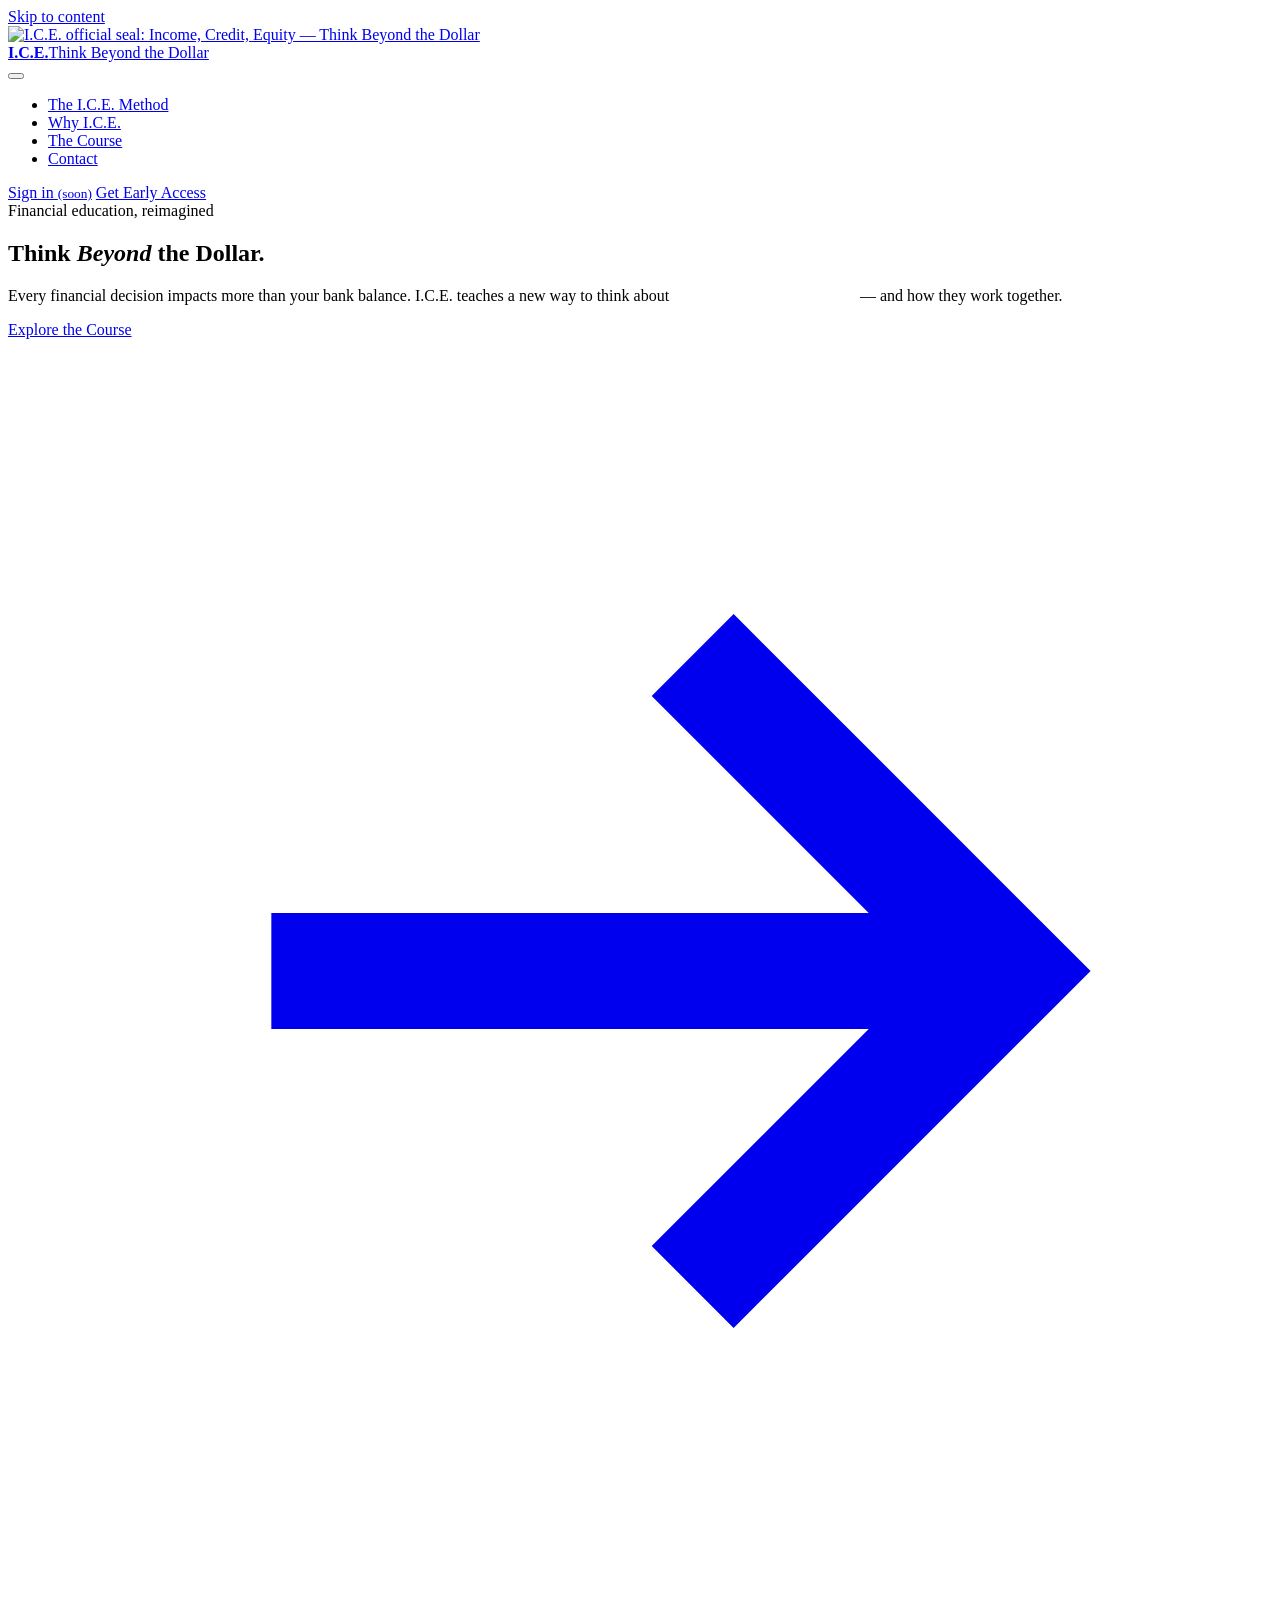
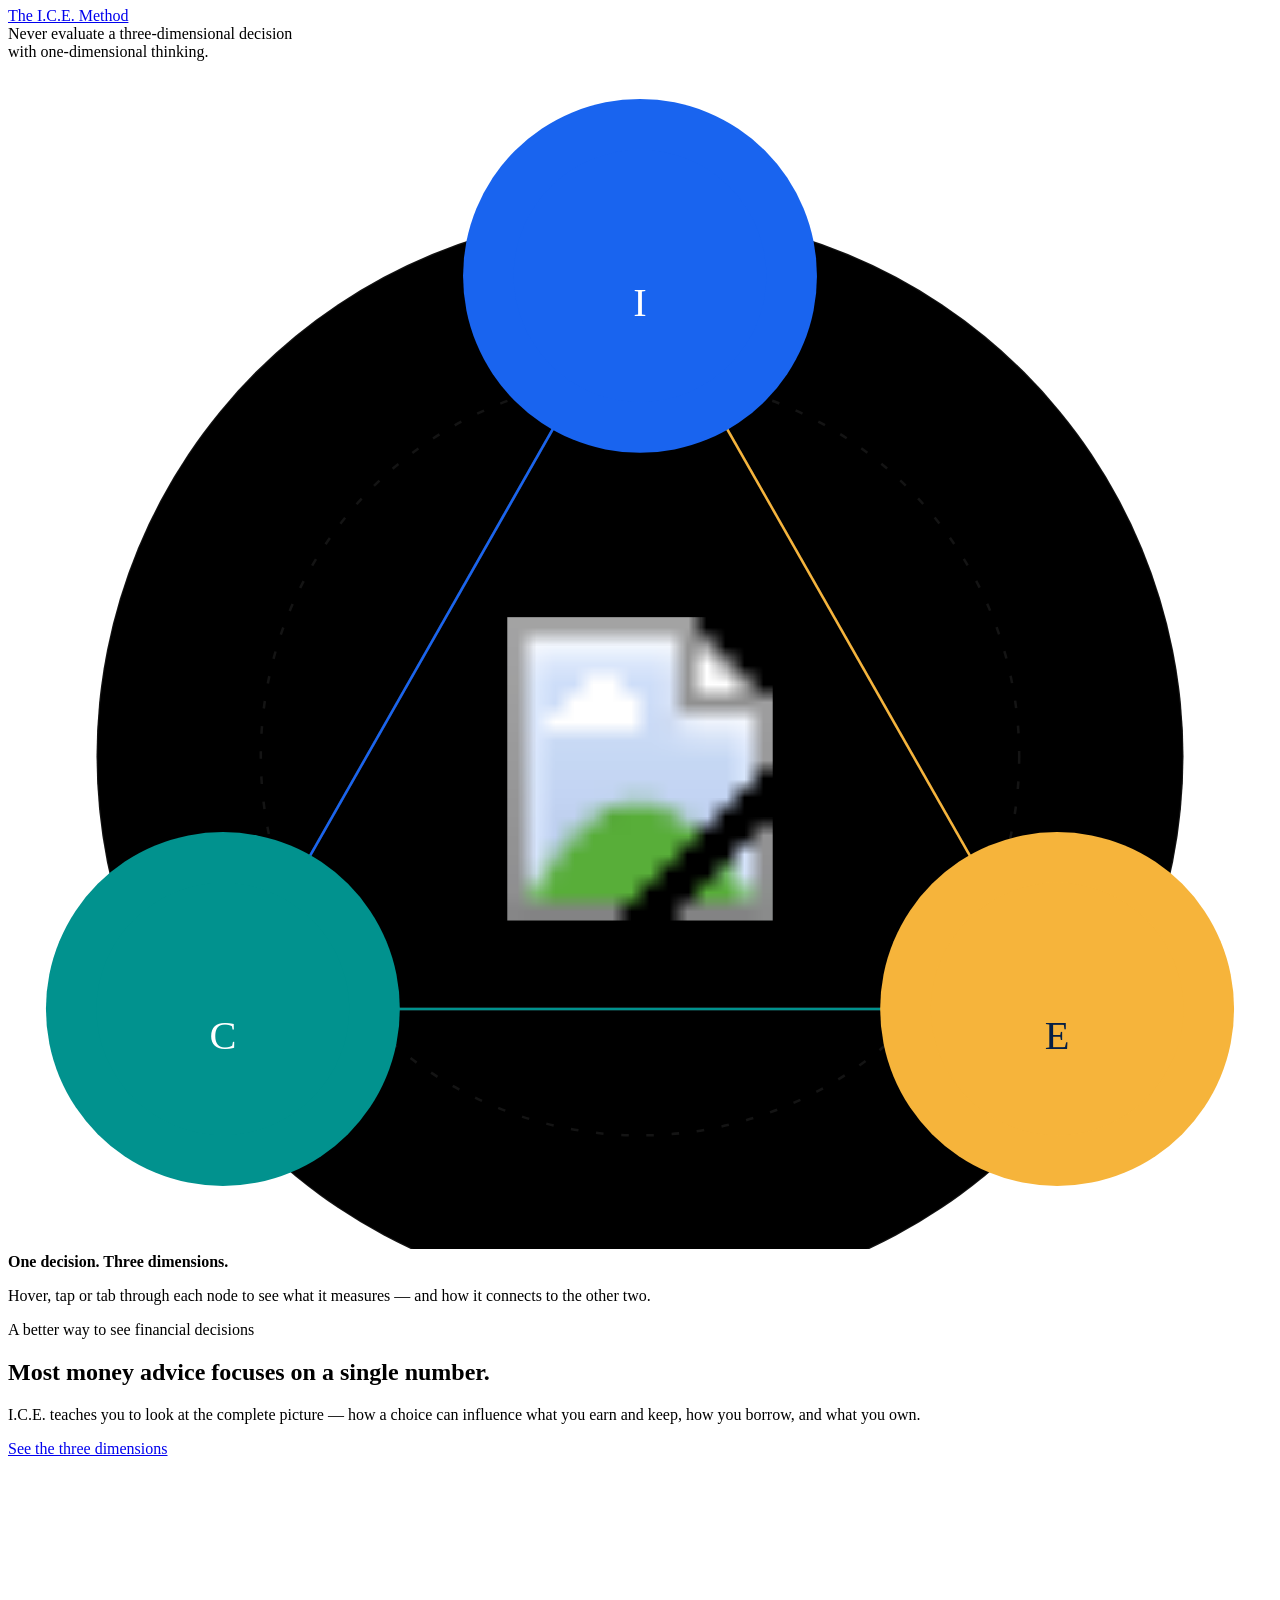
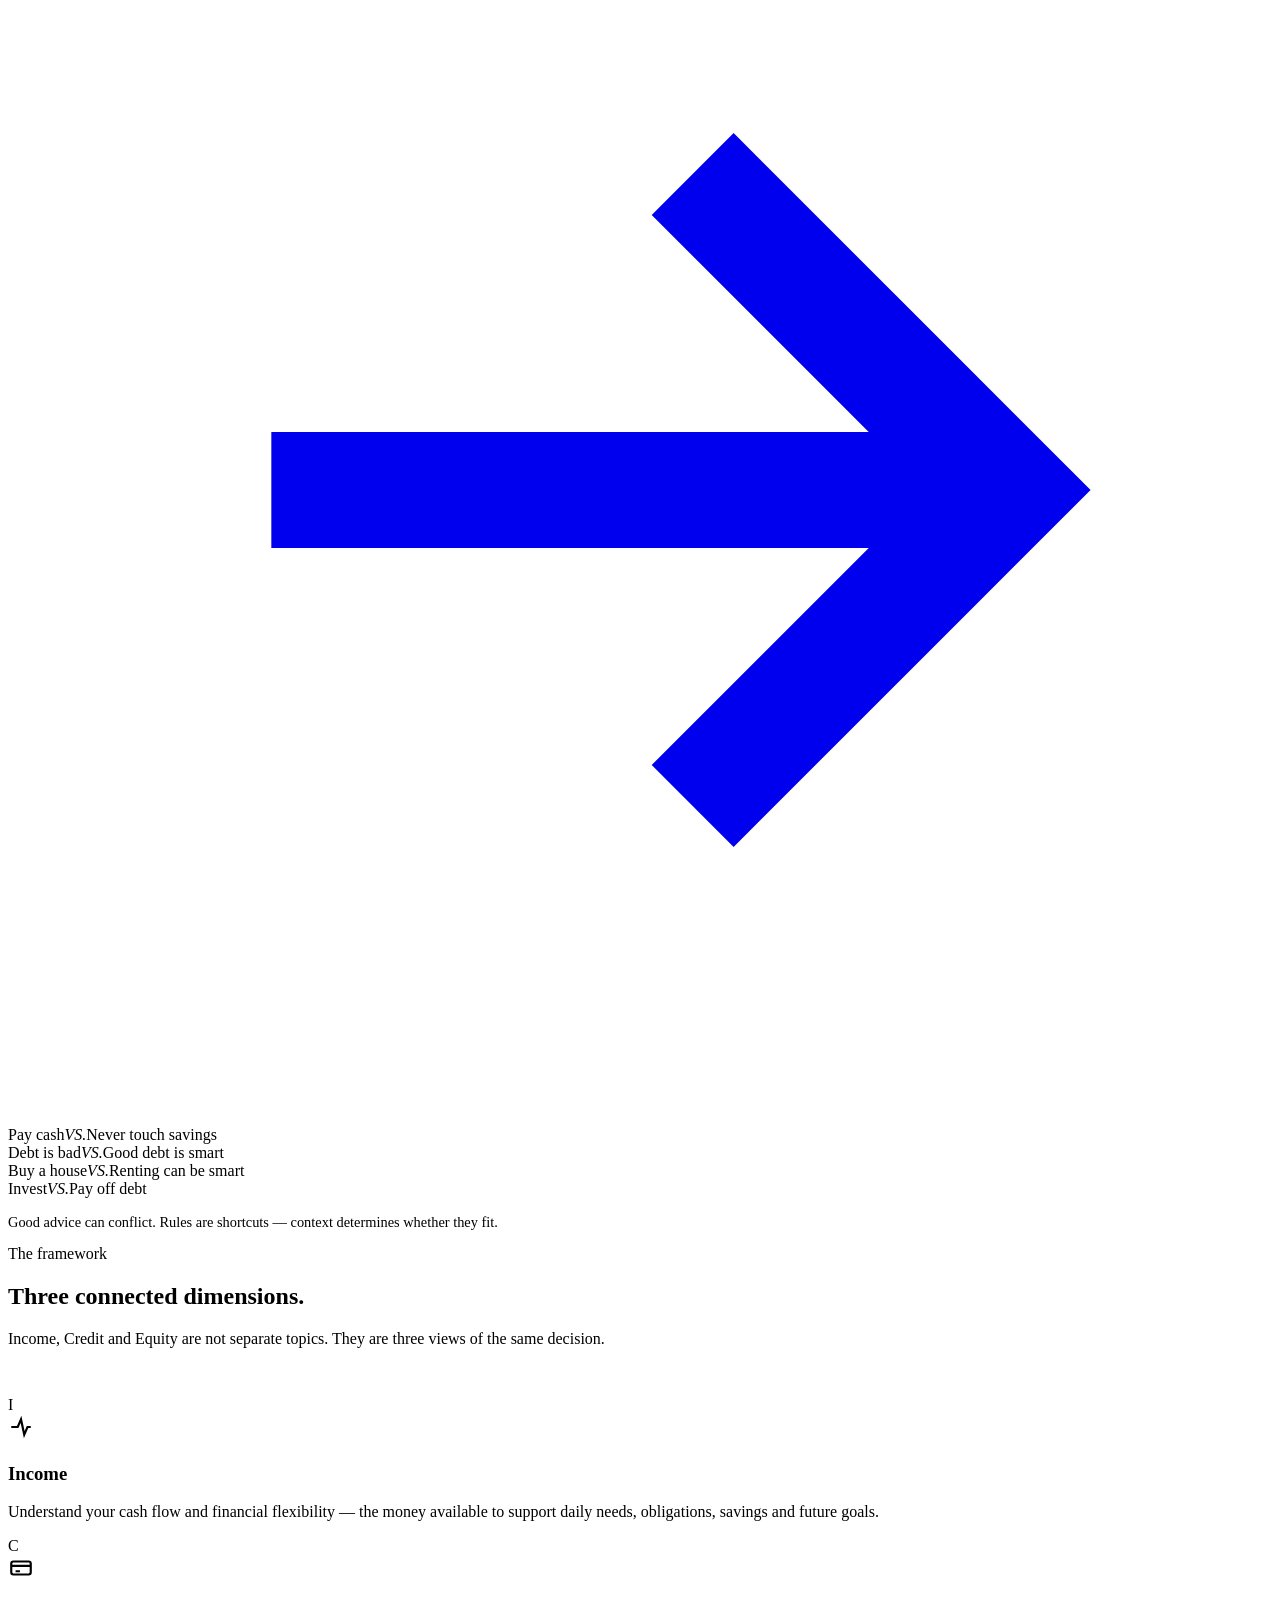
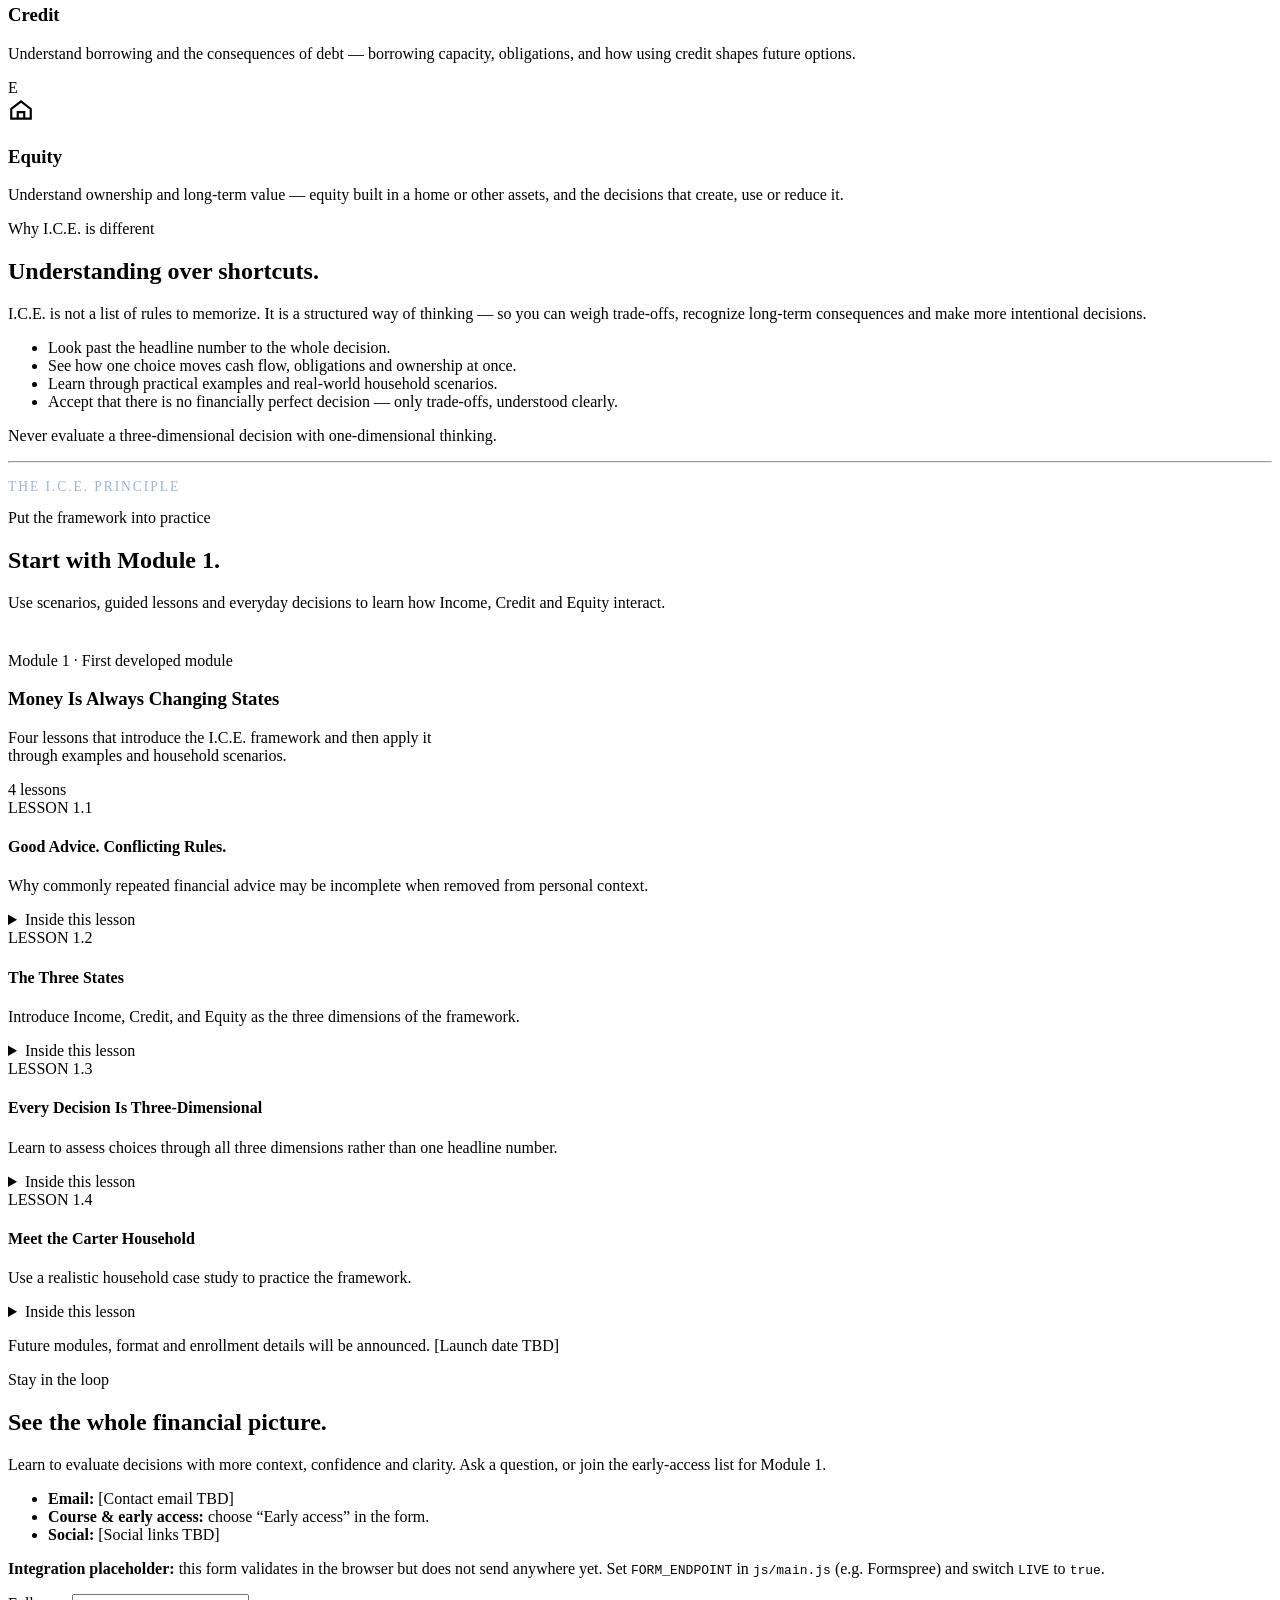
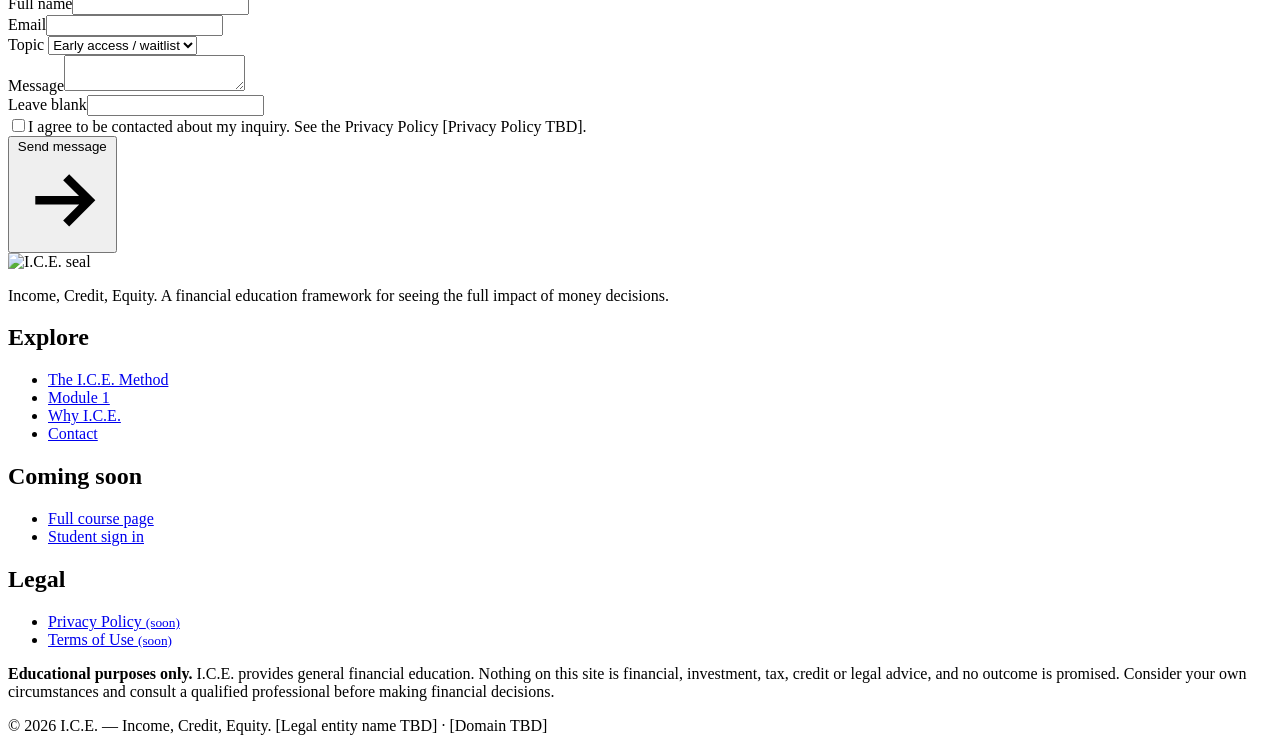
==== index.html @ 45735580 "Add homepage preview" ====
<!doctype html>
<html lang="en" class="no-js">
<head>
<meta charset="utf-8">
<meta name="viewport" content="width=device-width, initial-scale=1">
<title>I.C.E. — Income, Credit, Equity | Think Beyond the Dollar</title>
<meta name="description" content="I.C.E. is a financial education framework that teaches you to evaluate money decisions through Income, Credit and Equity together. Think Beyond the Dollar.">
<meta name="theme-color" content="#061F45">
<meta property="og:title" content="I.C.E. — Income, Credit, Equity | Think Beyond the Dollar"><meta property="og:description" content="I.C.E. is a financial education framework that teaches you to evaluate money decisions through Income, Credit and Equity together. Think Beyond the Dollar.">
<meta property="og:image" content="assets/ice-logo.jpg">
<link rel="icon" href="assets/favicon.png">
<link rel="preconnect" href="https://fonts.googleapis.com"><link rel="preconnect" href="https://fonts.gstatic.com" crossorigin>
<link href="https://fonts.googleapis.com/css2?family=DM+Serif+Display&family=Montserrat:wght@400;500;600;700&display=swap" rel="stylesheet">
<link rel="stylesheet" href="css/styles.css">
</head>
<body>
<a class="skip" href="#main">Skip to content</a>
<header class="site-header">
  <div class="wrap nav">
    <a class="brand" href="index.html" aria-label="I.C.E. home">
      <img src="assets/ice-logo-white.png" alt="I.C.E. official seal: Income, Credit, Equity — Think Beyond the Dollar" width="60" height="60">
      <div><strong>I.C.E.</strong><span>Think Beyond the Dollar</span></div>
    </a>
    <button class="menu-btn" aria-expanded="false" aria-controls="nav-menu" aria-label="Menu"><span></span></button>
    <nav id="nav-menu" class="nav-menu" aria-label="Primary">
      <ul class="nav-links"><li><a href="#framework">The I.C.E. Method</a></li><li><a href="#different">Why I.C.E.</a></li><li><a href="#course">The Course</a></li><li><a href="#contact">Contact</a></li></ul>
      <div class="nav-actions">
        <!-- FUTURE: student accounts. Point to the LMS / auth provider once chosen. -->
        <a class="signin" href="#" aria-disabled="true" title="Student accounts coming soon">Sign in <small>(soon)</small></a>
        <!-- FUTURE: swap to enrollment/checkout URL when live. -->
        <a class="btn btn-primary" href="#contact">Get Early Access</a>
      </div>
    </nav>
  </div>
</header>
<main id="main" class="page-fade">

<section class="hero" aria-labelledby="hero-title">
  <div class="wrap hero-grid">
    <div class="reveal">
      <span class="eyebrow">Financial education, reimagined</span>
      <h1 id="hero-title">Think <em>Beyond</em> the Dollar.</h1>
      <p class="lead">Every financial decision impacts more than your bank balance. I.C.E. teaches a new way to think about <strong style="color:#fff">Income, Credit and Equity</strong> — and how they work together.</p>
      <div class="btn-row">
        <a class="btn btn-primary" href="#course">Explore the Course <svg viewBox="0 0 24 24" fill="none" stroke="currentColor" stroke-width="2.2" aria-hidden="true"><path d="M5 12h14M13 6l6 6-6 6"/></svg></a>
        <a class="btn btn-ghost" href="#framework">The I.C.E. Method</a>
      </div>
      <div class="hero-note"><span>Never evaluate a three-dimensional decision<br>with one-dimensional thinking.</span></div>
    </div>
    <div class="hero-visual reveal"><div class="system" data-system>
  <svg viewBox="0 0 500 470" role="group" aria-label="Diagram: Income, Credit and Equity connected as one system. Select a node to learn more.">
    <circle class="ring" cx="250" cy="275" r="215" style="stroke:rgba(255,255,255,.08)"/>
    <circle class="ring" cx="250" cy="275" r="150" style="stroke:rgba(255,255,255,.08);stroke-dasharray:3 7"/>
    <path class="link" data-pair="income-credit" d="M250 85 L85 375" style="stroke:rgba(255,255,255,.22)"/>
    <path class="link" data-pair="credit-equity" d="M85 375 L415 375" style="stroke:rgba(255,255,255,.22)"/>
    <path class="link" data-pair="income-equity" d="M415 375 L250 85" style="stroke:rgba(255,255,255,.22)"/>
    <path class="flow" d="M250 85 L85 375" stroke="#1964EF"/>
    <path class="flow" d="M85 375 L415 375" stroke="#01928E"/>
    <path class="flow" d="M415 375 L250 85" stroke="#F6B43B"/>
    <image class="center-seal" href="assets/ice-logo-white.png" x="190" y="220" width="120" height="120" aria-hidden="true"/>
    <g class="node" tabindex="0" role="button" data-key="income" data-color="#1964EF" data-title="INCOME" data-desc="How money flows into and out of your financial life — cash flow, flexibility, and what a decision does to the month." aria-label="INCOME: How money flows into and out of your financial life — cash flow, flexibility, and what a decision does to the month.">
      <circle class="halo" cx="250" cy="85" r="70" fill="#1964EF"/>
      <circle class="core" cx="250" cy="85" r="50" fill="#1964EF"/>
      <text class="letter" x="250" y="101" text-anchor="middle" style="fill:#fff">I</text>
      <text x="250" y="5" text-anchor="middle" style="fill:#fff">INCOME</text></g>
    <g class="node" tabindex="0" role="button" data-key="credit" data-color="#01928E" data-title="CREDIT" data-desc="Borrowing, obligations and access to capital — how a choice affects debt burden and future options." aria-label="CREDIT: Borrowing, obligations and access to capital — how a choice affects debt burden and future options.">
      <circle class="halo" cx="85" cy="375" r="70" fill="#01928E"/>
      <circle class="core" cx="85" cy="375" r="50" fill="#01928E"/>
      <text class="letter" x="85" y="391" text-anchor="middle" style="fill:#fff">C</text>
      <text x="85" y="457" text-anchor="middle" style="fill:#fff">CREDIT</text></g>
    <g class="node" tabindex="0" role="button" data-key="equity" data-color="#F6B43B" data-title="EQUITY" data-desc="Ownership, assets and long-term value — whether a decision creates, uses or reduces what you own." aria-label="EQUITY: Ownership, assets and long-term value — whether a decision creates, uses or reduces what you own.">
      <circle class="halo" cx="415" cy="375" r="70" fill="#F6B43B"/>
      <circle class="core" cx="415" cy="375" r="50" fill="#F6B43B"/>
      <text class="letter" x="415" y="391" text-anchor="middle" style="fill:#061F45">E</text>
      <text x="415" y="457" text-anchor="middle" style="fill:#fff">EQUITY</text></g>
  </svg>
</div>
<div class="system-caption" aria-live="polite"><strong>One decision. Three dimensions.</strong><p>Hover, tap or tab through each node to see what it measures — and how it connects to the other two.</p></div></div>
  </div>
</section>

<section class="section" aria-labelledby="better">
  <div class="wrap grid-2">
    <div class="reveal">
      <span class="eyebrow">A better way to see financial decisions</span>
      <h2 id="better">Most money advice focuses on a single number.</h2>
      <p class="lead">I.C.E. teaches you to look at the complete picture — how a choice can influence what you earn and keep, how you borrow, and what you own.</p>
      <a class="btn btn-outline mt-2" href="#framework">See the three dimensions <svg viewBox="0 0 24 24" fill="none" stroke="currentColor" stroke-width="2.2" aria-hidden="true"><path d="M5 12h14M13 6l6 6-6 6"/></svg></a>
    </div>
    <div class="reveal">
      <div class="versus" aria-label="Examples of familiar financial rules that conflict">
        <div class="vs-row"><span class="a">Pay cash</span><i>VS.</i><span class="b">Never touch savings</span></div>
        <div class="vs-row"><span class="a">Debt is bad</span><i>VS.</i><span class="b">Good debt is smart</span></div>
        <div class="vs-row"><span class="a">Buy a house</span><i>VS.</i><span class="b">Renting can be smart</span></div>
        <div class="vs-row"><span class="a">Invest</span><i>VS.</i><span class="b">Pay off debt</span></div>
      </div>
      <p style="margin-top:1rem;font-size:.9rem;color:var(--muted)">Good advice can conflict. Rules are shortcuts — context determines whether they fit.</p>
    </div>
  </div>
</section>

<section class="section tint" id="framework" aria-labelledby="pillars">
  <div class="wrap">
    <div class="center reveal" style="margin-bottom:3rem"><span class="eyebrow">The framework</span><h2 id="pillars">Three connected dimensions.</h2>
    <p class="lead">Income, Credit and Equity are not separate topics. They are three views of the same decision.</p></div>
    <div class="grid-3">
  <article class="card pillar c-income reveal"><div class="bar"></div><span class="letter" aria-hidden="true">I</span>
    <div class="icon" aria-hidden="true"><svg width="26" height="26" viewBox="0 0 24 24" fill="none" stroke="currentColor" stroke-width="2"><path d="M3 12h6l3-7 3 14 3-7h3"/></svg></div>
    <h3>Income</h3><p>Understand your cash flow and financial flexibility — the money available to support daily needs, obligations, savings and future goals.</p></article>
  <article class="card pillar c-credit reveal"><div class="bar"></div><span class="letter" aria-hidden="true">C</span>
    <div class="icon" aria-hidden="true"><svg width="26" height="26" viewBox="0 0 24 24" fill="none" stroke="currentColor" stroke-width="2"><rect x="3" y="6" width="18" height="12" rx="2"/><path d="M3 10h18M7 15h4"/></svg></div>
    <h3>Credit</h3><p>Understand borrowing and the consequences of debt — borrowing capacity, obligations, and how using credit shapes future options.</p></article>
  <article class="card pillar c-equity reveal"><div class="bar"></div><span class="letter" aria-hidden="true">E</span>
    <div class="icon" aria-hidden="true"><svg width="26" height="26" viewBox="0 0 24 24" fill="none" stroke="currentColor" stroke-width="2"><path d="M3 11l9-7 9 7v9H3z"/><path d="M9 20v-6h6v6"/></svg></div>
    <h3>Equity</h3><p>Understand ownership and long-term value — equity built in a home or other assets, and the decisions that create, use or reduce it.</p></article>
</div>
  </div>
</section>

<section class="section dark" id="different" aria-labelledby="different-h">
  <div class="wrap grid-2">
    <div class="reveal">
      <span class="eyebrow">Why I.C.E. is different</span>
      <h2 id="different-h">Understanding over shortcuts.</h2>
      <p class="lead">I.C.E. is not a list of rules to memorize. It is a structured way of thinking — so you can weigh trade-offs, recognize long-term consequences and make more intentional decisions.</p>
      <ul class="kicker-list">
        <li>Look past the headline number to the whole decision.</li>
        <li>See how one choice moves cash flow, obligations and ownership at once.</li>
        <li>Learn through practical examples and real-world household scenarios.</li>
        <li>Accept that there is no financially perfect decision — only trade-offs, understood clearly.</li>
      </ul>
    </div>
    <div class="reveal"><div class="principle"><p>Never evaluate a three-dimensional decision with one-dimensional thinking.</p></div><hr class="gold-rule"><p style="margin-top:1rem;font-size:.85rem;letter-spacing:.14em;text-transform:uppercase;color:#9FB3D3">The I.C.E. Principle</p></div>
  </div>
</section>

<section class="section" id="course" aria-labelledby="practice">
  <div class="wrap">
    <div class="grid-2" style="align-items:end;margin-bottom:2.5rem">
      <div class="reveal"><span class="eyebrow">Put the framework into practice</span><h2 id="practice" class="mb-0">Start with Module 1.</h2></div>
      <p class="lead reveal mb-0">Use scenarios, guided lessons and everyday decisions to learn how Income, Credit and Equity interact.</p>
    </div>
    <div class="module reveal">
  <div class="module-head"><div><span class="tag">Module 1 · First developed module</span><h3 class="mt-2 mb-0">Money Is Always Changing States</h3>
  <p class="mb-0" style="max-width:56ch;margin-top:.75rem">Four lessons that introduce the I.C.E. framework and then apply it through examples and household scenarios.</p></div>
  <span class="tag soon">4 lessons</span></div>
  <div class="lessons"><article class="lesson"><span class="num">LESSON 1.1</span><h4>Good Advice. Conflicting Rules.</h4><p>Why commonly repeated financial advice may be incomplete when removed from personal context.</p><details><summary>Inside this lesson</summary><ul><li>Good advice can conflict: pay cash vs. never touch savings; buy vs. rent; invest vs. pay off debt.</li><li>Rules see one variable — each captures something real, but not the whole decision.</li><li>Same purchase, different context: the $50,000 car, seen through two very different households.</li><li>Takeaway: rules inform the analysis. They do not replace it.</li></ul></details></article><article class="lesson"><span class="num">LESSON 1.2</span><h4>The Three States</h4><p>Introduce Income, Credit, and Equity as the three dimensions of the framework.</p><details><summary>Inside this lesson</summary><ul><li><span class="placeholder">[Lesson outline TBD — add from final slides]</span></li></ul></details></article><article class="lesson"><span class="num">LESSON 1.3</span><h4>Every Decision Is Three-Dimensional</h4><p>Learn to assess choices through all three dimensions rather than one headline number.</p><details><summary>Inside this lesson</summary><ul><li><span class="placeholder">[Lesson outline TBD — add from final slides]</span></li></ul></details></article><article class="lesson"><span class="num">LESSON 1.4</span><h4>Meet the Carter Household</h4><p>Use a realistic household case study to practice the framework.</p><details><summary>Inside this lesson</summary><ul><li><span class="placeholder">[Lesson outline TBD — add from final slides]</span></li></ul></details></article></div>
</div>
    <p class="center mt-2" style="color:var(--muted)">Future modules, format and enrollment details will be announced. <span class="placeholder">[Launch date TBD]</span></p>
  </div>
</section>
<section class="section tint" id="contact" aria-labelledby="contact-h"><div class="wrap grid-2" style="align-items:start">
  <div class="reveal">
    <span class="eyebrow">Stay in the loop</span><h2 id="contact-h">See the whole financial picture.</h2><p class="lead">Learn to evaluate decisions with more context, confidence and clarity. Ask a question, or join the early-access list for Module 1.</p>
    <ul class="kicker-list">
      <li><span><strong>Email:</strong> <span class="placeholder">[Contact email TBD]</span></span></li>
      <li><span><strong>Course & early access:</strong> choose “Early access” in the form.</span></li>
      <li><span><strong>Social:</strong> <span class="placeholder">[Social links TBD]</span></span></li>
    </ul>
    <p class="notice mt-2"><strong>Integration placeholder:</strong> this form validates in the browser but does not send anywhere yet. Set <code>FORM_ENDPOINT</code> in <code>js/main.js</code> (e.g. Formspree) and switch <code>LIVE</code> to <code>true</code>.</p>
  </div>
  <div class="card reveal">
    <form id="contact-form" class="form" novalidate action="#" method="post">
      <div class="row-2">
        <div class="field"><label for="name">Full name</label><input id="name" name="name" autocomplete="name" required aria-describedby="name-err"><span class="err" id="name-err"></span></div>
        <div class="field"><label for="email">Email</label><input id="email" name="email" type="email" autocomplete="email" required aria-describedby="email-err"><span class="err" id="email-err"></span></div>
      </div>
      <div class="field"><label for="topic">Topic</label>
        <select id="topic" name="topic" required aria-describedby="topic-err"><option value="">Select a topic</option><option value="early-access" selected>Early access / waitlist</option><option value="course">Course question</option><option value="general">General inquiry</option><option value="partnership">Partnership or media</option></select><span class="err" id="topic-err"></span></div>
      <div class="field"><label for="message">Message</label><textarea id="message" name="message" required aria-describedby="message-err"></textarea><span class="err" id="message-err"></span></div>
      <div class="hp" aria-hidden="true"><label for="company_website">Leave blank</label><input id="company_website" name="company_website" tabindex="-1" autocomplete="off"></div>
      <div><label class="check"><input type="checkbox" id="consent" name="consent" required aria-describedby="consent-err"><span>I agree to be contacted about my inquiry. See the Privacy Policy <span class="placeholder">[Privacy Policy TBD]</span>.</span></label><span class="err" id="consent-err"></span></div>
      <button class="btn btn-navy" type="submit">Send message <svg viewBox="0 0 24 24" fill="none" stroke="currentColor" stroke-width="2.2" aria-hidden="true"><path d="M5 12h14M13 6l6 6-6 6"/></svg></button>
    </form>
    <div id="form-success" class="form-success" tabindex="-1" hidden role="status"><h3>Thank you.</h3><p class="mb-0">Your message passed validation. <strong>Preview mode:</strong> it was not sent anywhere — the form integration is not connected yet.</p></div>
  </div></div></section>
<script>/* Preselect topic from ?topic= */(function(){var t=new URLSearchParams(location.search).get('topic');var s=document.getElementById('topic');if(t&&s)s.value=t;})();</script>

</main>
<footer class="site-footer">
  <div class="wrap">
    <div class="foot-grid">
      <div class="foot-brand">
        <img src="assets/ice-logo-white.png" alt="I.C.E. seal" width="96" height="96" loading="lazy">
        <p>Income, Credit, Equity. A financial education framework for seeing the full impact of money decisions.</p>
      </div>
      <div><h2>Explore</h2><ul>
        <li><a href="#framework">The I.C.E. Method</a></li><li><a href="#course">Module 1</a></li>
        <li><a href="#different">Why I.C.E.</a></li><li><a href="#contact">Contact</a></li></ul></div>
      <div><h2>Coming soon</h2><ul>
        <li><a href="#" aria-disabled="true">Full course page</a></li>
        <li><a href="#" aria-disabled="true">Student sign in</a></li></ul></div>
      <div><h2>Legal</h2><ul>
        <li><a href="#" aria-disabled="true">Privacy Policy <small>(soon)</small></a></li>
        <li><a href="#" aria-disabled="true">Terms of Use <small>(soon)</small></a></li></ul></div>
    </div>
    <div class="disclaimer">
      <p><strong>Educational purposes only.</strong> I.C.E. provides general financial education. Nothing on this site is financial, investment, tax, credit or legal advice, and no outcome is promised. Consider your own circumstances and consult a qualified professional before making financial decisions.</p>
      <p>&copy; <span id="year">2026</span> I.C.E. — Income, Credit, Equity. <span class="placeholder">[Legal entity name TBD]</span> · <span class="placeholder">[Domain TBD]</span></p>
    </div>
  </div>
</footer>
<script src="js/main.js" defer></script>
</body></html>
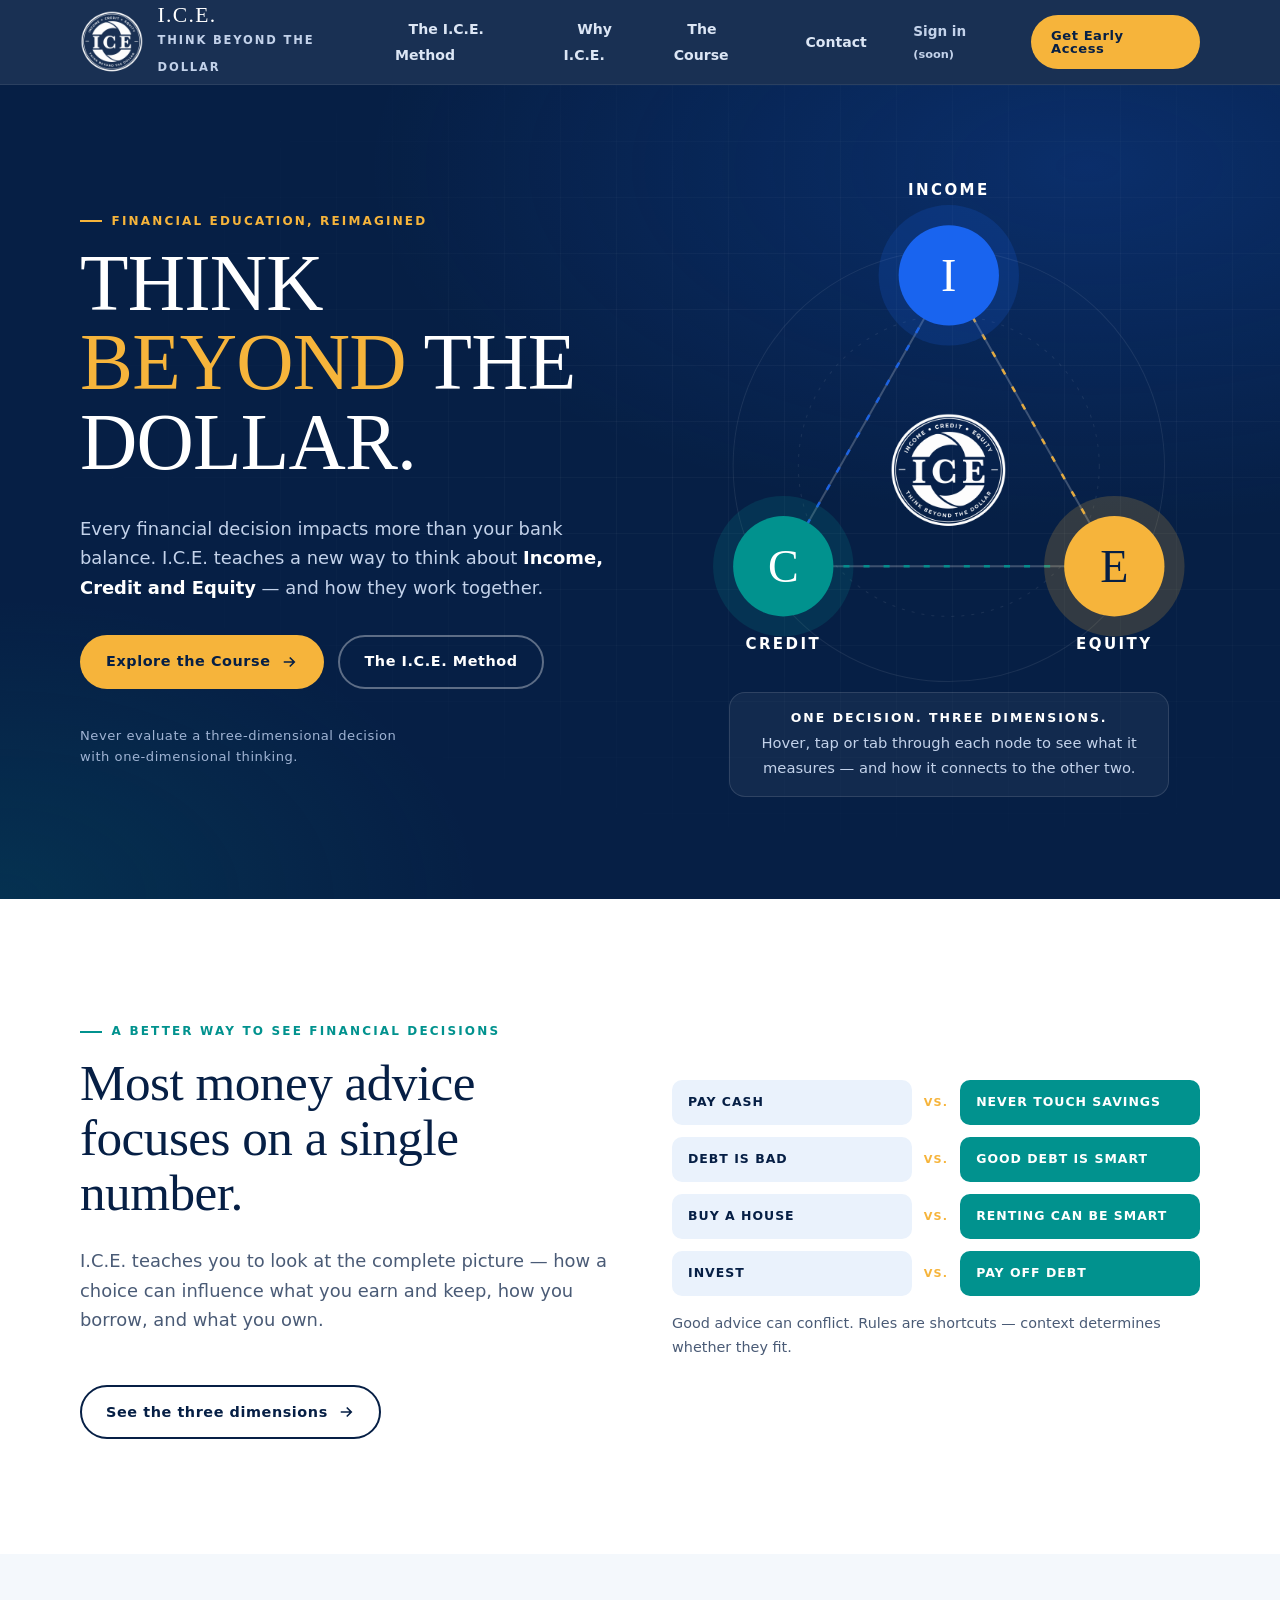
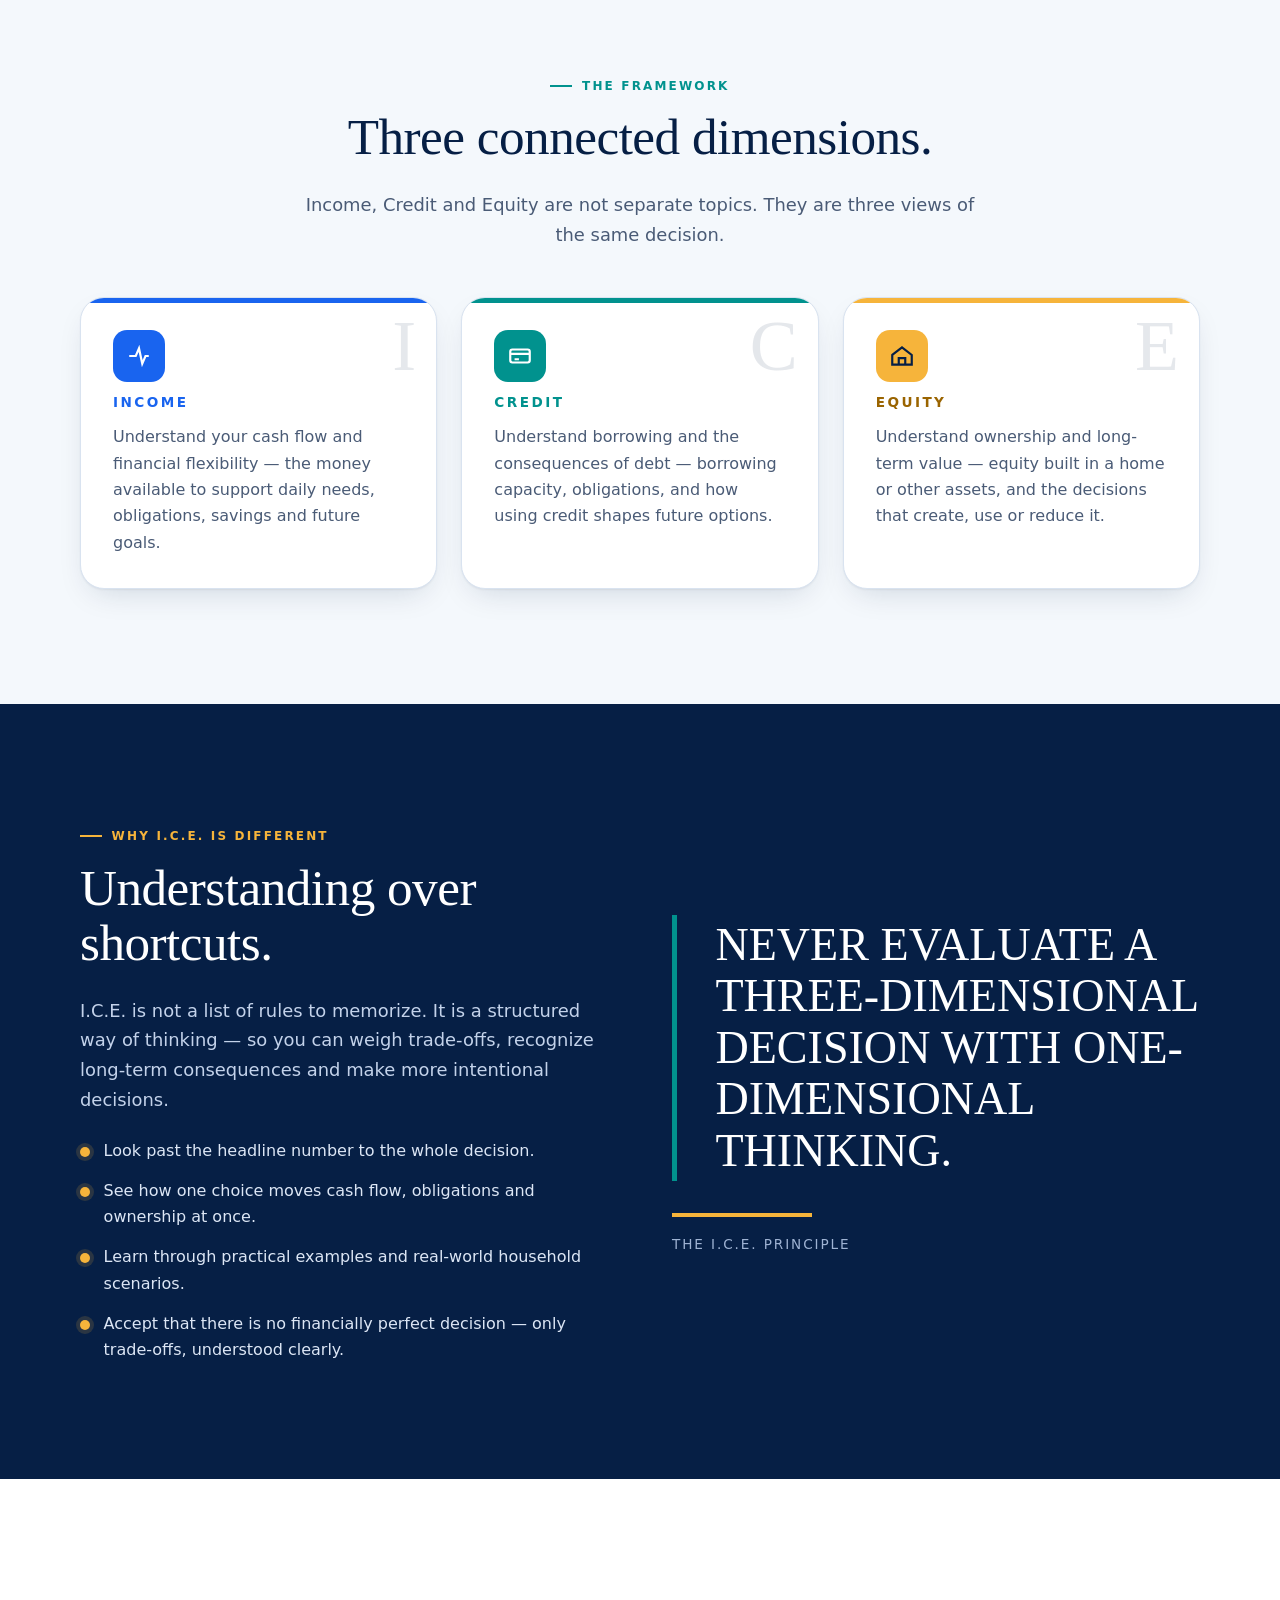
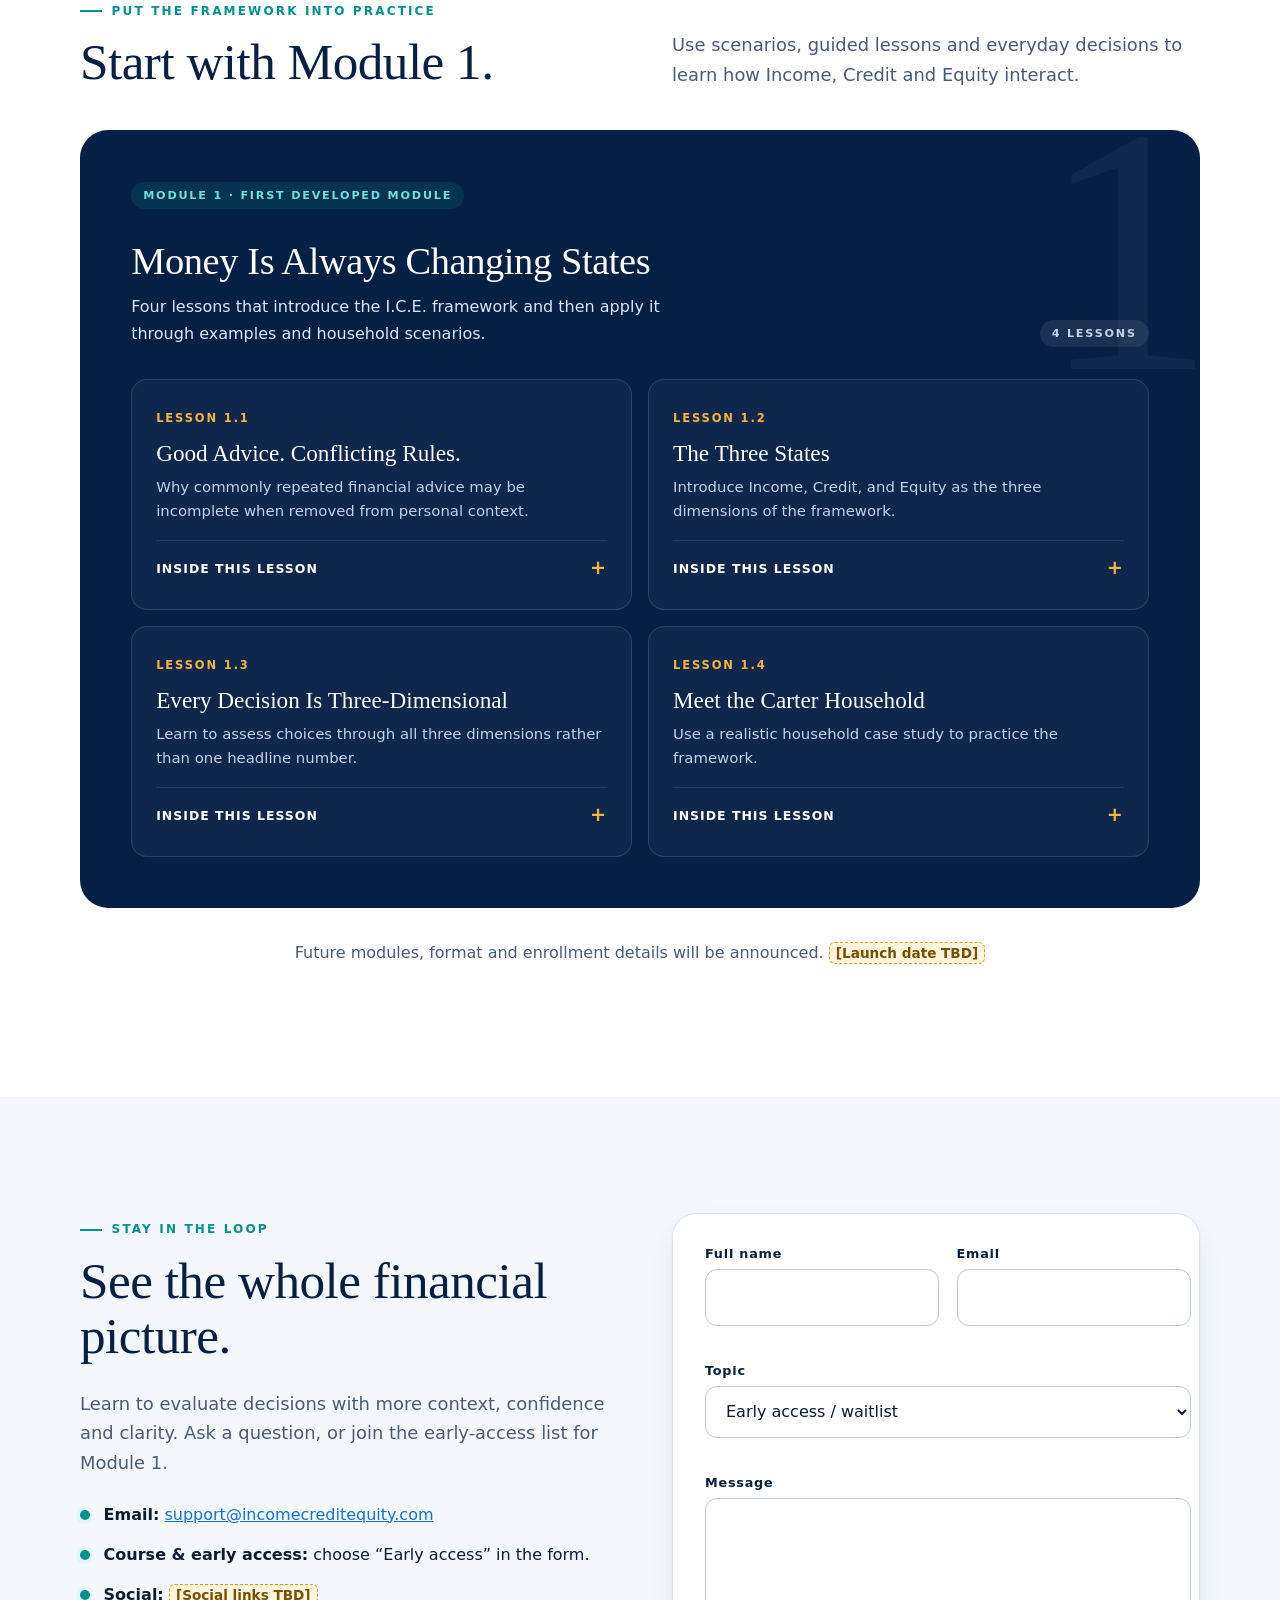
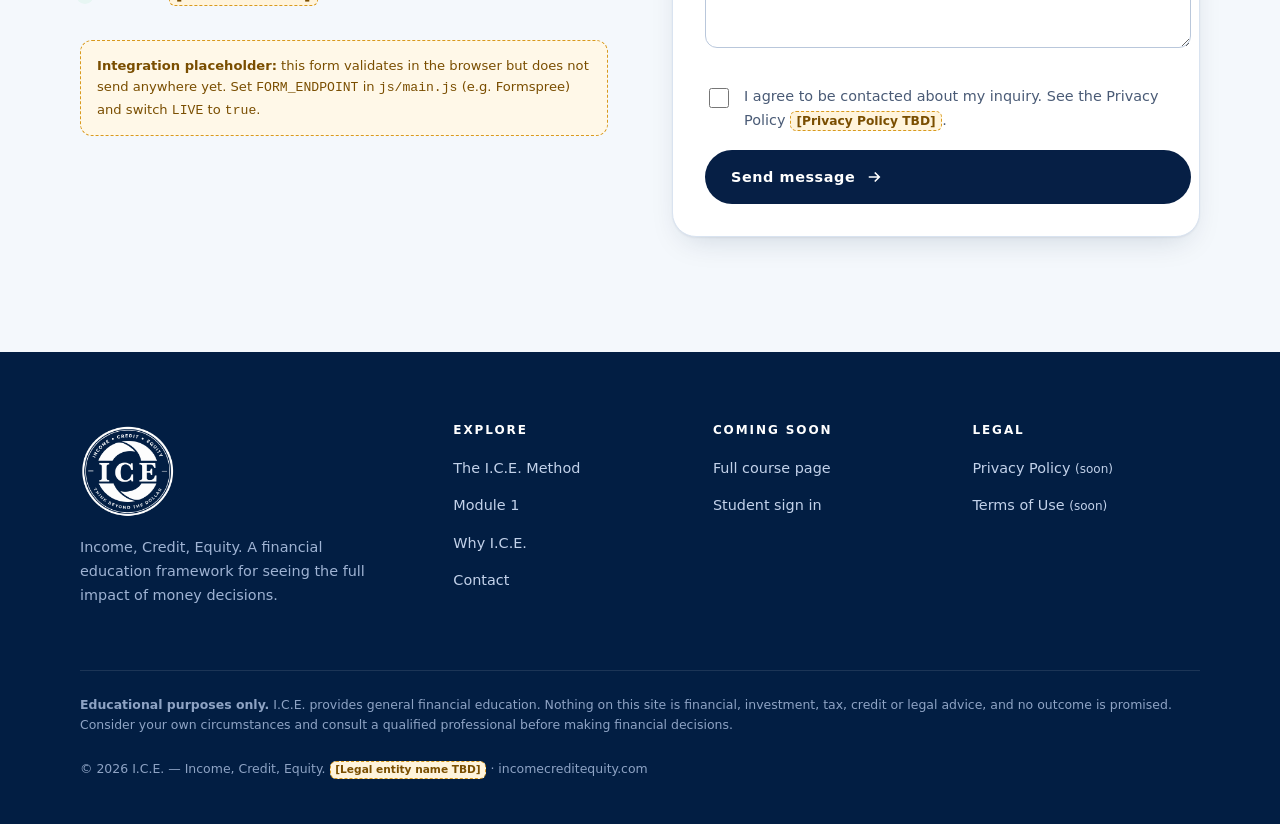
==== commit c1786ca8: "Contact email support@ + live Formspree form" ====
--- a/index.html
+++ b/index.html
@@ -153,14 +153,14 @@
   <div class="reveal">
     <span class="eyebrow">Stay in the loop</span><h2 id="contact-h">See the whole financial picture.</h2><p class="lead">Learn to evaluate decisions with more context, confidence and clarity. Ask a question, or join the early-access list for Module 1.</p>
     <ul class="kicker-list">
-      <li><span><strong>Email:</strong> <span class="placeholder">[Contact email TBD]</span></span></li>
+      <li><span><strong>Email:</strong> <a href="mailto:support@incomecreditequity.com">support@incomecreditequity.com</a></span></li>
       <li><span><strong>Course & early access:</strong> choose “Early access” in the form.</span></li>
       <li><span><strong>Social:</strong> <span class="placeholder">[Social links TBD]</span></span></li>
     </ul>
     <p class="notice mt-2"><strong>Integration placeholder:</strong> this form validates in the browser but does not send anywhere yet. Set <code>FORM_ENDPOINT</code> in <code>js/main.js</code> (e.g. Formspree) and switch <code>LIVE</code> to <code>true</code>.</p>
   </div>
   <div class="card reveal">
-    <form id="contact-form" class="form" novalidate action="#" method="post">
+    <form id="contact-form" class="form" novalidate action="https://formspree.io/f/xyeeezdg" method="post">
       <div class="row-2">
         <div class="field"><label for="name">Full name</label><input id="name" name="name" autocomplete="name" required aria-describedby="name-err"><span class="err" id="name-err"></span></div>
         <div class="field"><label for="email">Email</label><input id="email" name="email" type="email" autocomplete="email" required aria-describedby="email-err"><span class="err" id="email-err"></span></div>
@@ -196,7 +196,7 @@
     </div>
     <div class="disclaimer">
       <p><strong>Educational purposes only.</strong> I.C.E. provides general financial education. Nothing on this site is financial, investment, tax, credit or legal advice, and no outcome is promised. Consider your own circumstances and consult a qualified professional before making financial decisions.</p>
-      <p>&copy; <span id="year">2026</span> I.C.E. — Income, Credit, Equity. <span class="placeholder">[Legal entity name TBD]</span> · <span class="placeholder">[Domain TBD]</span></p>
+      <p>&copy; <span id="year">2026</span> I.C.E. — Income, Credit, Equity. <span class="placeholder">[Legal entity name TBD]</span> · incomecreditequity.com</p>
     </div>
   </div>
 </footer>
--- a/css/styles.css
+++ b/css/styles.css
@@ -0,0 +1,281 @@
+/* I.C.E. — Think Beyond the Dollar
+   Palette sampled from Module 1 slides + official seal. Fonts: DM Serif Display (headlines), Montserrat (body/UI). */
+:root{
+  --navy:#061F45; --navy-deep:#021E43; --seal:#0F224A; --navy-2:#24406B;
+  --blue:#1964EF; --blue-2:#1572CF; --teal:#01928E; --teal-l:#E7F6F3; --gold:#F6B43B;
+  --ice:#EAF2FC; --ice-2:#F4F8FC; --gray:#F7F7F9; --ink:#0B1B33; --muted:#4A5B76; --line:#D9E3F0; --white:#fff;
+  --serif:"DM Serif Display",Georgia,serif; --sans:"Montserrat",system-ui,-apple-system,"Segoe UI",sans-serif;
+  --r:16px; --r-lg:24px; --shadow:0 1px 2px rgba(6,31,69,.06),0 12px 32px -12px rgba(6,31,69,.18);
+  --max:1200px; --ease:cubic-bezier(.2,.7,.2,1);
+}
+*,*::before,*::after{box-sizing:border-box}
+html{scroll-behavior:smooth;-webkit-text-size-adjust:100%}
+body{margin:0;font-family:var(--sans);color:var(--ink);background:#fff;line-height:1.65;font-size:1rem;-webkit-font-smoothing:antialiased}
+img,svg{max-width:100%;display:block}
+a{color:var(--blue-2)}
+h1,h2,h3{font-family:var(--serif);font-weight:400;line-height:1.08;letter-spacing:-.01em;margin:0 0 .5em;color:var(--navy)}
+h1{font-size:clamp(2.6rem,6vw,5rem)} h2{font-size:clamp(2rem,4vw,3.2rem)} h3{font-size:1.5rem}
+p{margin:0 0 1em}
+.skip{position:absolute;left:-999px;top:8px;background:var(--gold);color:var(--navy);padding:.6rem 1rem;border-radius:8px;z-index:100;font-weight:700}
+.skip:focus{left:8px}
+:focus-visible{outline:3px solid var(--gold);outline-offset:3px;border-radius:6px}
+.wrap{max-width:var(--max);margin:0 auto;padding:0 clamp(1.25rem,4vw,2.5rem)}
+.eyebrow{font:700 .75rem/1.2 var(--sans);letter-spacing:.18em;text-transform:uppercase;color:var(--teal);margin-bottom:1rem;display:inline-flex;gap:.6rem;align-items:center}
+.eyebrow::before{content:"";width:22px;height:2px;background:currentColor}
+.dark .eyebrow,.on-dark .eyebrow{color:var(--gold)}
+.lead{font-size:clamp(1.05rem,1.4vw,1.2rem);color:var(--muted);max-width:60ch}
+.dark{background:var(--navy);color:#DCE6F5}
+.dark h1,.dark h2,.dark h3{color:#fff}
+.dark .lead{color:#C3D2EA}
+.section{padding:clamp(4rem,9vw,7.5rem) 0;position:relative}
+.section.tint{background:var(--ice-2)}
+.center{text-align:center}.center .lead{margin-inline:auto}
+.caps{text-transform:uppercase;font-family:var(--serif);letter-spacing:.01em}
+.placeholder{display:inline-block;background:#FFF4DC;color:#7A4E00;border:1px dashed #D99A1E;border-radius:6px;padding:.05em .45em;font:600 .85em/1.4 var(--sans)}
+.dark .placeholder{background:rgba(246,180,59,.14);color:var(--gold);border-color:rgba(246,180,59,.6)}
+
+/* Buttons */
+.btn{display:inline-flex;align-items:center;gap:.6rem;font:700 .9rem/1 var(--sans);letter-spacing:.04em;text-decoration:none;padding:1rem 1.5rem;border-radius:999px;border:2px solid transparent;transition:transform .25s var(--ease),background .25s,color .25s,box-shadow .25s;cursor:pointer;min-height:48px}
+.btn svg{width:18px;height:18px;transition:transform .25s var(--ease)}
+.btn:hover svg{transform:translateX(3px)}
+.btn-primary{background:var(--gold);color:var(--navy)}
+.btn-primary:hover{transform:translateY(-2px);box-shadow:0 10px 24px -8px rgba(246,180,59,.6)}
+.btn-navy{background:var(--navy);color:#fff}.btn-navy:hover{background:var(--seal);transform:translateY(-2px)}
+.btn-ghost{border-color:rgba(255,255,255,.35);color:#fff}.btn-ghost:hover{border-color:#fff;background:rgba(255,255,255,.06)}
+.btn-outline{border-color:var(--navy);color:var(--navy)}.btn-outline:hover{background:var(--navy);color:#fff}
+.btn-row{display:flex;flex-wrap:wrap;gap:.9rem}
+
+/* Header */
+.site-header{position:sticky;top:0;z-index:50;background:rgba(6,31,69,.92);backdrop-filter:saturate(140%) blur(12px);-webkit-backdrop-filter:saturate(140%) blur(12px);border-bottom:1px solid rgba(255,255,255,.08)}
+.nav{display:flex;align-items:center;justify-content:space-between;height:84px;gap:1rem}
+.brand{display:flex;align-items:center;gap:.85rem;text-decoration:none;color:#fff}
+.brand img{width:60px;height:60px}
+.brand span{font:700 .72rem/1.3 var(--sans);letter-spacing:.16em;text-transform:uppercase;color:#C3D2EA}
+.brand strong{display:block;font:400 1.35rem/1 var(--serif);letter-spacing:.06em;color:#fff}
+.nav-links{display:flex;align-items:center;gap:.25rem;list-style:none;margin:0;padding:0}
+.nav-links a{color:#DCE6F5;text-decoration:none;font-weight:600;font-size:.88rem;padding:.6rem .85rem;border-radius:999px;transition:color .2s,background .2s}
+.nav-links a:hover{color:#fff;background:rgba(255,255,255,.07)}
+.nav-links a[aria-current="page"]{color:#fff;box-shadow:inset 0 -2px 0 var(--gold);border-radius:0}
+.nav-actions{display:flex;align-items:center;gap:.5rem}
+.nav-actions .signin{color:#C3D2EA;font-weight:600;font-size:.85rem;text-decoration:none;padding:.6rem .8rem}
+.nav-actions .signin:hover{color:#fff}
+.nav-actions .btn{padding:.75rem 1.15rem;font-size:.82rem;min-height:44px}
+.menu-btn{display:none;background:none;border:1px solid rgba(255,255,255,.25);border-radius:12px;width:48px;height:48px;color:#fff;cursor:pointer;align-items:center;justify-content:center}
+.menu-btn span,.menu-btn span::before,.menu-btn span::after{display:block;width:20px;height:2px;background:#fff;position:relative;transition:transform .3s var(--ease),background .3s}
+.menu-btn span::before,.menu-btn span::after{content:"";position:absolute;left:0}
+.menu-btn span::before{top:-6px}.menu-btn span::after{top:6px}
+.menu-btn[aria-expanded="true"] span{background:transparent}
+.menu-btn[aria-expanded="true"] span::before{transform:translateY(6px) rotate(45deg)}
+.menu-btn[aria-expanded="true"] span::after{transform:translateY(-6px) rotate(-45deg)}
+@media (max-width:1020px){
+  .menu-btn{display:inline-flex}
+  .nav-menu{position:fixed;inset:84px 0 auto 0;background:var(--navy);padding:1.25rem clamp(1.25rem,4vw,2.5rem) 2rem;border-bottom:1px solid rgba(255,255,255,.1);transform:translateY(-8px);opacity:0;visibility:hidden;transition:opacity .25s,transform .25s var(--ease),visibility .25s;max-height:calc(100vh - 84px);overflow:auto}
+  .nav-menu.open{opacity:1;visibility:visible;transform:none}
+  .nav-links{flex-direction:column;align-items:stretch}
+  .nav-links a{display:block;font-size:1.1rem;padding:1rem .25rem;border-radius:0;border-bottom:1px solid rgba(255,255,255,.08)}
+  .nav-links a[aria-current="page"]{box-shadow:inset 3px 0 0 var(--gold);padding-left:1rem}
+  .nav-actions{flex-direction:column;align-items:stretch;margin-top:1.25rem}
+  .nav-actions .btn{justify-content:center;padding:1rem}
+  .nav-actions .signin{text-align:center}
+}
+@media (min-width:1021px){.nav-menu{display:flex;align-items:center;gap:1.25rem}}
+
+/* Hero */
+.hero{position:relative;overflow:hidden;background:radial-gradient(1200px 600px at 85% 10%,rgba(25,100,239,.22),transparent 60%),radial-gradient(800px 500px at 0% 100%,rgba(1,146,142,.16),transparent 60%),var(--navy);color:#DCE6F5;padding:clamp(3rem,7vw,6rem) 0 clamp(4rem,8vw,7rem)}
+.hero::after{content:"";position:absolute;inset:0;background-image:linear-gradient(rgba(255,255,255,.035) 1px,transparent 1px),linear-gradient(90deg,rgba(255,255,255,.035) 1px,transparent 1px);background-size:56px 56px;mask-image:radial-gradient(ellipse at 70% 40%,#000 20%,transparent 70%);-webkit-mask-image:radial-gradient(ellipse at 70% 40%,#000 20%,transparent 70%);pointer-events:none}
+.hero-grid{position:relative;z-index:1;display:grid;grid-template-columns:1.05fr .95fr;gap:clamp(2rem,5vw,4rem);align-items:center}
+.hero h1{color:#fff;text-transform:uppercase;font-size:clamp(2.7rem,6.2vw,5.4rem);line-height:1}
+.hero h1 em{font-style:normal;color:var(--gold)}
+.hero .lead{color:#C3D2EA;margin-bottom:2rem}
+.hero-note{margin-top:2.25rem;display:flex;align-items:center;gap:1rem;font-size:.82rem;color:#9FB3D3;letter-spacing:.04em}
+.hero-note img{width:54px;height:54px}
+@media (max-width:900px){.hero-grid{grid-template-columns:1fr}.hero-visual{max-width:520px;margin:0 auto;width:100%}}
+
+/* System diagram */
+.system{position:relative;width:100%;aspect-ratio:1/1}
+.system svg{width:100%;height:100%;overflow:visible}
+.system .ring{fill:none;stroke:rgba(255,255,255,.08)}
+.system .link{stroke:rgba(255,255,255,.22);stroke-width:2;fill:none;transition:stroke .3s,stroke-width .3s}
+.system .flow{stroke-width:2.5;fill:none;stroke-dasharray:6 14;animation:flow 2.4s linear infinite;opacity:.9}
+@keyframes flow{to{stroke-dashoffset:-40}}
+.system .node{cursor:pointer;outline:none}
+.system .node circle.halo{transition:r .35s var(--ease),opacity .35s;opacity:.18}
+.system .node circle.core{transition:transform .35s var(--ease);transform-box:fill-box;transform-origin:center}
+.system .node text{font-family:var(--sans);font-weight:700;letter-spacing:.16em;fill:#fff;font-size:15px;pointer-events:none}
+.system .node text.letter{font-family:var(--serif);font-weight:400;font-size:46px;letter-spacing:0}
+.system .node:hover circle.core,.system .node:focus-visible circle.core,.system .node.active circle.core{transform:scale(1.08)}
+.system .node:hover circle.halo,.system .node.active circle.halo{opacity:.35}
+.system .node:focus-visible circle.core{stroke:var(--gold);stroke-width:4}
+.system .center-seal{transition:transform .5s var(--ease)}
+.system-caption{position:relative;z-index:1;margin:1rem auto 0;max-width:440px;min-height:6.5rem;text-align:center;background:rgba(255,255,255,.05);border:1px solid rgba(255,255,255,.12);border-radius:var(--r);padding:1rem 1.25rem}
+.system-caption strong{display:block;color:#fff;font:700 .78rem/1.4 var(--sans);letter-spacing:.16em;text-transform:uppercase;margin-bottom:.3rem}
+.system-caption p{margin:0;font-size:.92rem;color:#C3D2EA}
+.system-caption.light{background:#fff;border-color:var(--line);box-shadow:var(--shadow)}
+.system-caption.light strong{color:var(--navy)} .system-caption.light p{color:var(--muted)}
+
+/* Cards */
+.grid-3{display:grid;grid-template-columns:repeat(3,1fr);gap:1.5rem}
+.grid-2{display:grid;grid-template-columns:repeat(2,1fr);gap:clamp(2rem,5vw,4rem);align-items:center}
+.grid-4{display:grid;grid-template-columns:repeat(4,1fr);gap:1.25rem}
+@media (max-width:900px){.grid-3,.grid-2{grid-template-columns:1fr}.grid-4{grid-template-columns:repeat(2,1fr)}}
+@media (max-width:520px){.grid-4{grid-template-columns:1fr}}
+.card{background:#fff;border:1px solid var(--line);border-radius:var(--r-lg);padding:2rem;box-shadow:var(--shadow);position:relative;overflow:hidden;transition:transform .35s var(--ease),box-shadow .35s}
+.card:hover{transform:translateY(-4px);box-shadow:0 2px 4px rgba(6,31,69,.06),0 24px 48px -20px rgba(6,31,69,.3)}
+.card .bar{position:absolute;left:0;right:0;top:0;height:5px}
+.pillar .letter{font:400 4.5rem/1 var(--serif);color:var(--navy);opacity:.1;position:absolute;right:1.25rem;top:.75rem}
+.pillar h3{font:700 .85rem/1.3 var(--sans);letter-spacing:.18em;text-transform:uppercase;margin:.75rem 0 .75rem}
+.pillar p{color:var(--muted);margin:0}
+.pillar .icon{width:52px;height:52px;border-radius:14px;display:grid;place-items:center;color:#fff}
+.c-income{--c:var(--blue)} .c-credit{--c:var(--teal)} .c-equity{--c:var(--gold)}
+.c-income .bar,.c-income .icon{background:var(--blue)}
+.c-credit .bar,.c-credit .icon{background:var(--teal)}
+.c-equity .bar,.c-equity .icon{background:var(--gold)} .c-equity .icon{color:var(--navy)}
+.pillar h3{color:var(--c)} .c-equity h3{color:#9A6400}
+
+/* Rule vs rule (from slides) */
+.versus{display:grid;gap:.75rem}
+.vs-row{display:grid;grid-template-columns:1fr auto 1fr;gap:.75rem;align-items:center}
+.vs-row span{font:700 .78rem/1.3 var(--sans);letter-spacing:.08em;text-transform:uppercase;padding:.9rem 1rem;border-radius:10px}
+.vs-row .a{background:var(--ice);color:var(--navy)}
+.vs-row .b{background:var(--teal);color:#fff}
+.vs-row i{font:700 .7rem var(--sans);color:var(--gold);font-style:normal;letter-spacing:.1em}
+.dark .vs-row .a{background:rgba(255,255,255,.08);color:#fff;border:1px solid rgba(255,255,255,.18)}
+.dark .vs-row .b{background:var(--blue)}
+
+/* Quote / principle */
+.principle{position:relative;border-left:5px solid var(--teal);padding:.25rem 0 .25rem clamp(1.25rem,3vw,2.5rem)}
+.principle p{font:400 clamp(1.8rem,3.6vw,3rem)/1.12 var(--serif);text-transform:uppercase;color:#fff;margin:0}
+.gold-rule{width:140px;height:4px;background:var(--gold);border:0;margin:2rem 0 0}
+
+/* Steps */
+.steps{counter-reset:s;display:grid;gap:1rem}
+.step{display:grid;grid-template-columns:auto 1fr;gap:1.25rem;align-items:start;padding:1.5rem;border-radius:var(--r);background:#fff;border:1px solid var(--line)}
+.step::before{counter-increment:s;content:"0" counter(s);font:400 2rem/1 var(--serif);color:var(--blue)}
+.step h3{font:700 1rem/1.4 var(--sans);margin:0 0 .3rem;color:var(--navy)}
+.step p{margin:0;color:var(--muted);font-size:.95rem}
+
+/* Module / lessons */
+.module{background:var(--navy);color:#DCE6F5;border-radius:28px;padding:clamp(1.75rem,4vw,3.25rem);position:relative;overflow:hidden}
+.module::before{content:"1";position:absolute;right:-1rem;top:-3.5rem;font:400 22rem/1 var(--serif);color:rgba(255,255,255,.04);pointer-events:none}
+.module h3{color:#fff;font-size:clamp(1.8rem,3vw,2.5rem)}
+.module-head{display:flex;justify-content:space-between;align-items:flex-end;gap:1.5rem;flex-wrap:wrap;margin-bottom:2rem;position:relative}
+.tag{display:inline-block;font:700 .7rem/1 var(--sans);letter-spacing:.16em;text-transform:uppercase;padding:.5rem .75rem;border-radius:999px;background:rgba(1,146,142,.18);color:#6FE0D9}
+.tag.soon{background:rgba(255,255,255,.08);color:#C3D2EA}
+.tag.light{background:var(--teal-l);color:#00706C}
+.lessons{display:grid;grid-template-columns:repeat(2,1fr);gap:1rem;position:relative}
+@media (max-width:760px){.lessons{grid-template-columns:1fr}}
+.lesson{background:rgba(255,255,255,.04);border:1px solid rgba(255,255,255,.12);border-radius:var(--r);padding:1.5rem;transition:background .3s,border-color .3s,transform .3s var(--ease)}
+.lesson:hover{background:rgba(255,255,255,.07);border-color:rgba(246,180,59,.5);transform:translateY(-3px)}
+.lesson .num{font:700 .72rem/1 var(--sans);letter-spacing:.16em;color:var(--gold)}
+.lesson h4{font:400 1.45rem/1.15 var(--serif);color:#fff;margin:.6rem 0 .5rem}
+.lesson p{font-size:.93rem;color:#C3D2EA;margin:0}
+.lesson details{margin-top:1rem;border-top:1px solid rgba(255,255,255,.1);padding-top:.75rem}
+.lesson summary{cursor:pointer;font:700 .78rem/1.4 var(--sans);letter-spacing:.08em;text-transform:uppercase;color:#fff;list-style:none;display:flex;justify-content:space-between;align-items:center;min-height:32px}
+.lesson summary::-webkit-details-marker{display:none}
+.lesson summary::after{content:"+";font-size:1.2rem;color:var(--gold);transition:transform .3s}
+.lesson details[open] summary::after{transform:rotate(45deg)}
+.lesson ul{margin:.75rem 0 0;padding-left:1.1rem;font-size:.9rem;color:#C3D2EA}
+.lesson li{margin:.3rem 0}
+.future{display:grid;grid-template-columns:repeat(3,1fr);gap:1rem;margin-top:1.5rem}
+@media (max-width:760px){.future{grid-template-columns:1fr}}
+.future div{border:1.5px dashed var(--line);border-radius:var(--r);padding:1.4rem;color:var(--muted);background:var(--ice-2)}
+.future strong{display:block;font:400 1.25rem var(--serif);color:var(--navy);margin:.5rem 0 .2rem}
+
+/* Context comparison (Person A/B) */
+.compare{display:grid;grid-template-columns:1fr 1fr;gap:1.25rem}
+@media (max-width:700px){.compare{grid-template-columns:1fr}}
+.person{border-radius:var(--r-lg);padding:1.75rem;border:1px solid var(--line)}
+.person.a{background:var(--ice)} .person.b{background:var(--teal-l)}
+.person .amt{font:700 2.2rem/1 var(--sans);color:var(--blue-2)}
+.person.b .amt{color:var(--teal)}
+.person small{display:block;font:700 .72rem/1.4 var(--sans);letter-spacing:.14em;text-transform:uppercase;color:var(--navy);margin:.4rem 0 1rem}
+.person h3{font-size:1.35rem}
+.person p{margin:0;color:var(--muted)}
+
+/* Interconnection matrix on method page */
+.tabs{display:flex;flex-wrap:wrap;gap:.5rem;margin-bottom:1.5rem}
+.tab{font:700 .8rem/1 var(--sans);letter-spacing:.1em;text-transform:uppercase;padding:.85rem 1.1rem;border-radius:999px;border:1.5px solid var(--line);background:#fff;color:var(--navy);cursor:pointer;min-height:44px}
+.tab[aria-selected="true"]{background:var(--navy);color:#fff;border-color:var(--navy)}
+.panel{background:#fff;border:1px solid var(--line);border-radius:var(--r-lg);padding:2rem;box-shadow:var(--shadow)}
+.panel[hidden]{display:none}
+.panel .dims{display:grid;grid-template-columns:repeat(3,1fr);gap:1rem;margin-top:1.25rem}
+@media (max-width:700px){.panel .dims{grid-template-columns:1fr}}
+.dims div{border-radius:12px;padding:1rem 1.1rem;background:var(--ice-2);border-top:4px solid var(--c)}
+.dims b{display:block;font:700 .72rem/1.3 var(--sans);letter-spacing:.16em;text-transform:uppercase;color:var(--navy);margin-bottom:.3rem}
+.dims span{font-size:.92rem;color:var(--muted)}
+
+/* Page hero */
+.page-hero{background:radial-gradient(900px 420px at 90% 0%,rgba(25,100,239,.25),transparent 60%),var(--navy);color:#DCE6F5;padding:clamp(3.5rem,8vw,6.5rem) 0 clamp(3rem,6vw,5rem);position:relative;overflow:hidden}
+.page-hero h1{color:#fff;text-transform:uppercase;font-size:clamp(2.4rem,5.4vw,4.4rem);max-width:16ch}
+.page-hero .lead{color:#C3D2EA}
+.page-hero .seal-bg{position:absolute;right:-6%;top:50%;transform:translateY(-50%);width:min(46vw,560px);opacity:.06;pointer-events:none}
+.crumb{font:700 .72rem/1 var(--sans);letter-spacing:.16em;text-transform:uppercase;color:#9FB3D3;margin-bottom:1.25rem}
+
+/* CTA band */
+.cta-band{background:linear-gradient(135deg,var(--navy) 0%,var(--seal) 55%,#0B3A7A 100%);color:#DCE6F5;border-radius:28px;padding:clamp(2.5rem,6vw,4.5rem);display:grid;grid-template-columns:1.4fr auto;gap:2rem;align-items:center;position:relative;overflow:hidden}
+.cta-band h2{color:#fff;text-transform:uppercase}
+.cta-band img{position:absolute;right:-60px;bottom:-80px;width:300px;opacity:.07}
+@media (max-width:800px){.cta-band{grid-template-columns:1fr}}
+
+/* FAQ */
+.faq details{border-bottom:1px solid var(--line);padding:1.1rem 0}
+.faq summary{cursor:pointer;font:600 1.05rem/1.4 var(--sans);color:var(--navy);list-style:none;display:flex;justify-content:space-between;gap:1rem;min-height:32px;align-items:center}
+.faq summary::-webkit-details-marker{display:none}
+.faq summary::after{content:"+";font-size:1.4rem;color:var(--teal);transition:transform .3s}
+.faq details[open] summary::after{transform:rotate(45deg)}
+.faq p{margin:.75rem 0 0;color:var(--muted)}
+
+/* Form */
+.form{display:grid;gap:1.1rem}
+.field{display:grid;gap:.4rem}
+.field label{font:700 .8rem/1.3 var(--sans);letter-spacing:.06em;color:var(--navy)}
+.field input,.field select,.field textarea{font:inherit;color:var(--ink);padding:.9rem 1rem;border:1.5px solid #B9C7DB;border-radius:12px;background:#fff;min-height:50px;transition:border-color .2s,box-shadow .2s}
+.field textarea{min-height:150px;resize:vertical}
+.field input:focus,.field select:focus,.field textarea:focus{outline:none;border-color:var(--blue);box-shadow:0 0 0 4px rgba(25,100,239,.15)}
+.field[data-invalid] input,.field[data-invalid] select,.field[data-invalid] textarea{border-color:#C62828}
+.err{color:#B71C1C;font-size:.82rem;font-weight:600;min-height:1em}
+.check{display:flex;gap:.75rem;align-items:flex-start;font-size:.9rem;color:var(--muted)}
+.check input{width:20px;height:20px;margin-top:.2rem;accent-color:var(--navy);flex:none}
+.hp{position:absolute;left:-9999px;width:1px;height:1px;overflow:hidden}
+.form-success{background:var(--teal-l);border:1px solid #9ED9D3;color:#00514E;border-radius:var(--r);padding:1.5rem}
+.form-success h3{color:#00514E;font-size:1.5rem}
+.notice{font-size:.82rem;color:#7A4E00;background:#FFF8E8;border:1px dashed #D99A1E;border-radius:12px;padding:.85rem 1rem}
+.row-2{display:grid;grid-template-columns:1fr 1fr;gap:1.1rem}
+@media (max-width:600px){.row-2{grid-template-columns:1fr}}
+
+/* Footer */
+.site-footer{background:var(--navy-deep);color:#9FB3D3;padding:4.5rem 0 2rem;font-size:.9rem}
+.foot-grid{display:grid;grid-template-columns:1.5fr 1fr 1fr 1fr;gap:2rem}
+@media (max-width:860px){.foot-grid{grid-template-columns:1fr 1fr}}
+@media (max-width:480px){.foot-grid{grid-template-columns:1fr}}
+.site-footer h2{font:700 .75rem/1 var(--sans);letter-spacing:.16em;text-transform:uppercase;color:#fff;margin-bottom:1rem}
+.site-footer ul{list-style:none;margin:0;padding:0;display:grid;gap:.25rem}
+.site-footer a{color:#C3D2EA;text-decoration:none;display:inline-block;padding:.3rem 0}
+.site-footer a:hover{color:var(--gold)}
+.foot-brand img{width:96px;height:96px;margin-bottom:1rem}
+.foot-brand p{max-width:34ch}
+.disclaimer{margin-top:3rem;padding-top:1.5rem;border-top:1px solid rgba(255,255,255,.1);font-size:.78rem;line-height:1.6;color:#8EA3C4;display:grid;gap:.75rem}
+
+/* Reveal motion */
+.reveal{opacity:0;transform:translateY(24px);transition:opacity .8s var(--ease),transform .8s var(--ease)}
+.reveal.in{opacity:1;transform:none}
+.no-js .reveal{opacity:1;transform:none}
+.page-fade{animation:pagein .5s var(--ease) both}
+@keyframes pagein{from{opacity:0}to{opacity:1}}
+@media (prefers-reduced-motion:reduce){
+  *,*::before,*::after{animation:none!important;transition:none!important;scroll-behavior:auto!important}
+  .reveal{opacity:1;transform:none}
+}
+.mt-2{margin-top:2rem}.mt-3{margin-top:3rem}.mb-0{margin-bottom:0}
+.kicker-list{list-style:none;padding:0;margin:1.5rem 0 0;display:grid;gap:.85rem}
+.kicker-list li{display:flex;gap:.85rem;align-items:flex-start}
+.kicker-list li::before{content:"";flex:none;width:10px;height:10px;margin-top:.55rem;border-radius:50%;background:var(--teal);box-shadow:0 0 0 4px var(--teal-l)}
+.dark .kicker-list li::before{background:var(--gold);box-shadow:0 0 0 4px rgba(246,180,59,.15)}
+.stat-card{background:#fff;border:1px solid var(--line);border-radius:var(--r);padding:1.4rem;text-align:center}
+.stat-card .t{font:700 .78rem/1.3 var(--sans);letter-spacing:.1em;text-transform:uppercase;color:var(--navy)}
+.stat-card .n{font:700 1.8rem/1 var(--sans);margin:.9rem 0;color:var(--blue-2)}
+.stat-card small{font:700 .66rem/1.3 var(--sans);letter-spacing:.14em;text-transform:uppercase;color:var(--muted)}
+.stat-card{border-top:5px solid var(--c)}
+.hero .eyebrow,.page-hero .eyebrow,.cta-band .eyebrow{color:var(--gold)}
+.hero h1{margin-bottom:.4em}.brand img{width:64px;height:64px}
+@media (max-width:480px){.brand span{font-size:.6rem;letter-spacing:.12em;white-space:nowrap}}
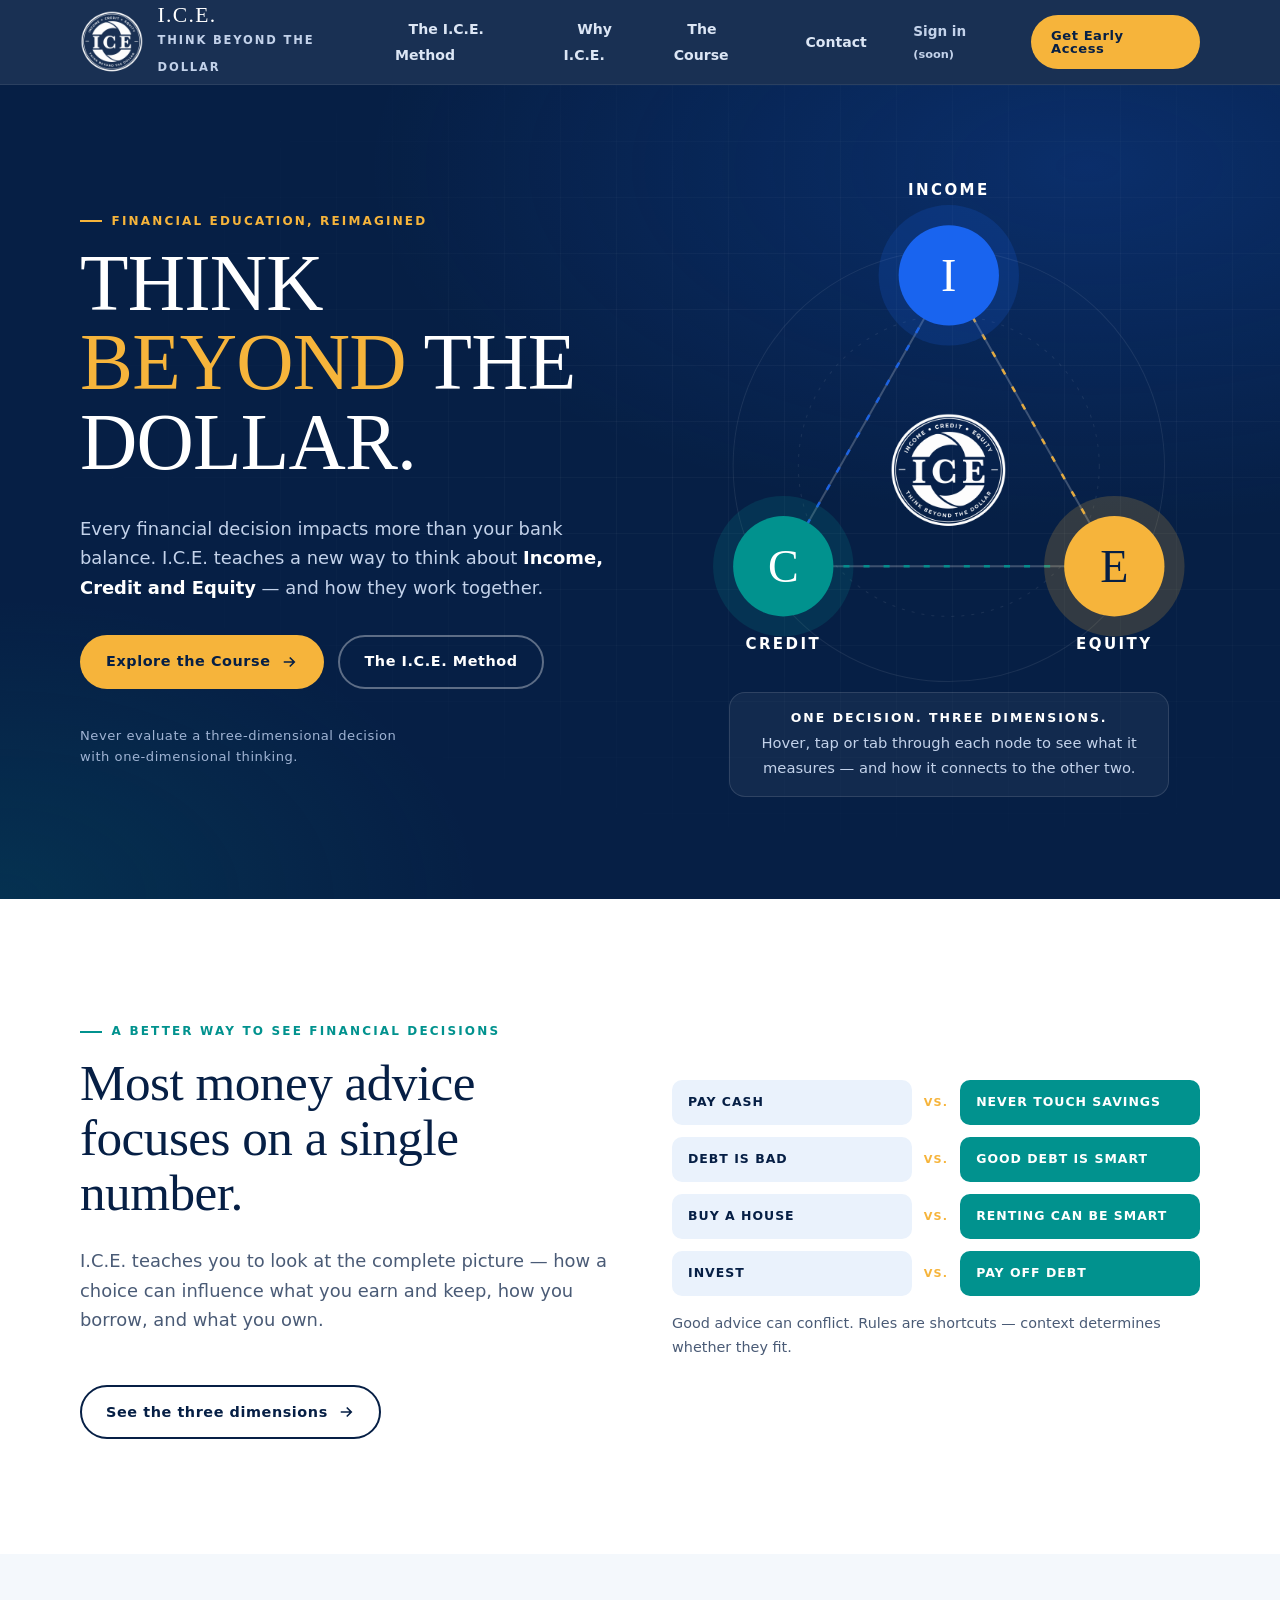
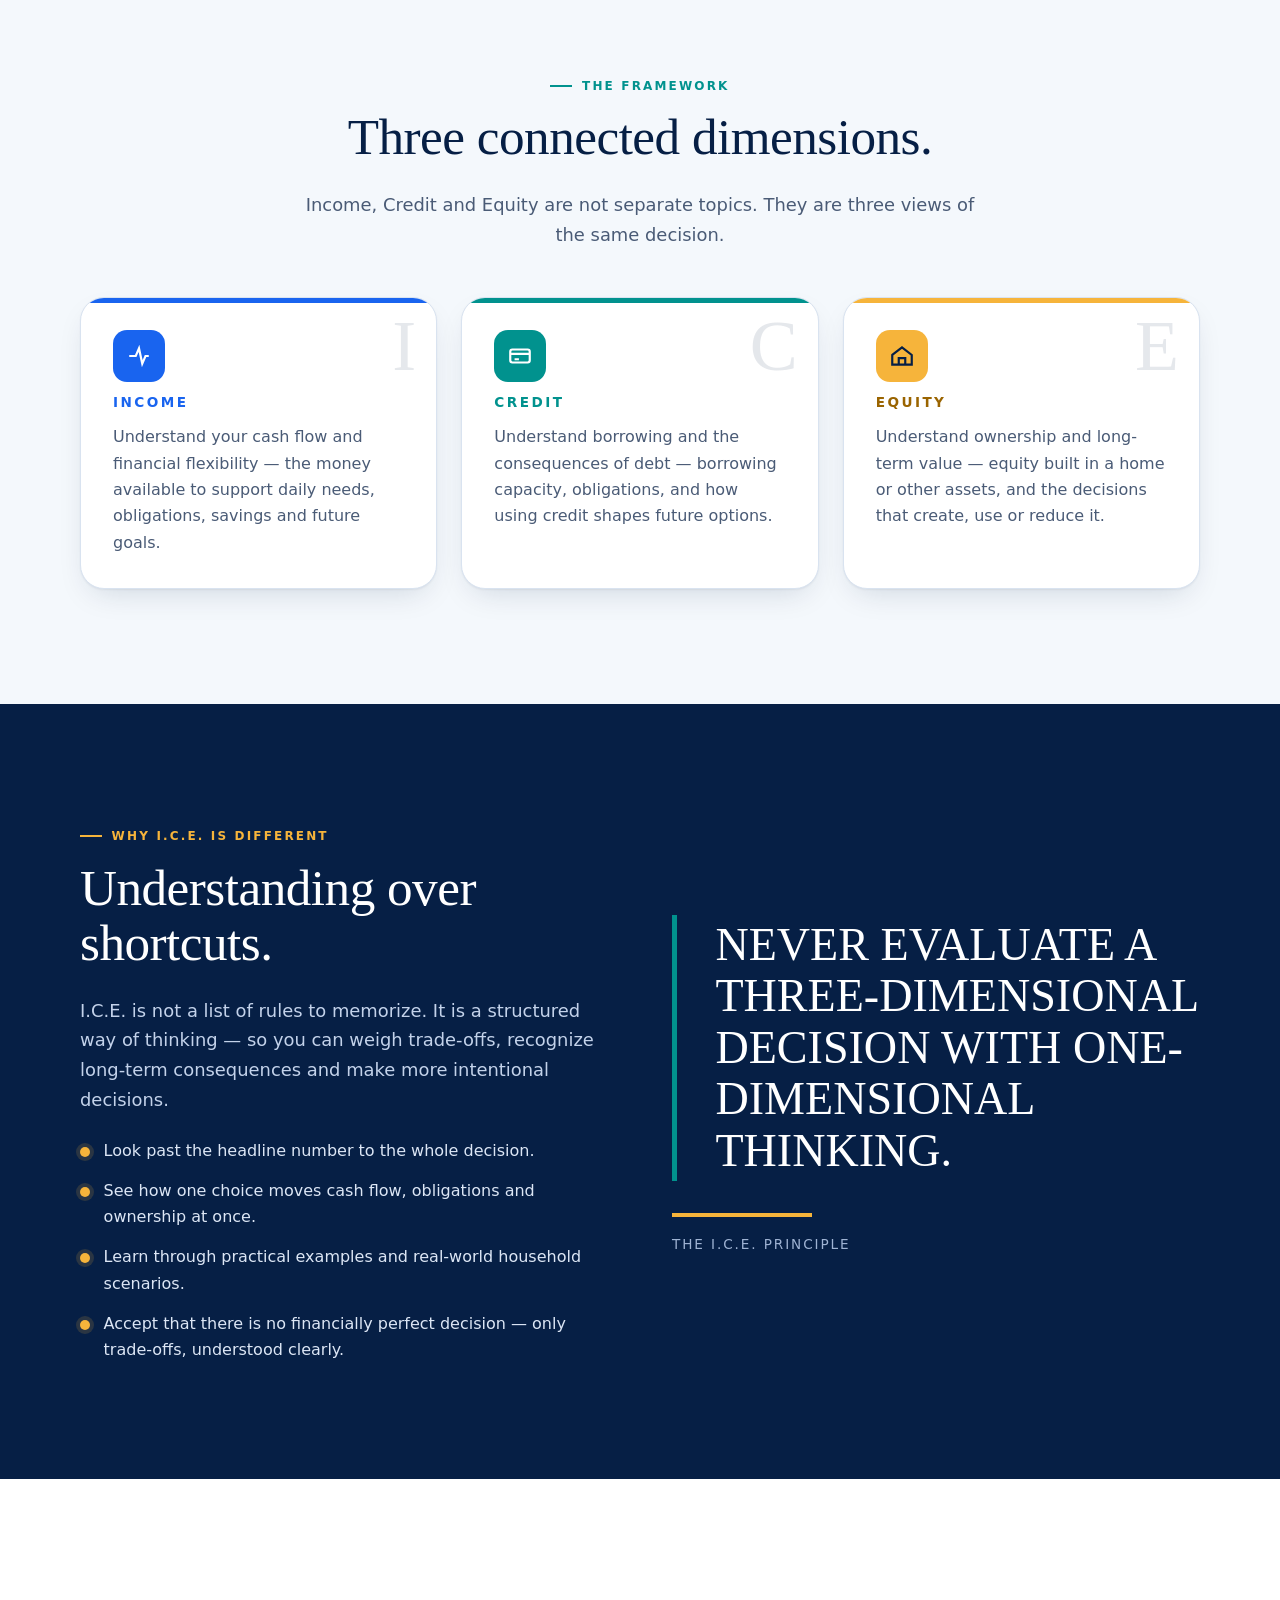
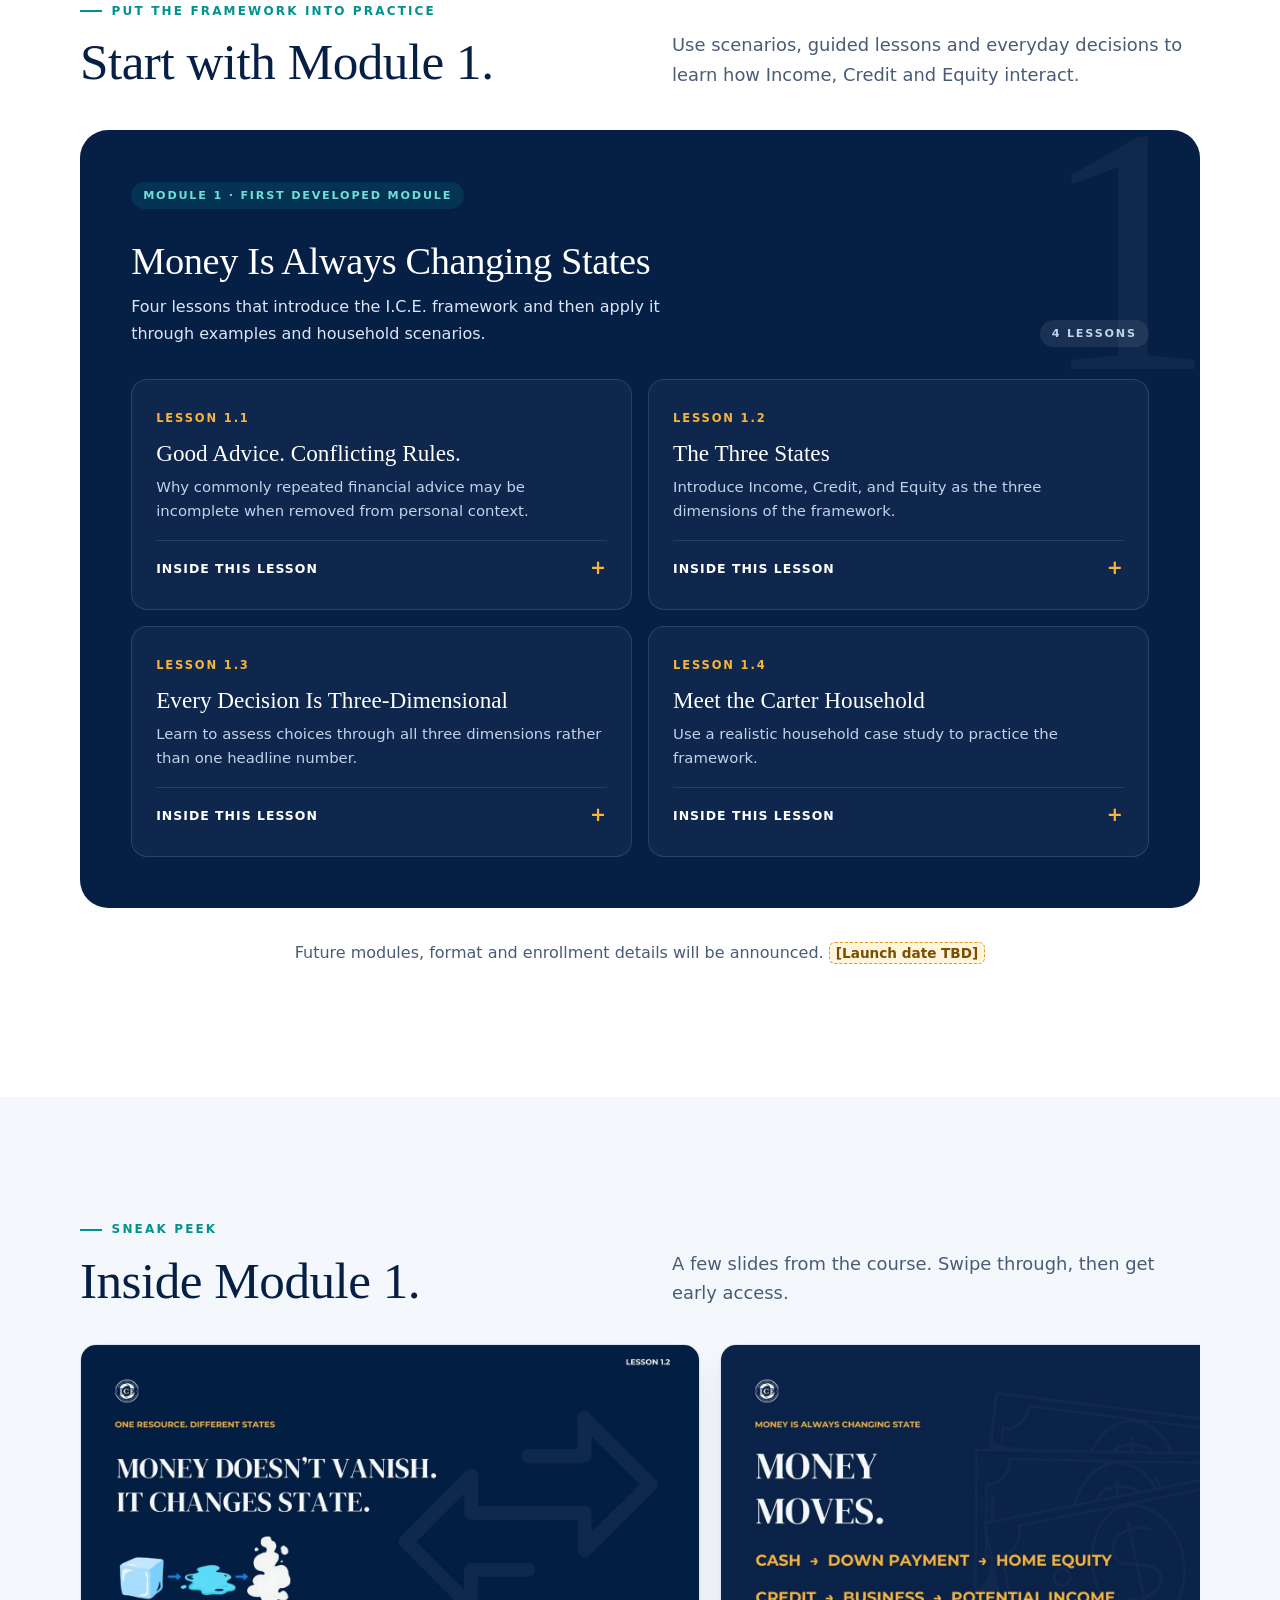
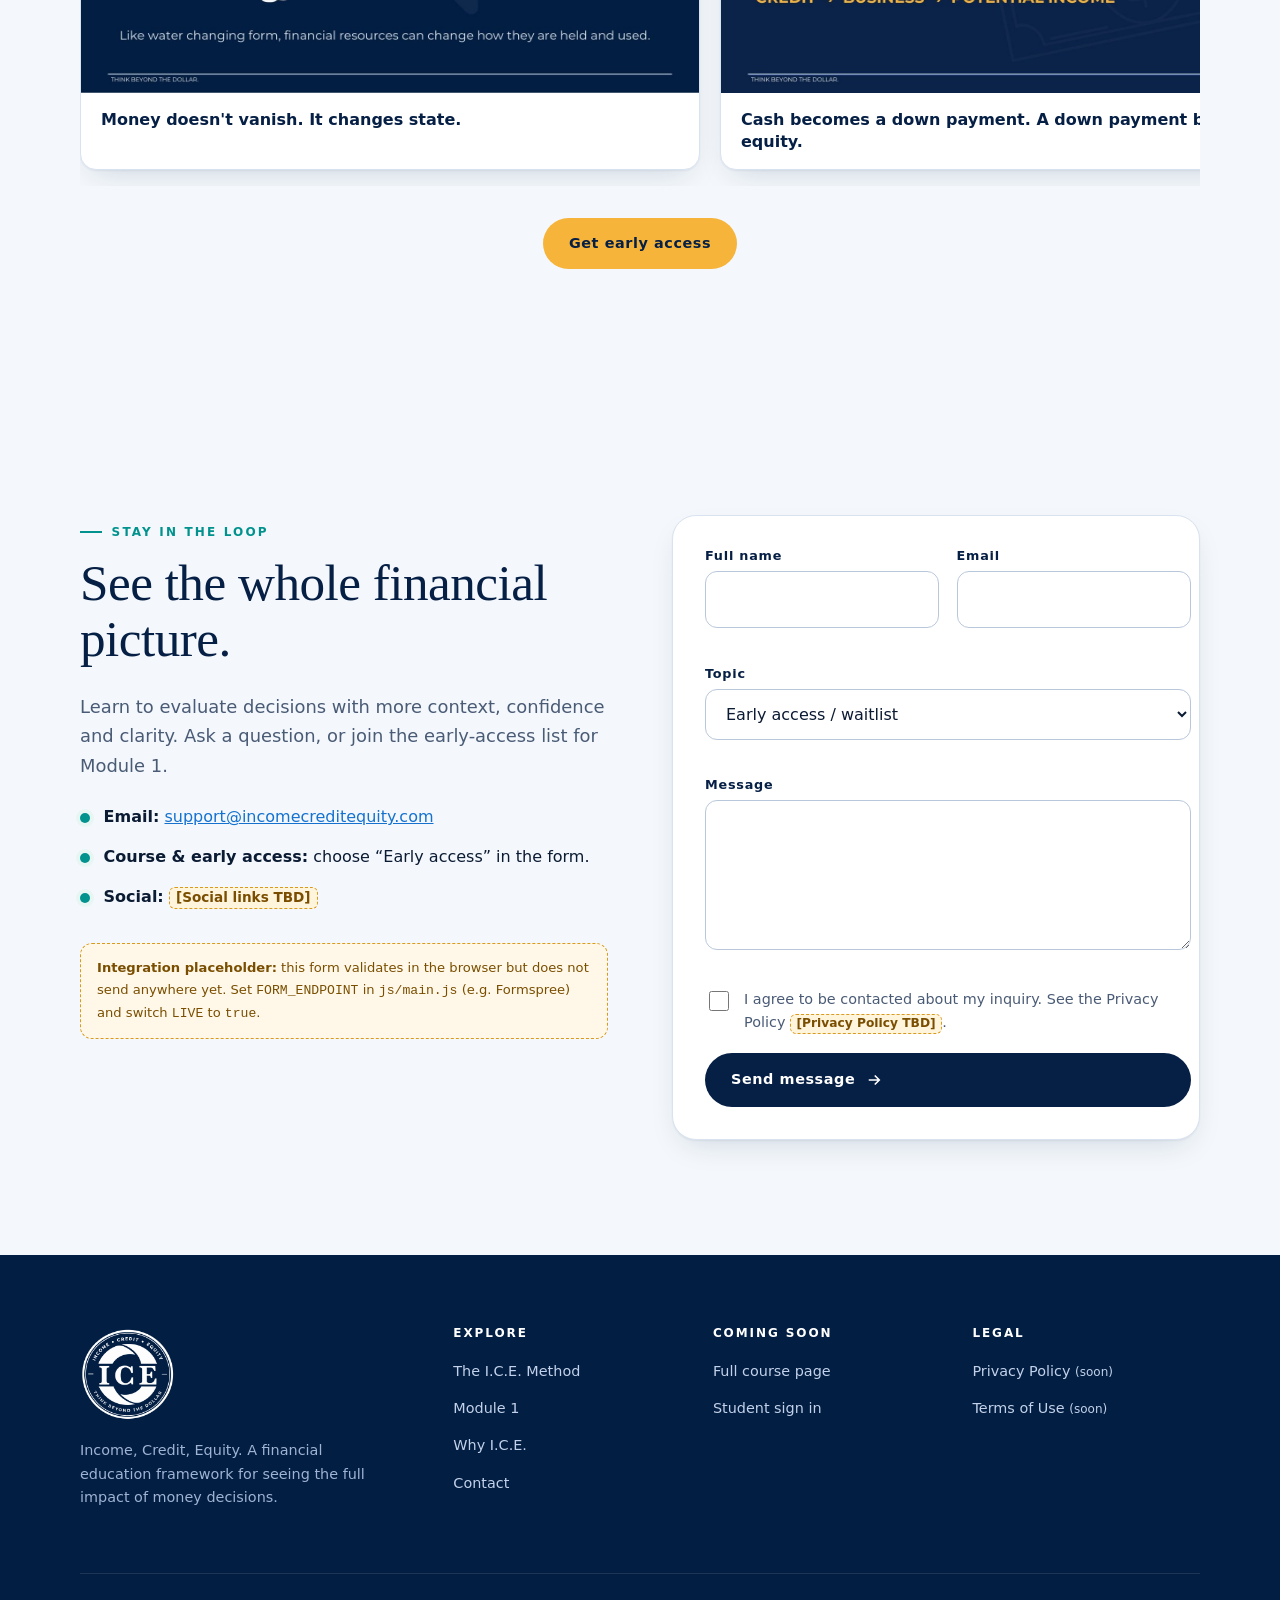
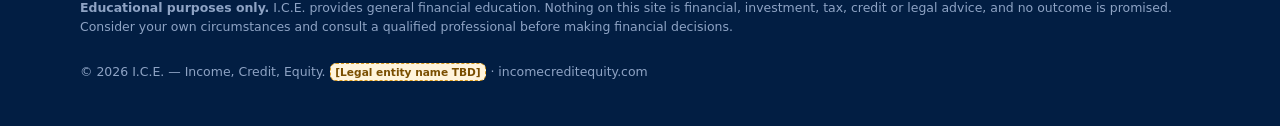
==== commit 13d3ce24: "Add Inside Module 1 sneak-peek strip" ====
--- a/index.html
+++ b/index.html
@@ -149,6 +149,18 @@
     <p class="center mt-2" style="color:var(--muted)">Future modules, format and enrollment details will be announced. <span class="placeholder">[Launch date TBD]</span></p>
   </div>
 </section>
+
+<section class="section tint" id="peek" aria-labelledby="peek-h">
+  <div class="wrap">
+    <div class="grid-2" style="align-items:end;margin-bottom:2rem">
+      <div class="reveal"><span class="eyebrow">Sneak peek</span><h2 id="peek-h" class="mb-0">Inside Module 1.</h2></div>
+      <p class="lead reveal mb-0">A few slides from the course. Swipe through, then get early access.</p>
+    </div>
+    <div class="peek-strip reveal" tabindex="0" aria-label="Module 1 slide previews"><figure class="peek-card"><img src="assets/peek/s15.jpg" alt="Module 1 slide: Money doesn't vanish. It changes state." loading="lazy" width="1400" height="788"><figcaption>Money doesn't vanish. It changes state.</figcaption></figure><figure class="peek-card"><img src="assets/peek/s10.jpg" alt="Module 1 slide: Cash becomes a down payment. A down payment becomes equity." loading="lazy" width="1400" height="788"><figcaption>Cash becomes a down payment. A down payment becomes equity.</figcaption></figure><figure class="peek-card"><img src="assets/peek/s8.jpg" alt="Module 1 slide: Never evaluate a 3D decision with 1D thinking." loading="lazy" width="1400" height="788"><figcaption>Never evaluate a 3D decision with 1D thinking.</figcaption></figure><figure class="peek-card"><img src="assets/peek/s20.jpg" alt="Module 1 slide: One decision. Three lenses." loading="lazy" width="1400" height="788"><figcaption>One decision. Three lenses.</figcaption></figure></div>
+    <p class="center mt-2"><a class="btn btn-primary" href="#contact">Get early access</a></p>
+  </div>
+</section>
+
 <section class="section tint" id="contact" aria-labelledby="contact-h"><div class="wrap grid-2" style="align-items:start">
   <div class="reveal">
     <span class="eyebrow">Stay in the loop</span><h2 id="contact-h">See the whole financial picture.</h2><p class="lead">Learn to evaluate decisions with more context, confidence and clarity. Ask a question, or join the early-access list for Module 1.</p>
--- a/css/styles.css
+++ b/css/styles.css
@@ -279,3 +279,10 @@
 .hero .eyebrow,.page-hero .eyebrow,.cta-band .eyebrow{color:var(--gold)}
 .hero h1{margin-bottom:.4em}.brand img{width:64px;height:64px}
 @media (max-width:480px){.brand span{font-size:.6rem;letter-spacing:.12em;white-space:nowrap}}
+
+/* sneak peek */
+.peek-strip{display:flex;gap:1.25rem;overflow-x:auto;scroll-snap-type:x mandatory;padding:.25rem .25rem 1rem;-webkit-overflow-scrolling:touch}
+.peek-card{flex:0 0 min(78%,620px);scroll-snap-align:start;margin:0;background:#fff;border:1px solid var(--line);border-radius:var(--r);box-shadow:var(--shadow);overflow:hidden}
+.peek-card img{width:100%;height:auto;aspect-ratio:16/9;object-fit:cover}
+.peek-card figcaption{padding:1rem 1.25rem;font-weight:600;color:var(--navy);line-height:1.4}
+@media (max-width:640px){.peek-card{flex-basis:88%}}
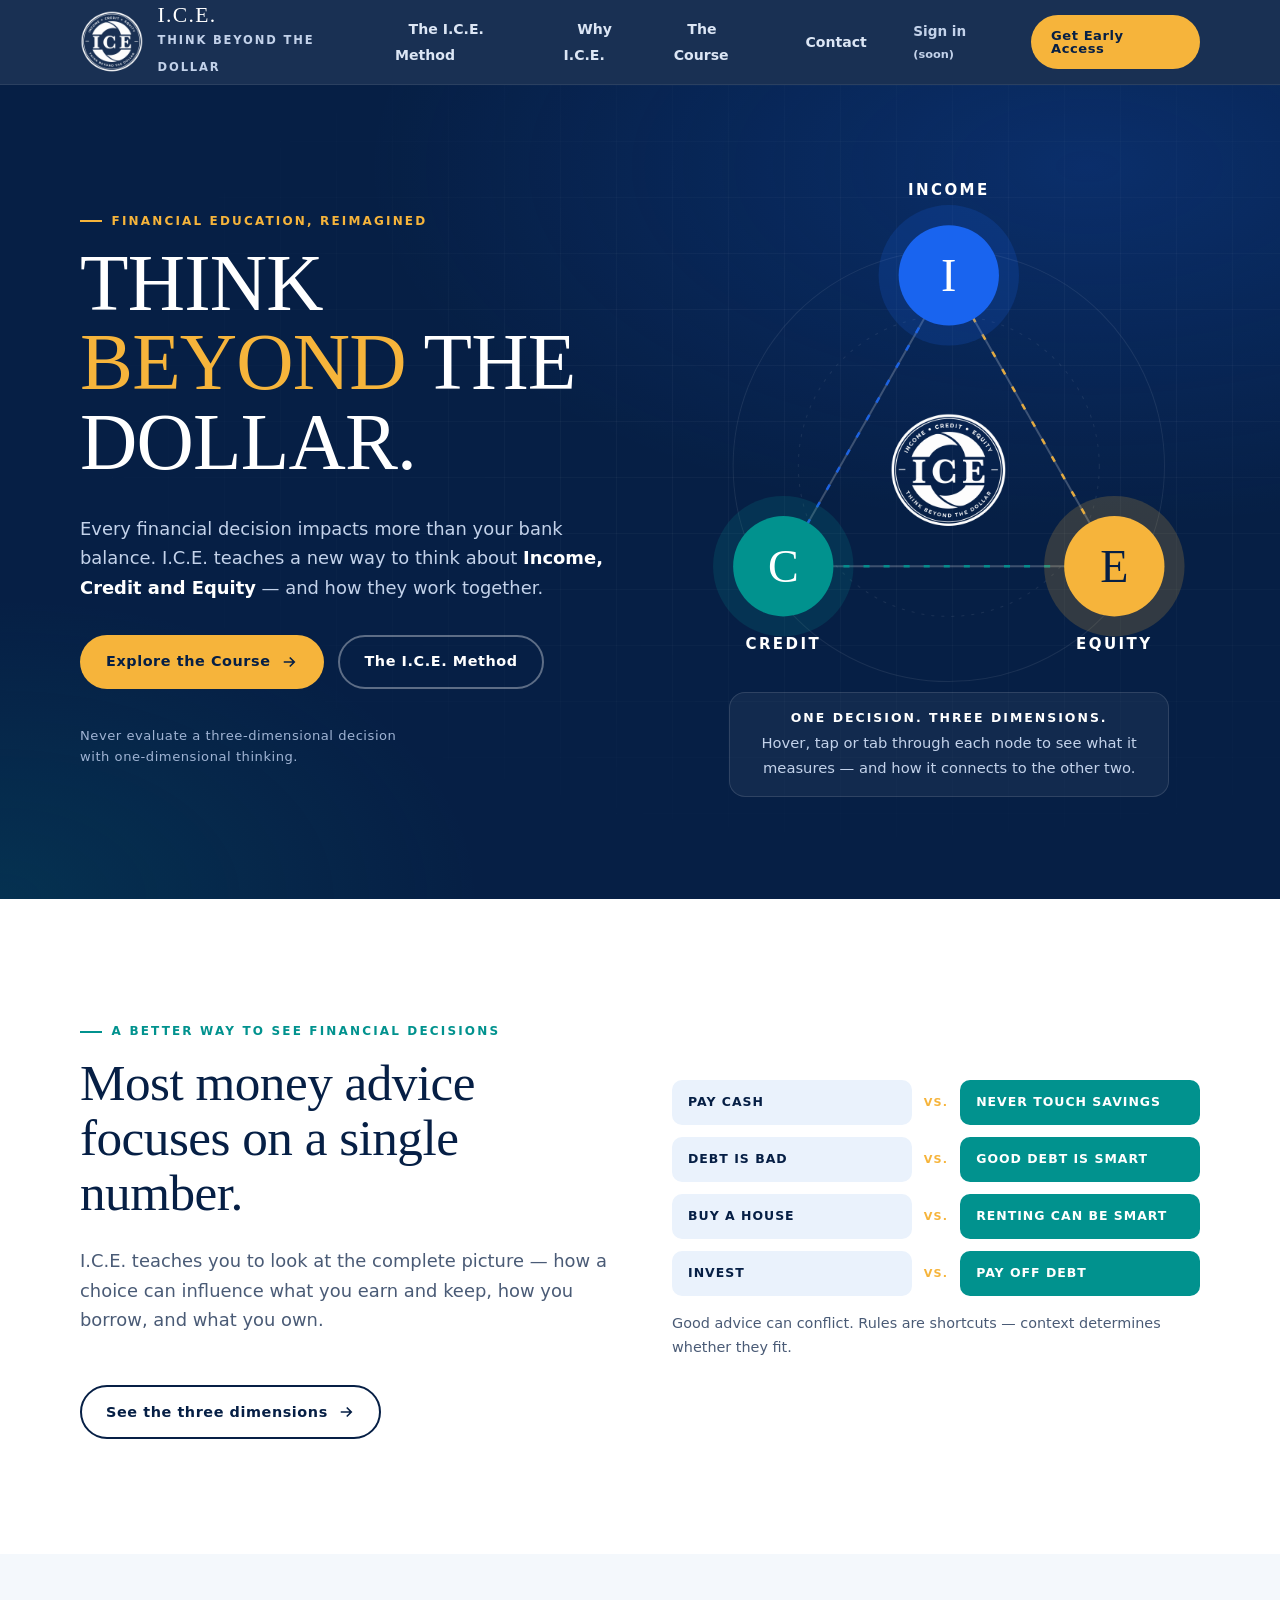
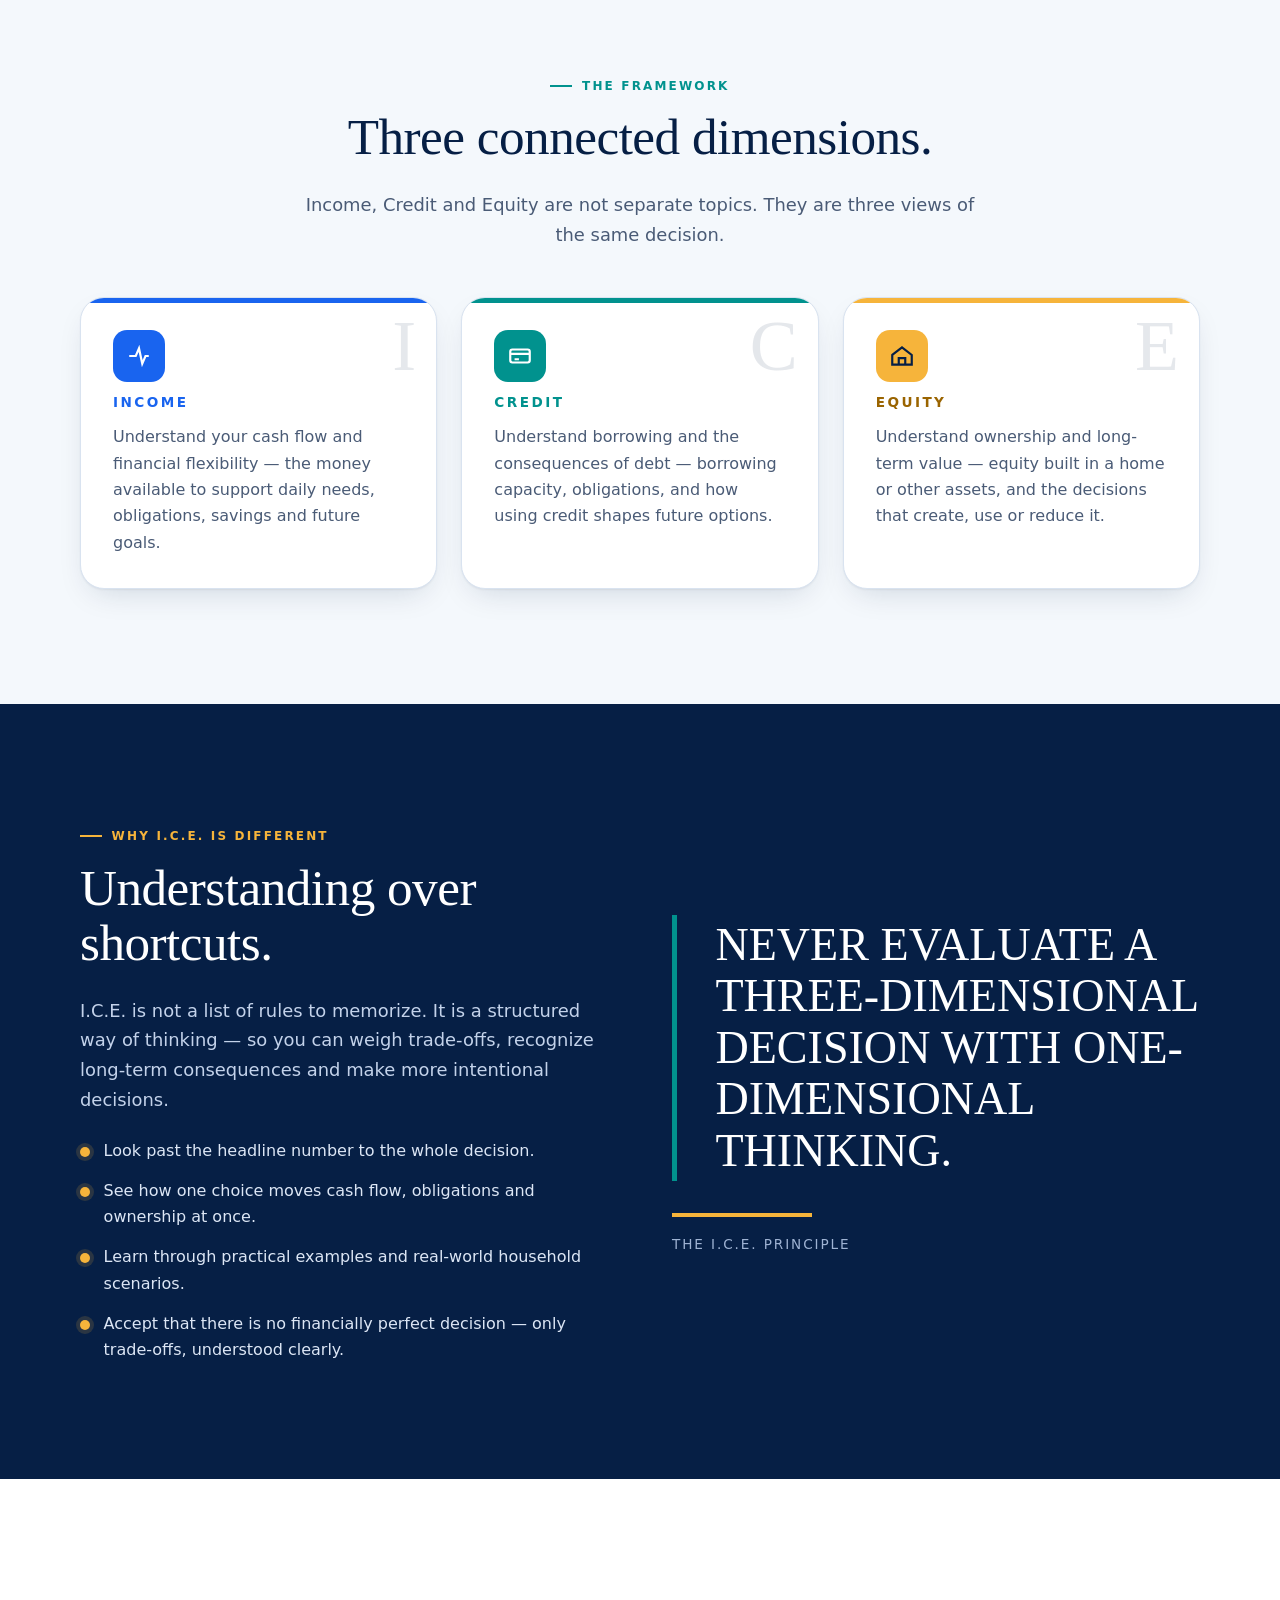
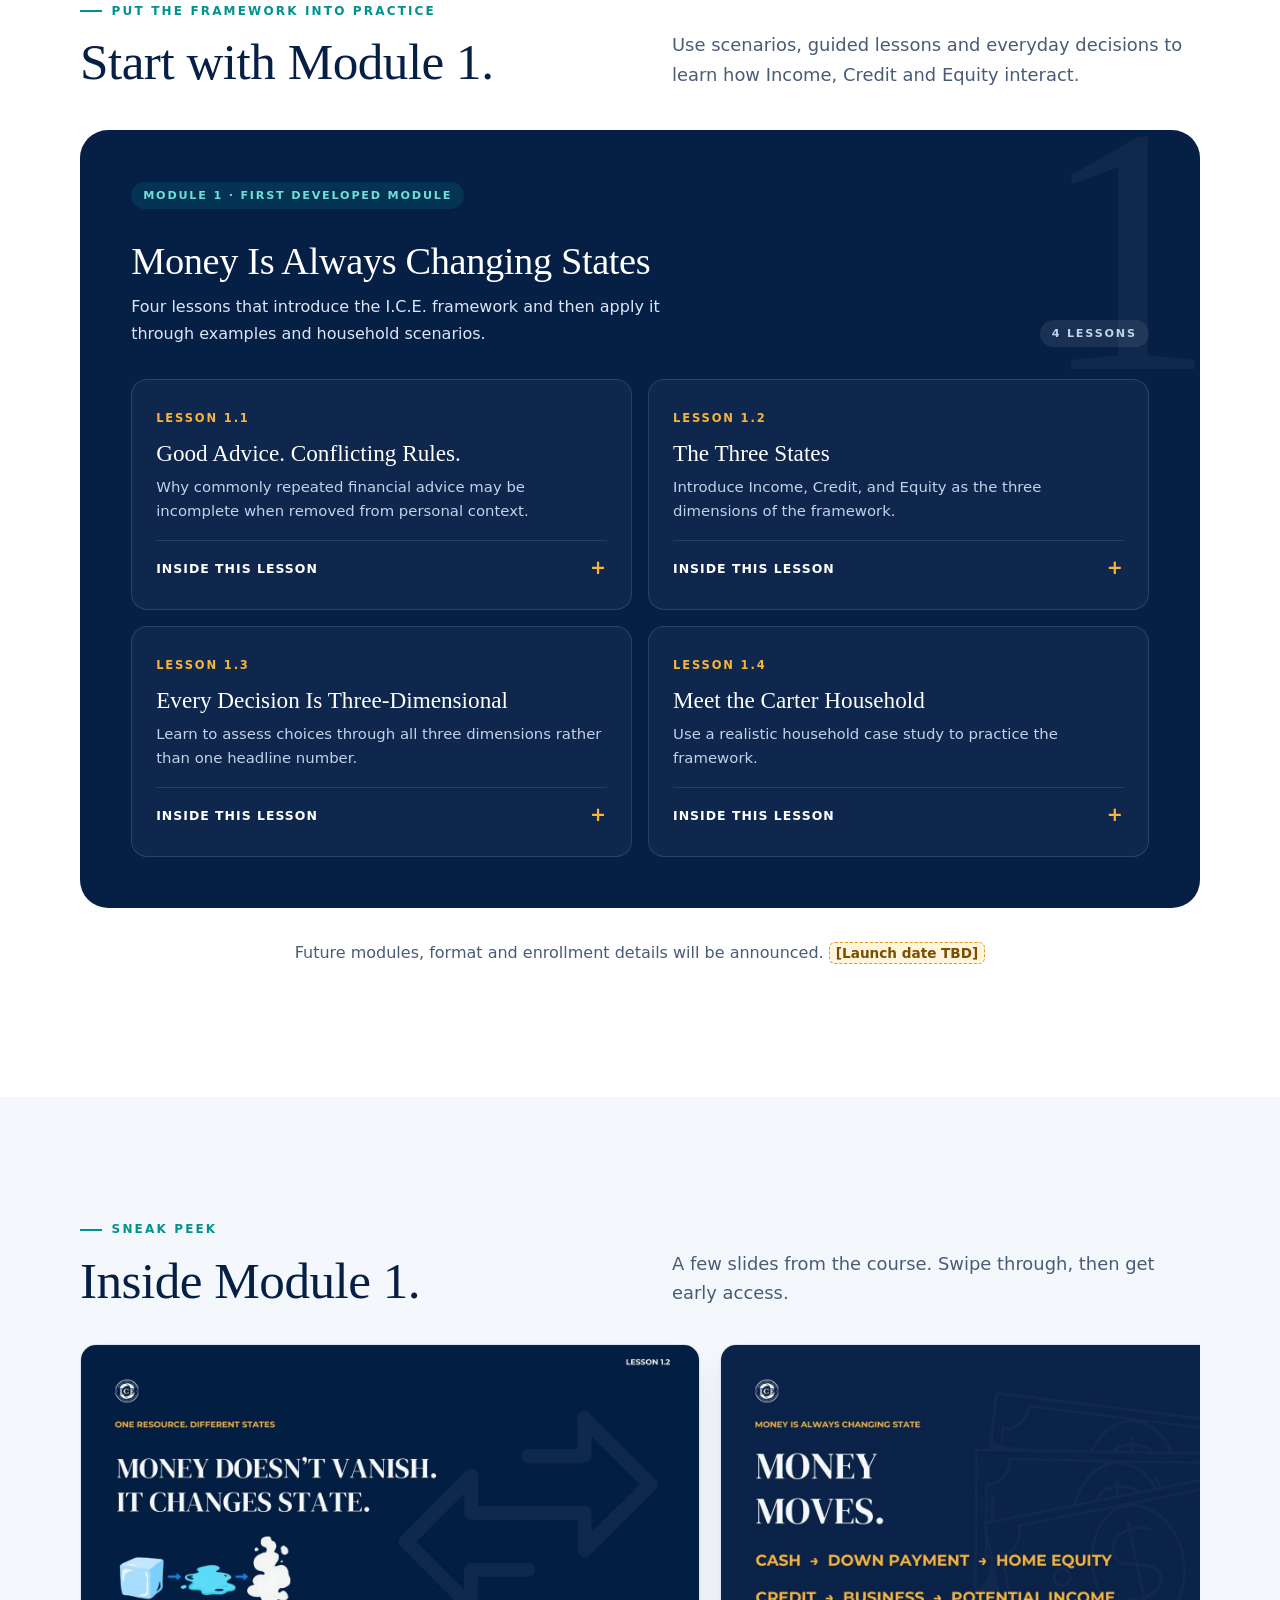
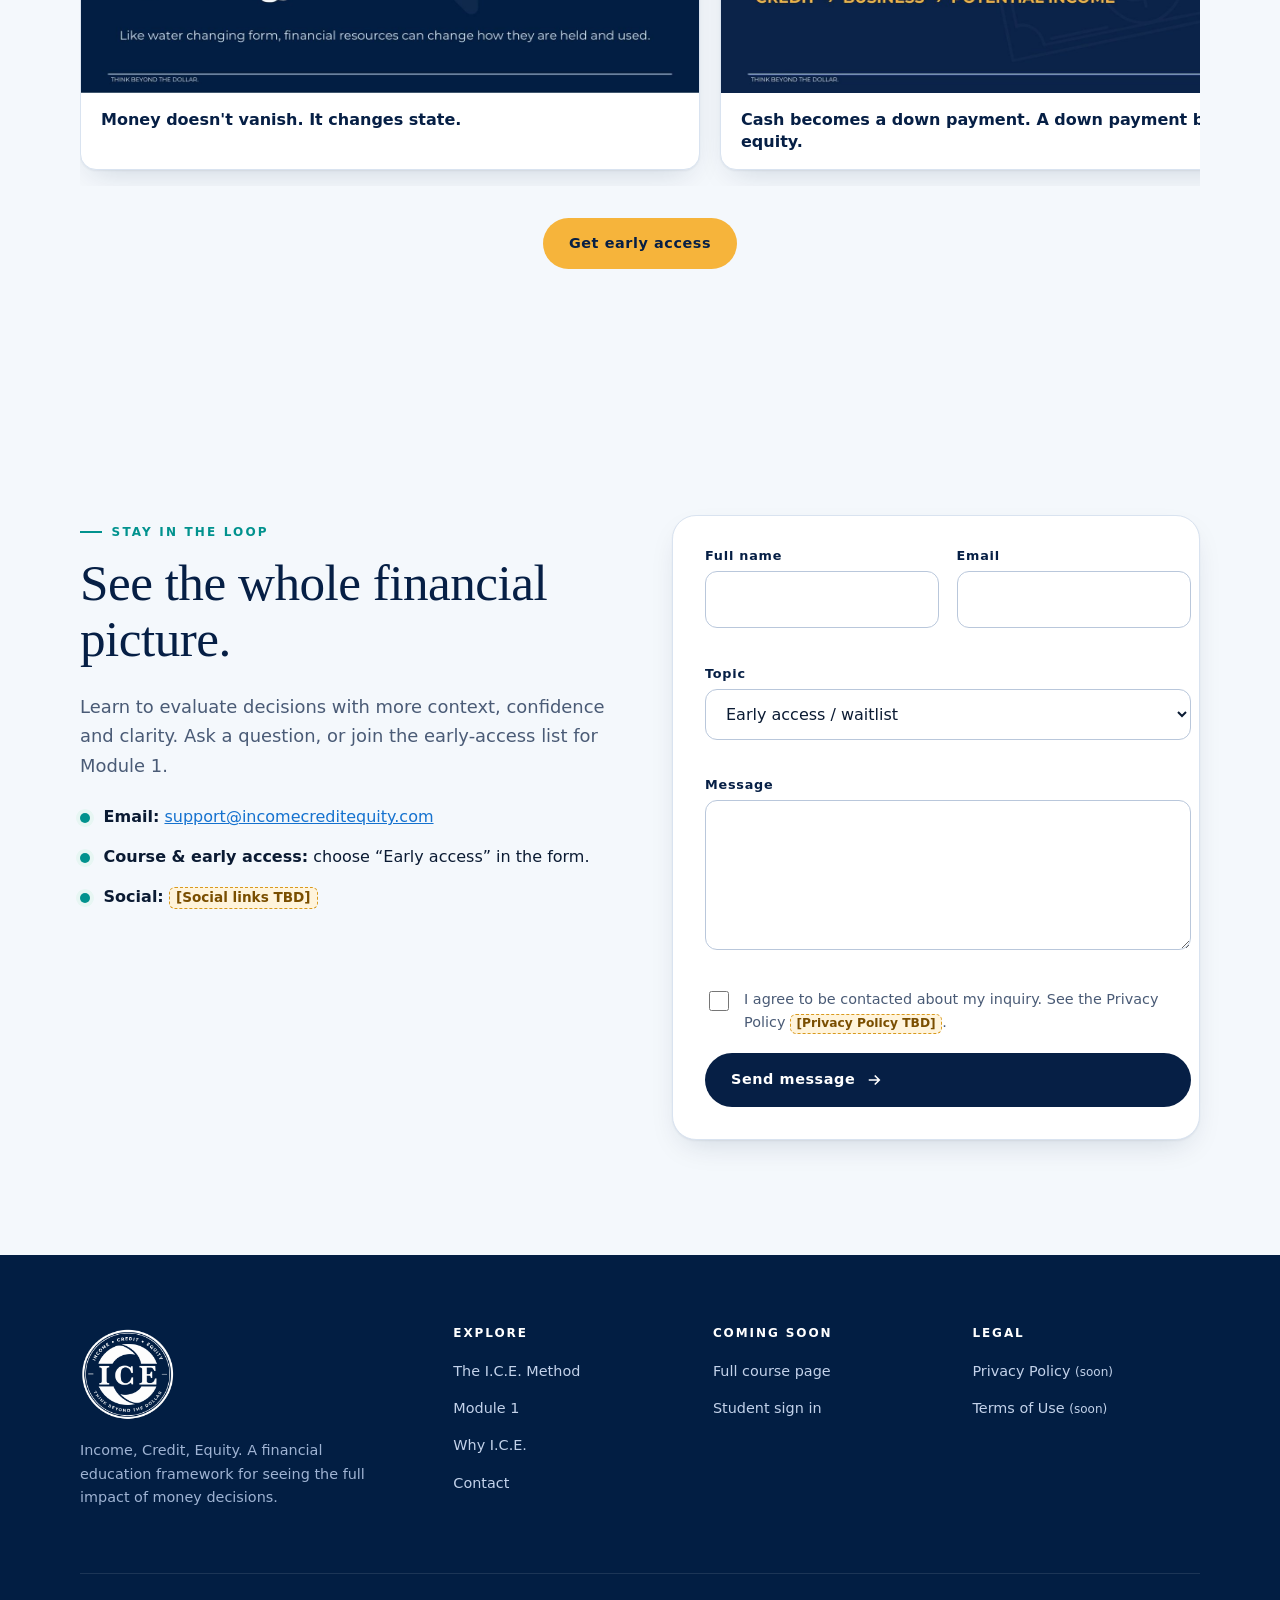
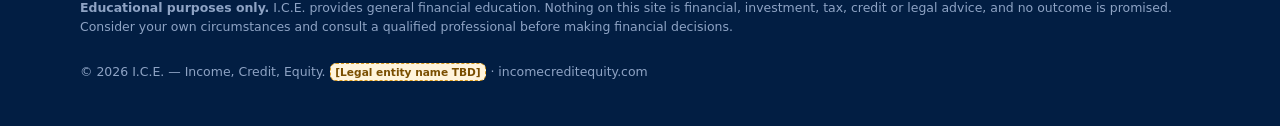
==== commit c0ec35e6: "Add early-access thank-you page with Lesson 1.2; route form to support@" ====
--- a/index.html
+++ b/index.html
@@ -169,10 +169,9 @@
       <li><span><strong>Course & early access:</strong> choose “Early access” in the form.</span></li>
       <li><span><strong>Social:</strong> <span class="placeholder">[Social links TBD]</span></span></li>
     </ul>
-    <p class="notice mt-2"><strong>Integration placeholder:</strong> this form validates in the browser but does not send anywhere yet. Set <code>FORM_ENDPOINT</code> in <code>js/main.js</code> (e.g. Formspree) and switch <code>LIVE</code> to <code>true</code>.</p>
   </div>
   <div class="card reveal">
-    <form id="contact-form" class="form" novalidate action="https://formspree.io/f/xyeeezdg" method="post">
+    <form id="contact-form" class="form" novalidate action="https://formsubmit.co/ajax/support@incomecreditequity.com" method="post">
       <div class="row-2">
         <div class="field"><label for="name">Full name</label><input id="name" name="name" autocomplete="name" required aria-describedby="name-err"><span class="err" id="name-err"></span></div>
         <div class="field"><label for="email">Email</label><input id="email" name="email" type="email" autocomplete="email" required aria-describedby="email-err"><span class="err" id="email-err"></span></div>
@@ -184,7 +183,7 @@
       <div><label class="check"><input type="checkbox" id="consent" name="consent" required aria-describedby="consent-err"><span>I agree to be contacted about my inquiry. See the Privacy Policy <span class="placeholder">[Privacy Policy TBD]</span>.</span></label><span class="err" id="consent-err"></span></div>
       <button class="btn btn-navy" type="submit">Send message <svg viewBox="0 0 24 24" fill="none" stroke="currentColor" stroke-width="2.2" aria-hidden="true"><path d="M5 12h14M13 6l6 6-6 6"/></svg></button>
     </form>
-    <div id="form-success" class="form-success" tabindex="-1" hidden role="status"><h3>Thank you.</h3><p class="mb-0">Your message passed validation. <strong>Preview mode:</strong> it was not sent anywhere — the form integration is not connected yet.</p></div>
+    <div id="form-success" class="form-success" tabindex="-1" hidden role="status"><h3>Thank you.</h3><p class="mb-0">Thanks, your message was sent. We'll be in touch soon.</p></div>
   </div></div></section>
 <script>/* Preselect topic from ?topic= */(function(){var t=new URLSearchParams(location.search).get('topic');var s=document.getElementById('topic');if(t&&s)s.value=t;})();</script>
 
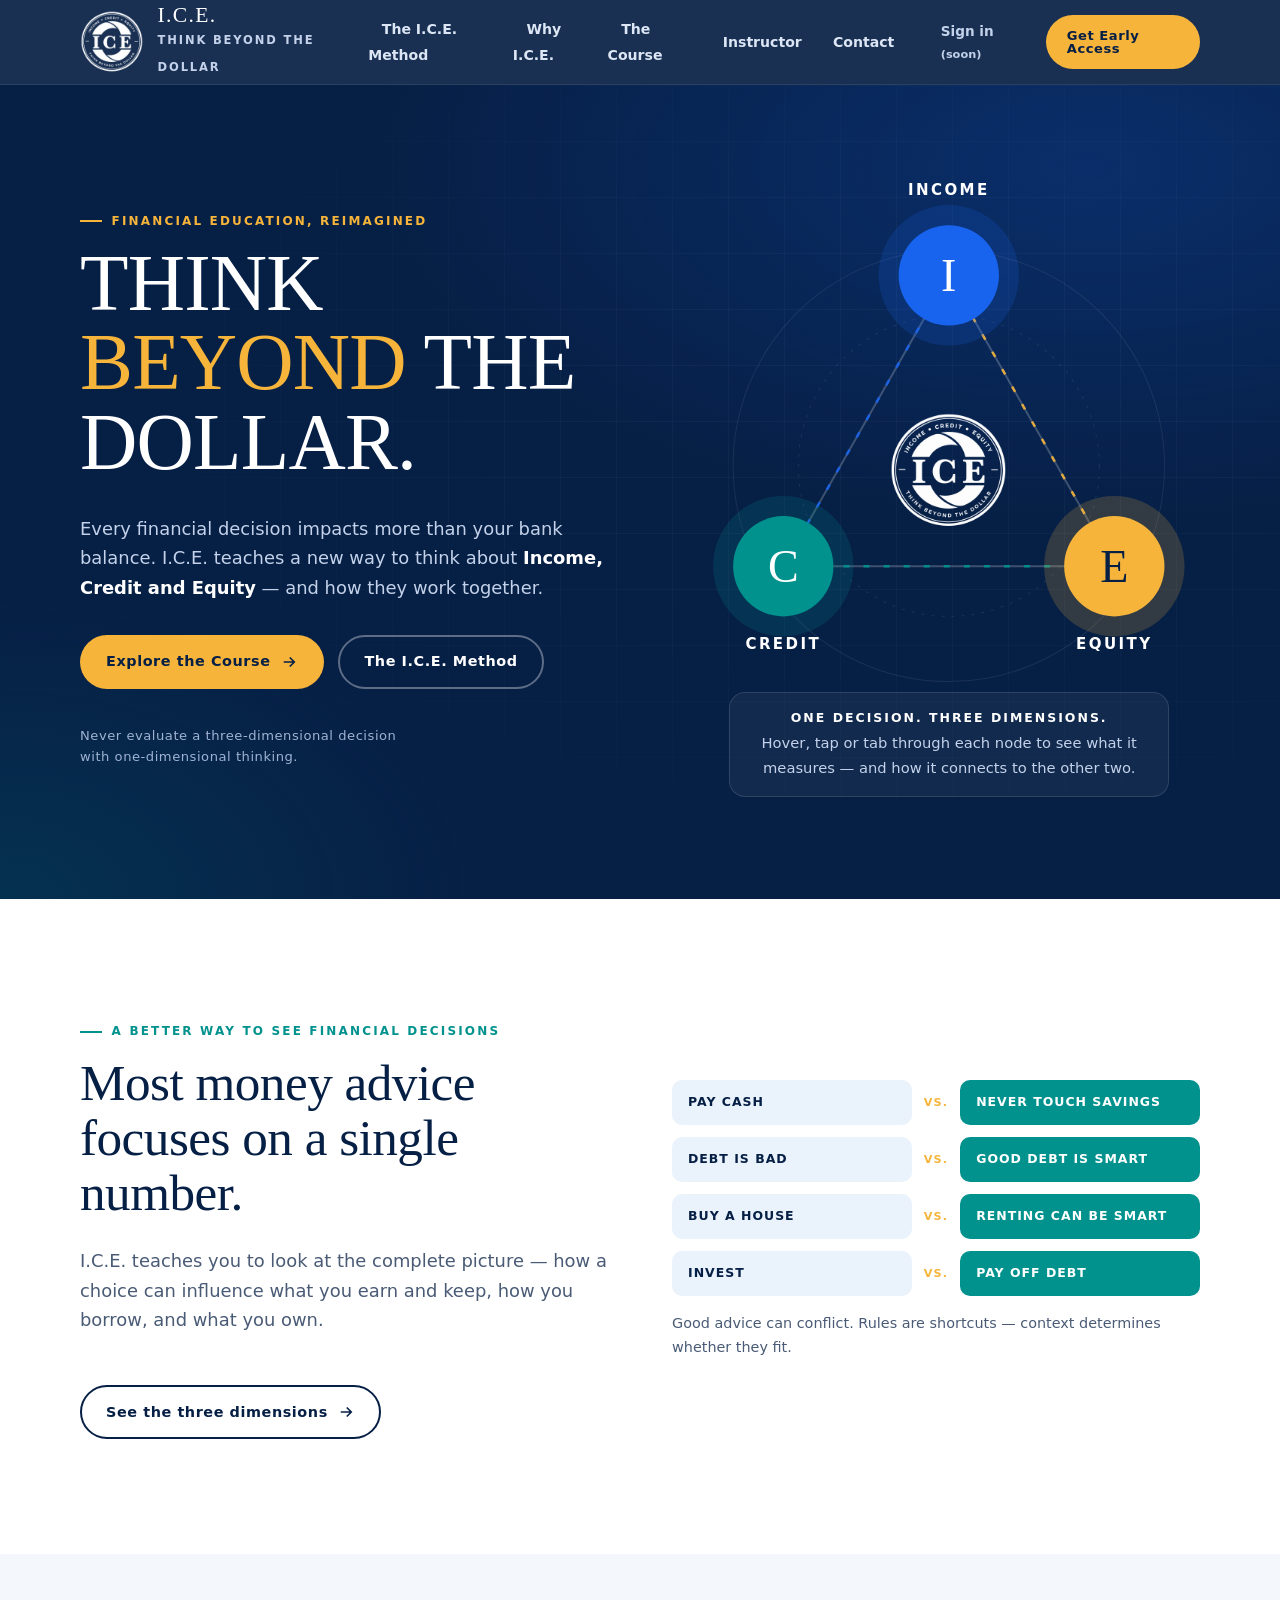
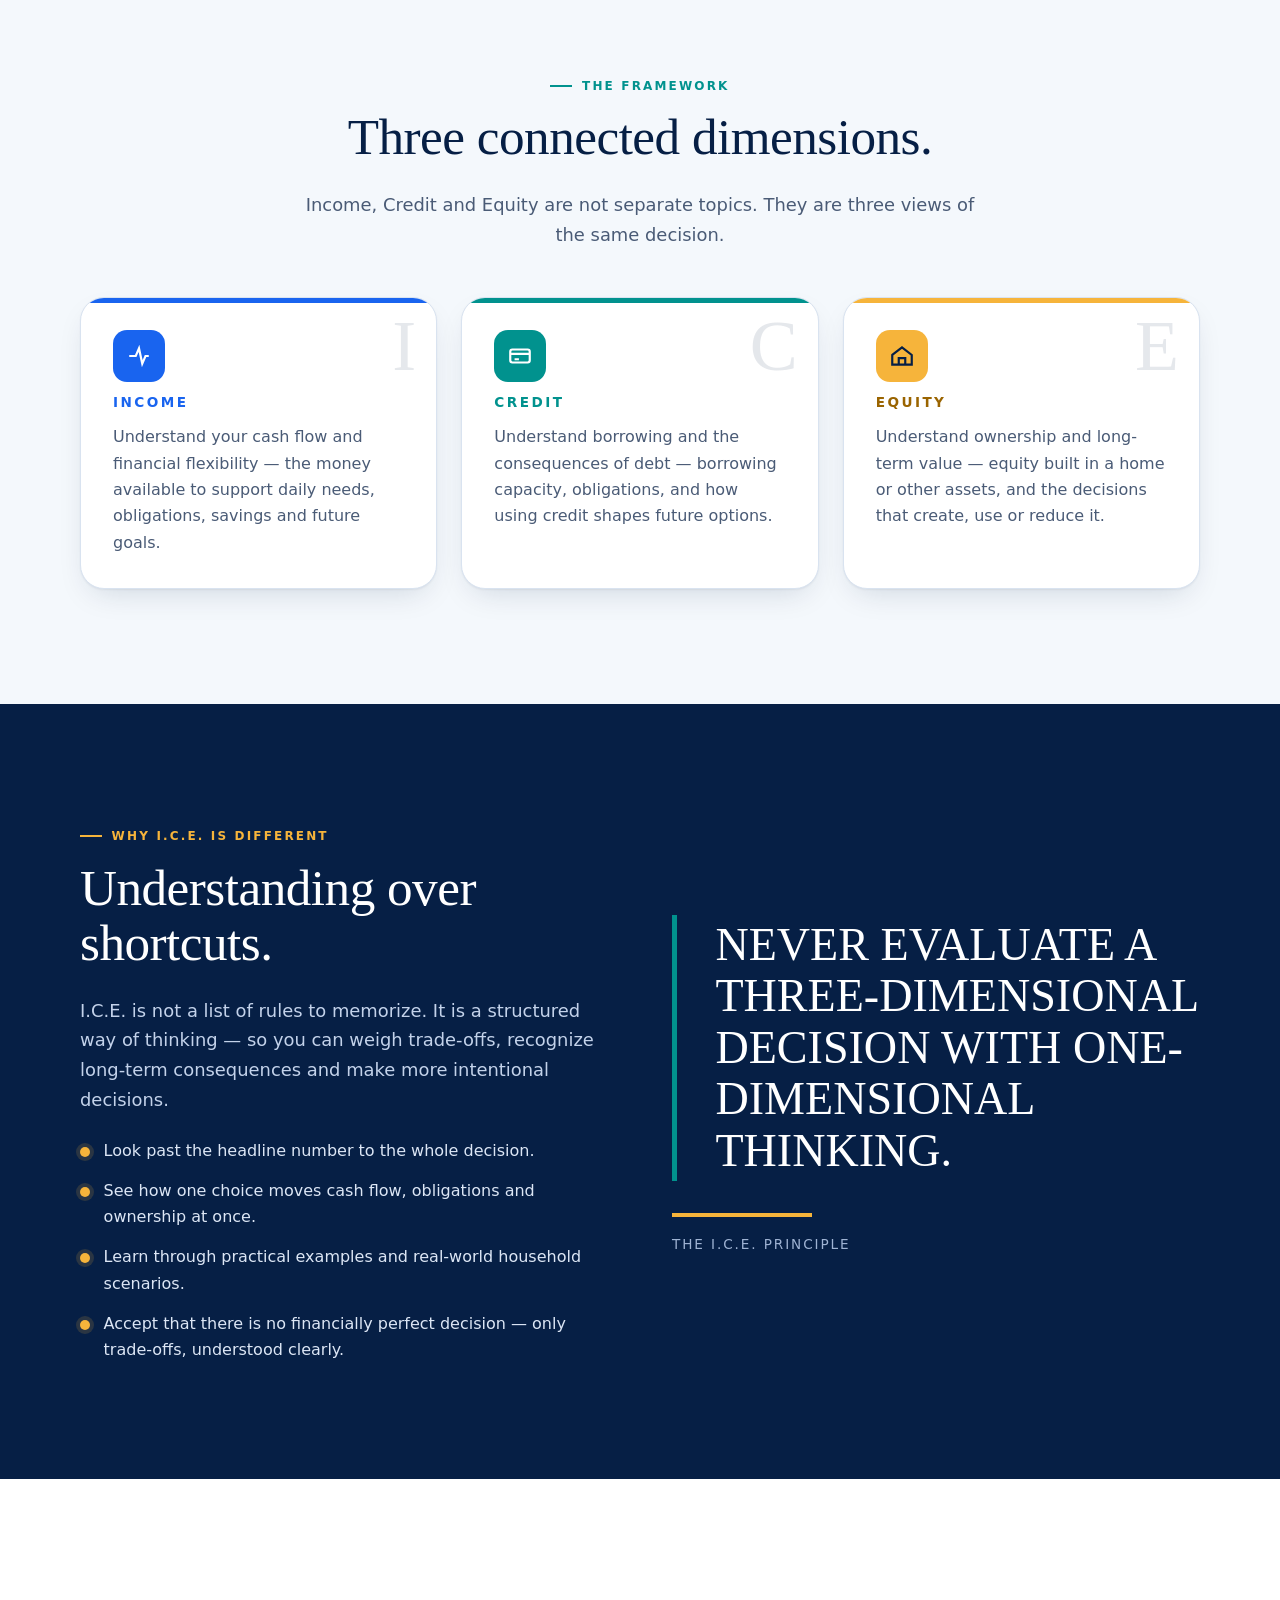
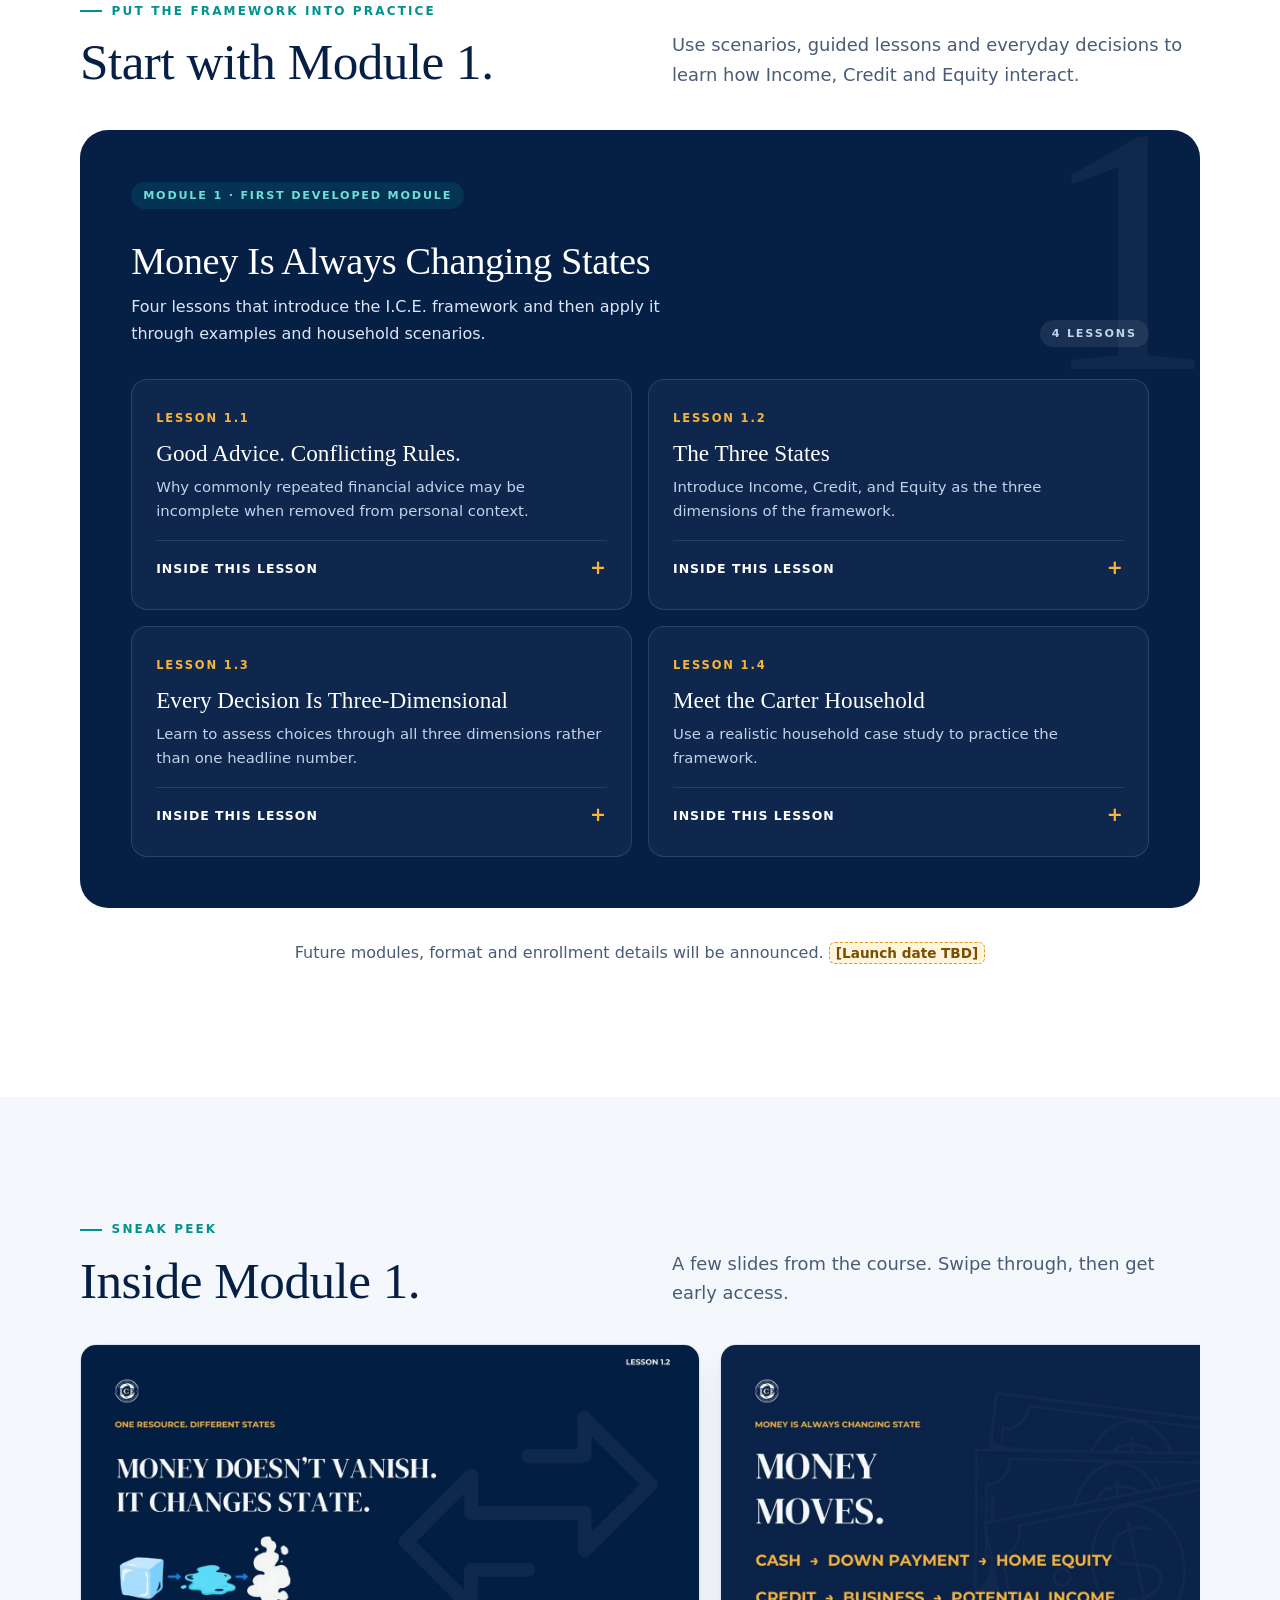
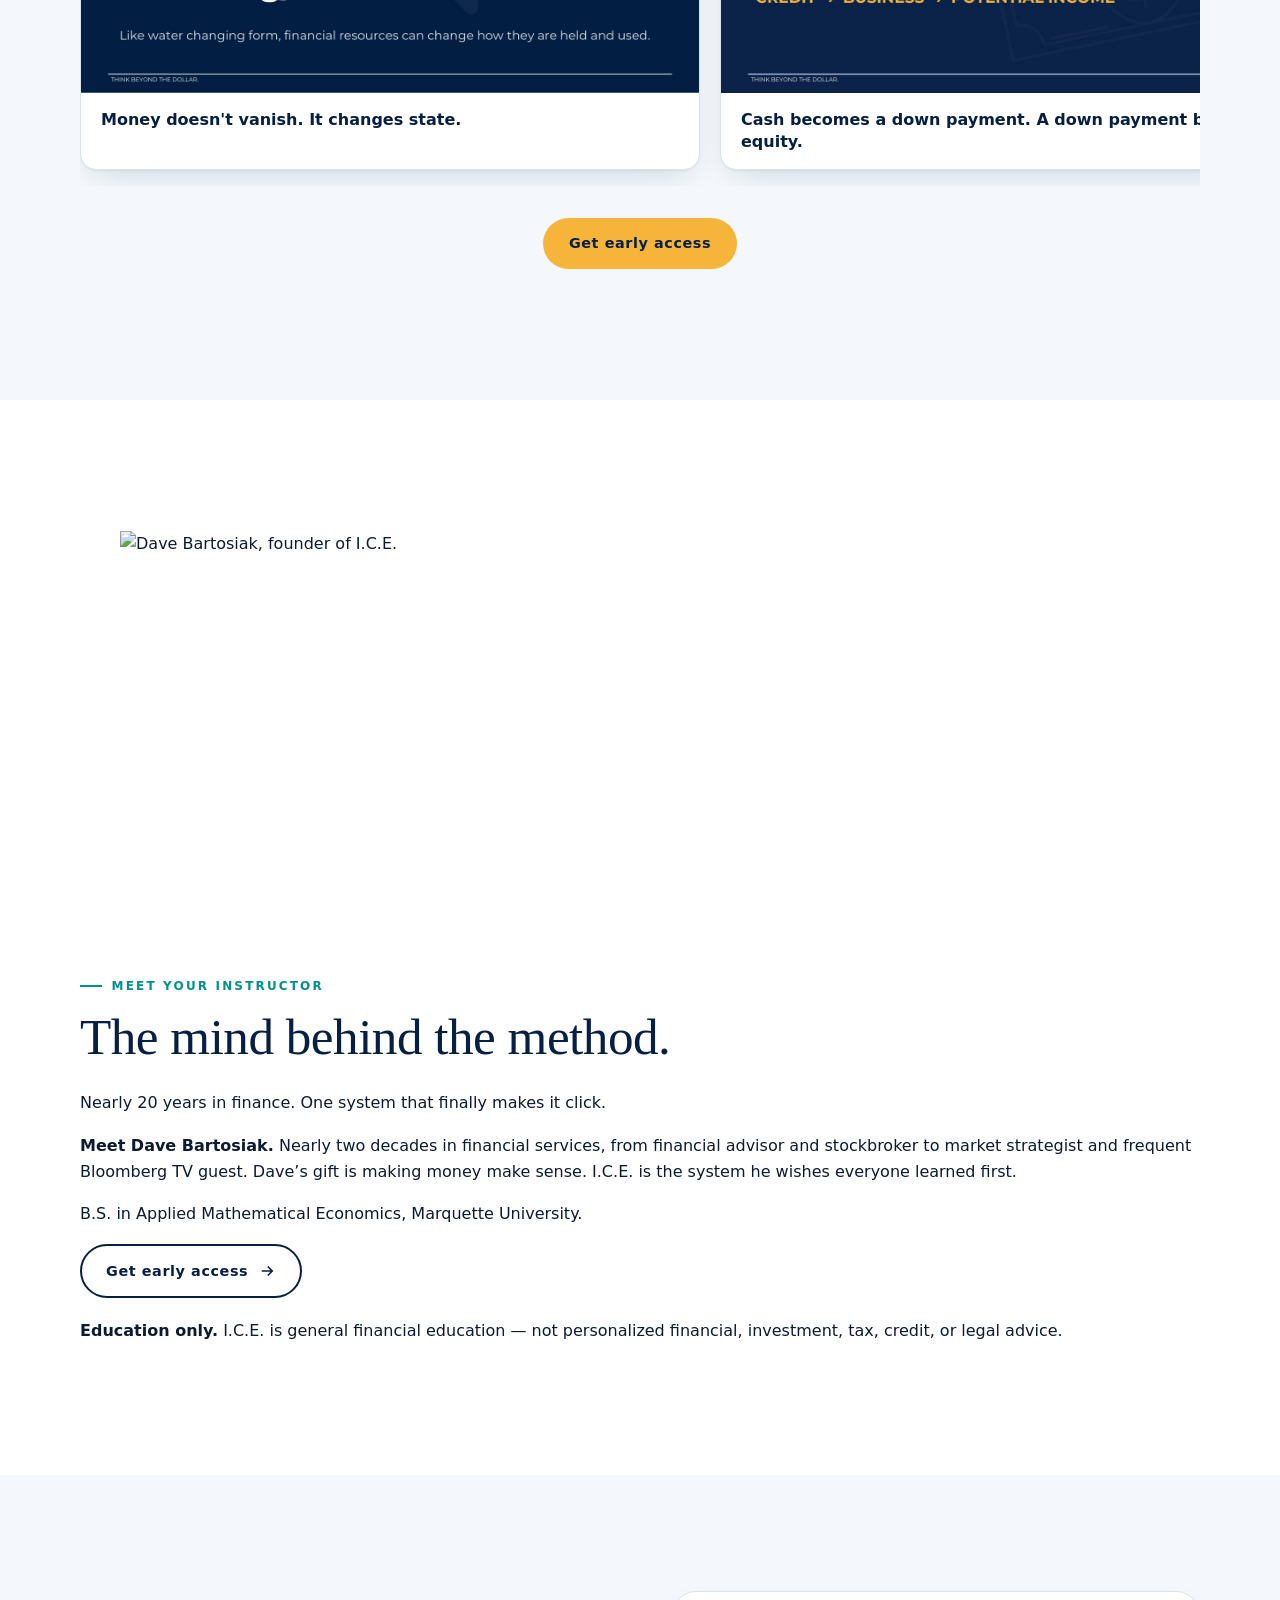
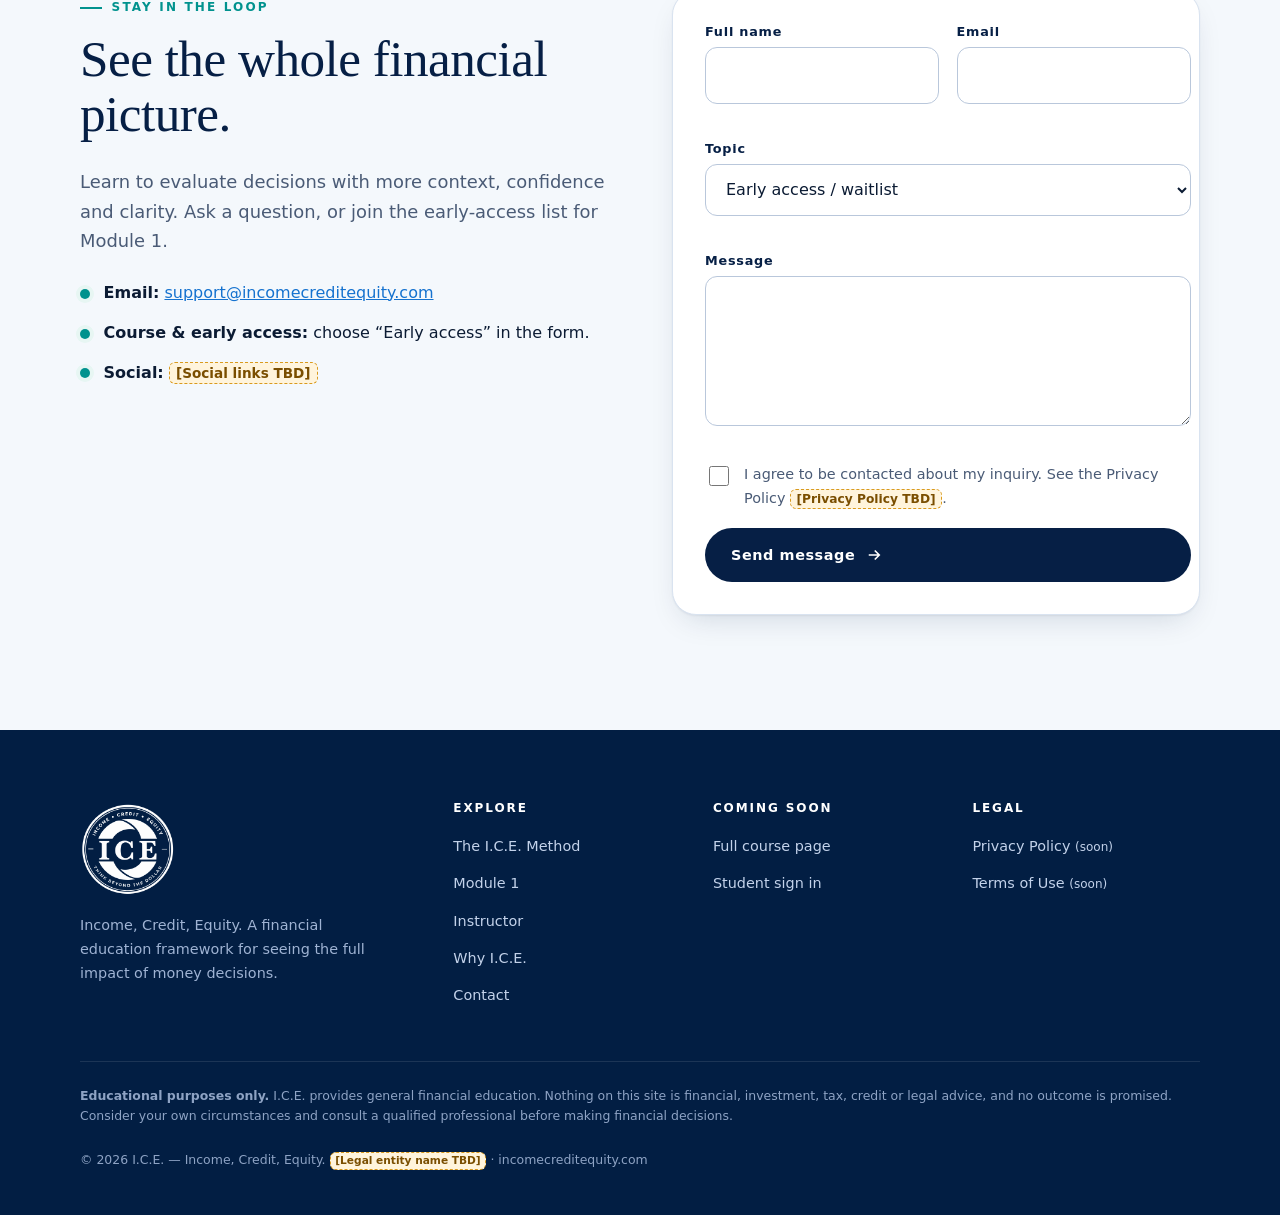
==== commit bcb10974: "Add Meet your instructor section (Dave Bartosiak)" ====
--- a/index.html
+++ b/index.html
@@ -23,7 +23,7 @@
     </a>
     <button class="menu-btn" aria-expanded="false" aria-controls="nav-menu" aria-label="Menu"><span></span></button>
     <nav id="nav-menu" class="nav-menu" aria-label="Primary">
-      <ul class="nav-links"><li><a href="#framework">The I.C.E. Method</a></li><li><a href="#different">Why I.C.E.</a></li><li><a href="#course">The Course</a></li><li><a href="#contact">Contact</a></li></ul>
+      <ul class="nav-links"><li><a href="#framework">The I.C.E. Method</a></li><li><a href="#different">Why I.C.E.</a></li><li><a href="#course">The Course</a></li><li><a href="#instructor">Instructor</a></li><li><a href="#contact">Contact</a></li></ul>
       <div class="nav-actions">
         <!-- FUTURE: student accounts. Point to the LMS / auth provider once chosen. -->
         <a class="signin" href="#" aria-disabled="true" title="Student accounts coming soon">Sign in <small>(soon)</small></a>
@@ -161,6 +161,26 @@
   </div>
 </section>
 
+
+<section class="section founder" id="instructor" aria-labelledby="instructor-h">
+  <div class="wrap founder-grid">
+    <figure class="founder-photo reveal">
+      <img src="assets/img/dave-bartosiak.jpg" alt="Dave Bartosiak, founder of I.C.E." width="280" height="422" loading="lazy" decoding="async">
+    </figure>
+    <div class="founder-copy reveal">
+      <span class="eyebrow">Meet your instructor</span>
+      <h2 id="instructor-h">The mind behind the method.</h2>
+      <p class="cred">Nearly 20 years in finance. One system that finally makes it click.</p>
+      <p class="bio"><strong>Meet Dave Bartosiak.</strong> Nearly two decades in financial services, from financial advisor and stockbroker to market strategist and frequent Bloomberg TV guest. Dave&rsquo;s gift is making money make sense. I.C.E. is the system he wishes everyone learned first.</p>
+      <p class="edu">B.S. in Applied Mathematical Economics, Marquette University.</p>
+      <div class="btn-row" style="margin-bottom:1.25rem">
+        <a class="btn btn-outline" href="#contact">Get early access <svg viewBox="0 0 24 24" fill="none" stroke="currentColor" stroke-width="2.2" aria-hidden="true"><path d="M5 12h14M13 6l6 6-6 6"/></svg></a>
+      </div>
+      <p class="founder-note"><strong>Education only.</strong> I.C.E. is general financial education — not personalized financial, investment, tax, credit, or legal advice.</p>
+    </div>
+  </div>
+</section>
+
 <section class="section tint" id="contact" aria-labelledby="contact-h"><div class="wrap grid-2" style="align-items:start">
   <div class="reveal">
     <span class="eyebrow">Stay in the loop</span><h2 id="contact-h">See the whole financial picture.</h2><p class="lead">Learn to evaluate decisions with more context, confidence and clarity. Ask a question, or join the early-access list for Module 1.</p>
@@ -197,7 +217,7 @@
       </div>
       <div><h2>Explore</h2><ul>
         <li><a href="#framework">The I.C.E. Method</a></li><li><a href="#course">Module 1</a></li>
-        <li><a href="#different">Why I.C.E.</a></li><li><a href="#contact">Contact</a></li></ul></div>
+        <li><a href="#instructor">Instructor</a></li><li><a href="#different">Why I.C.E.</a></li><li><a href="#contact">Contact</a></li></ul></div>
       <div><h2>Coming soon</h2><ul>
         <li><a href="#" aria-disabled="true">Full course page</a></li>
         <li><a href="#" aria-disabled="true">Student sign in</a></li></ul></div>
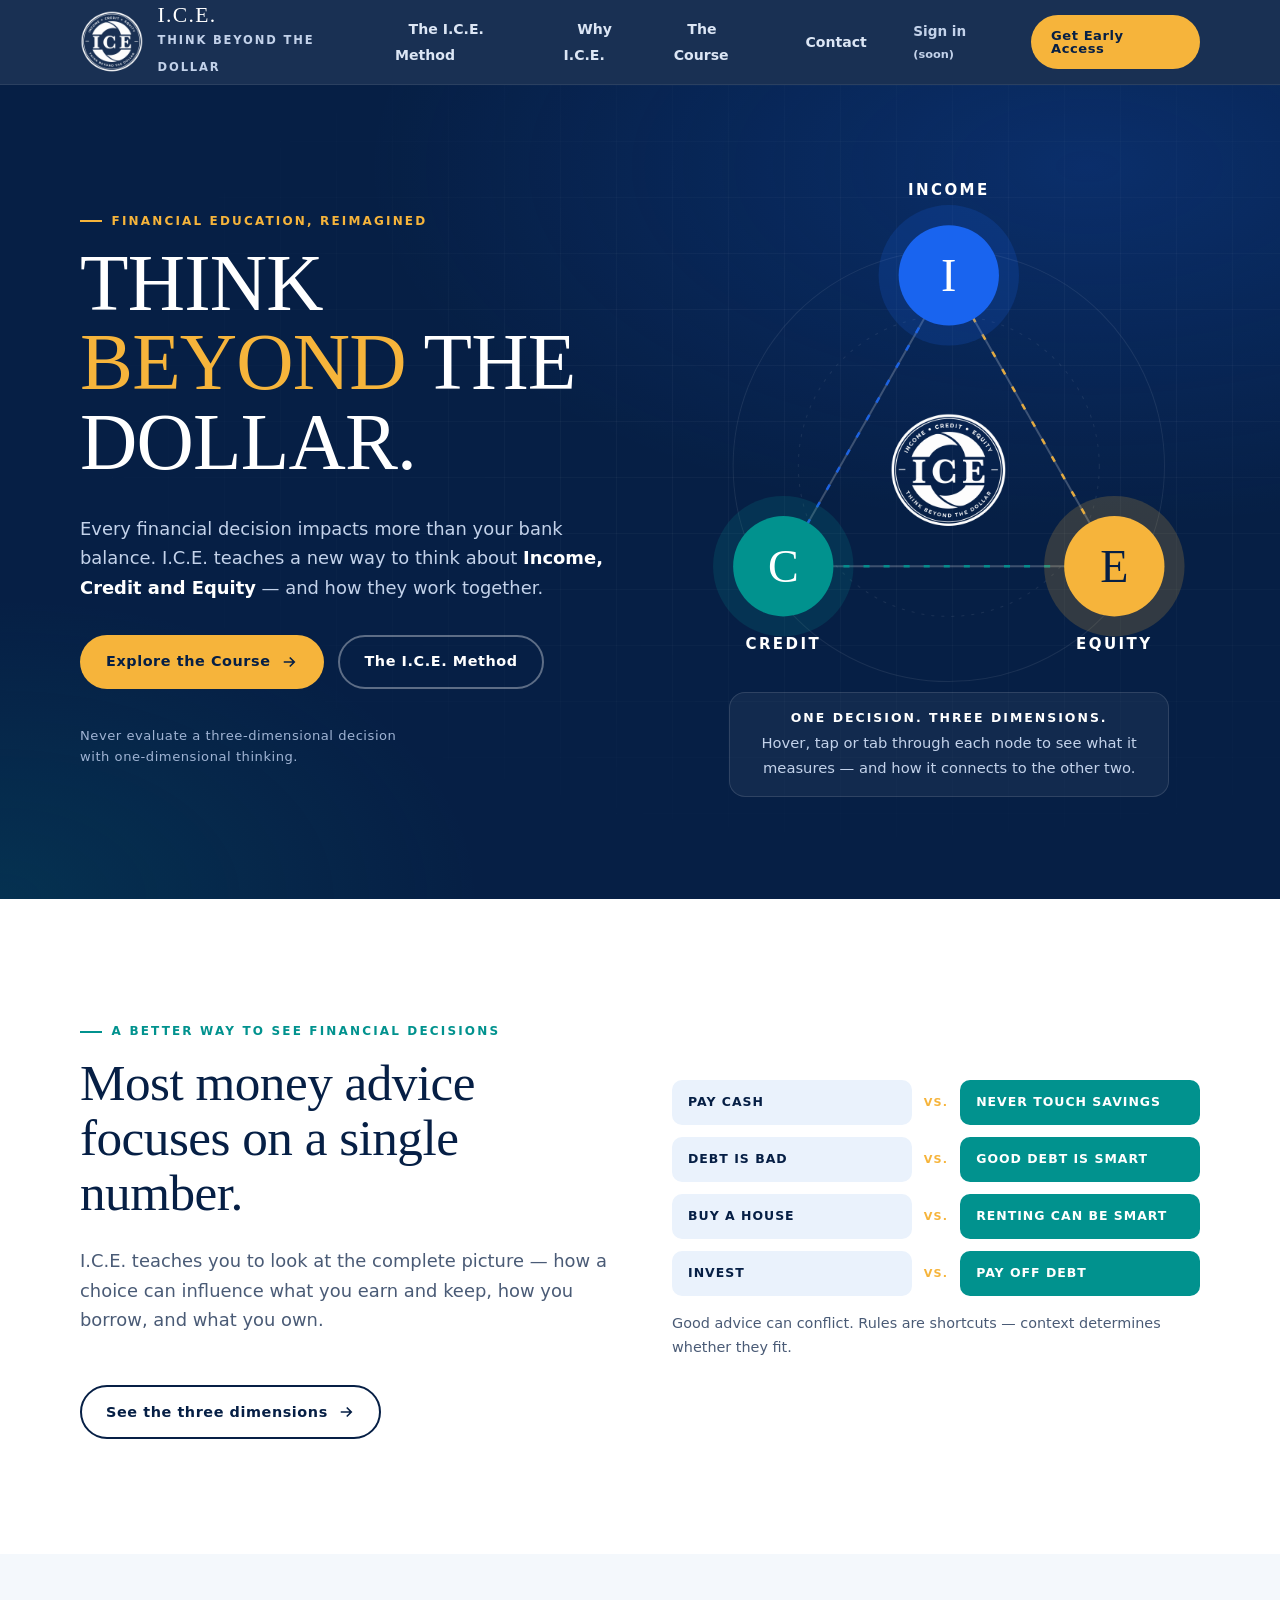
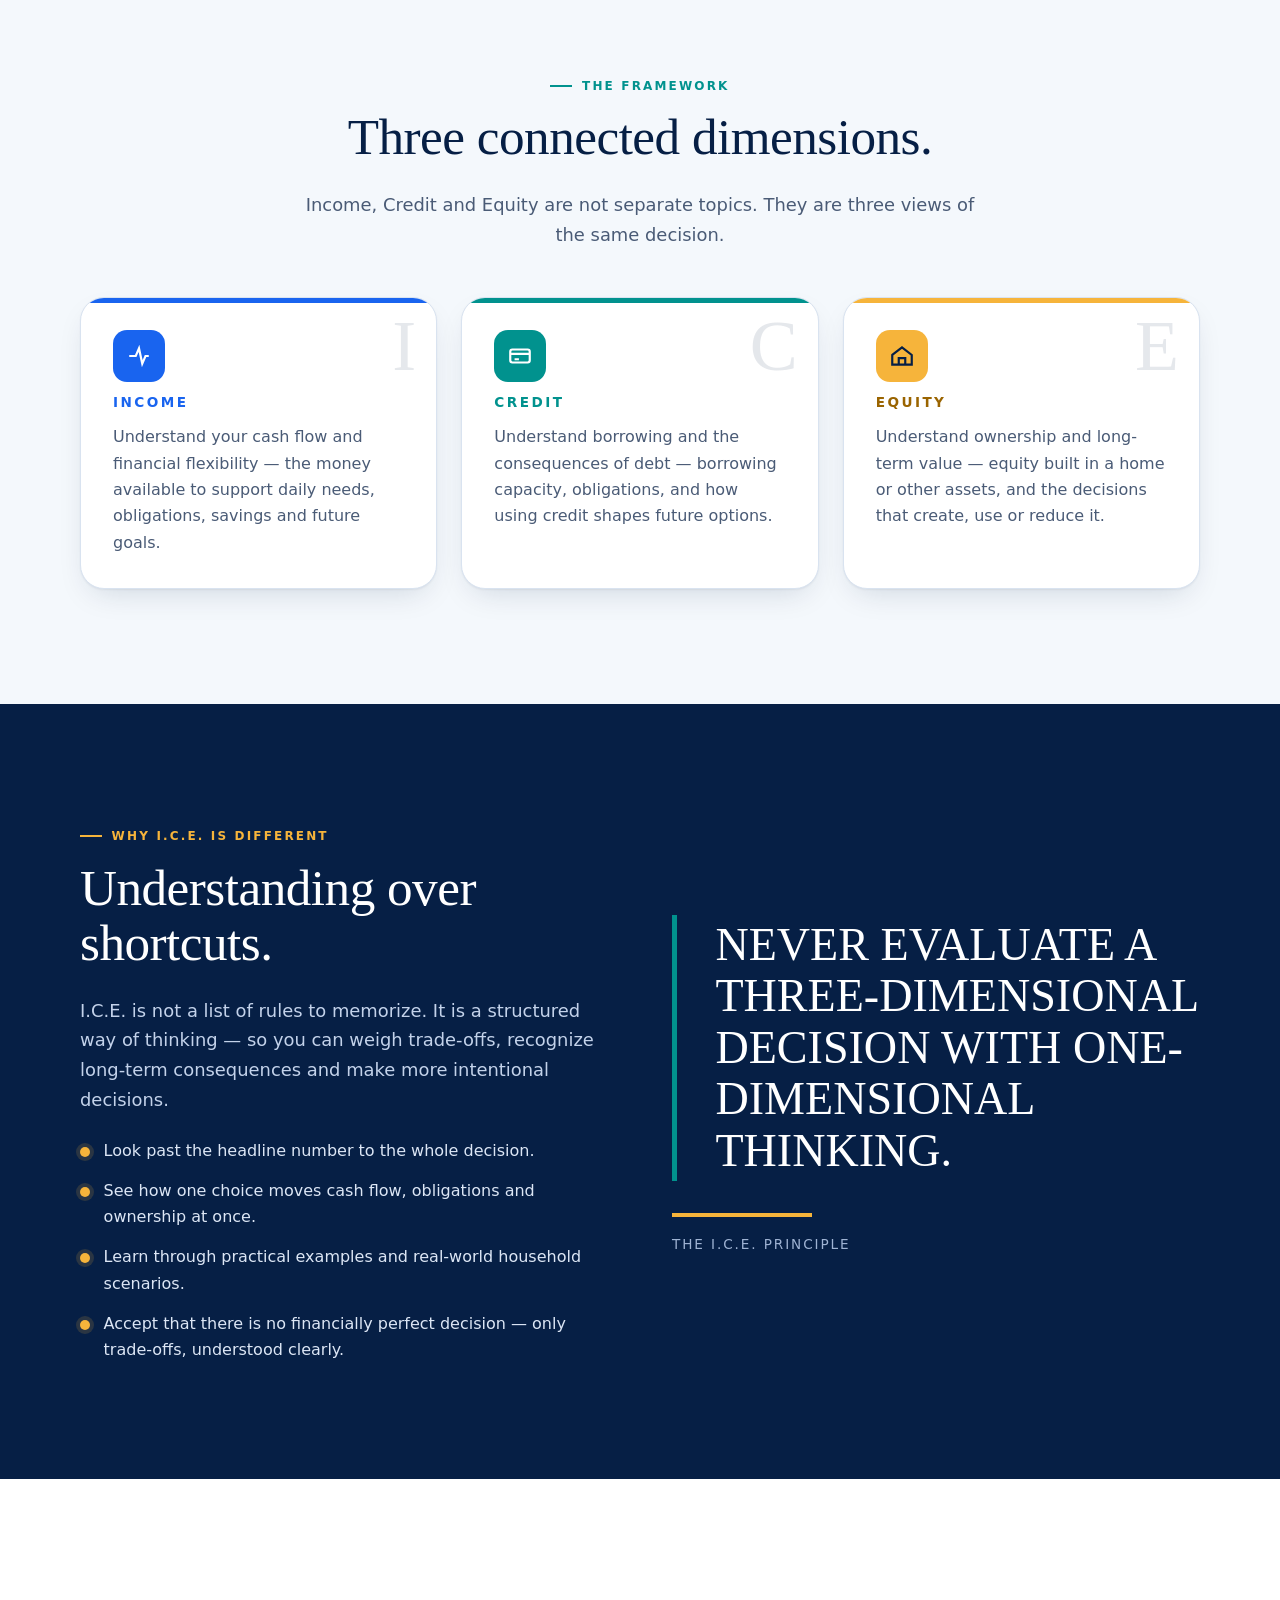
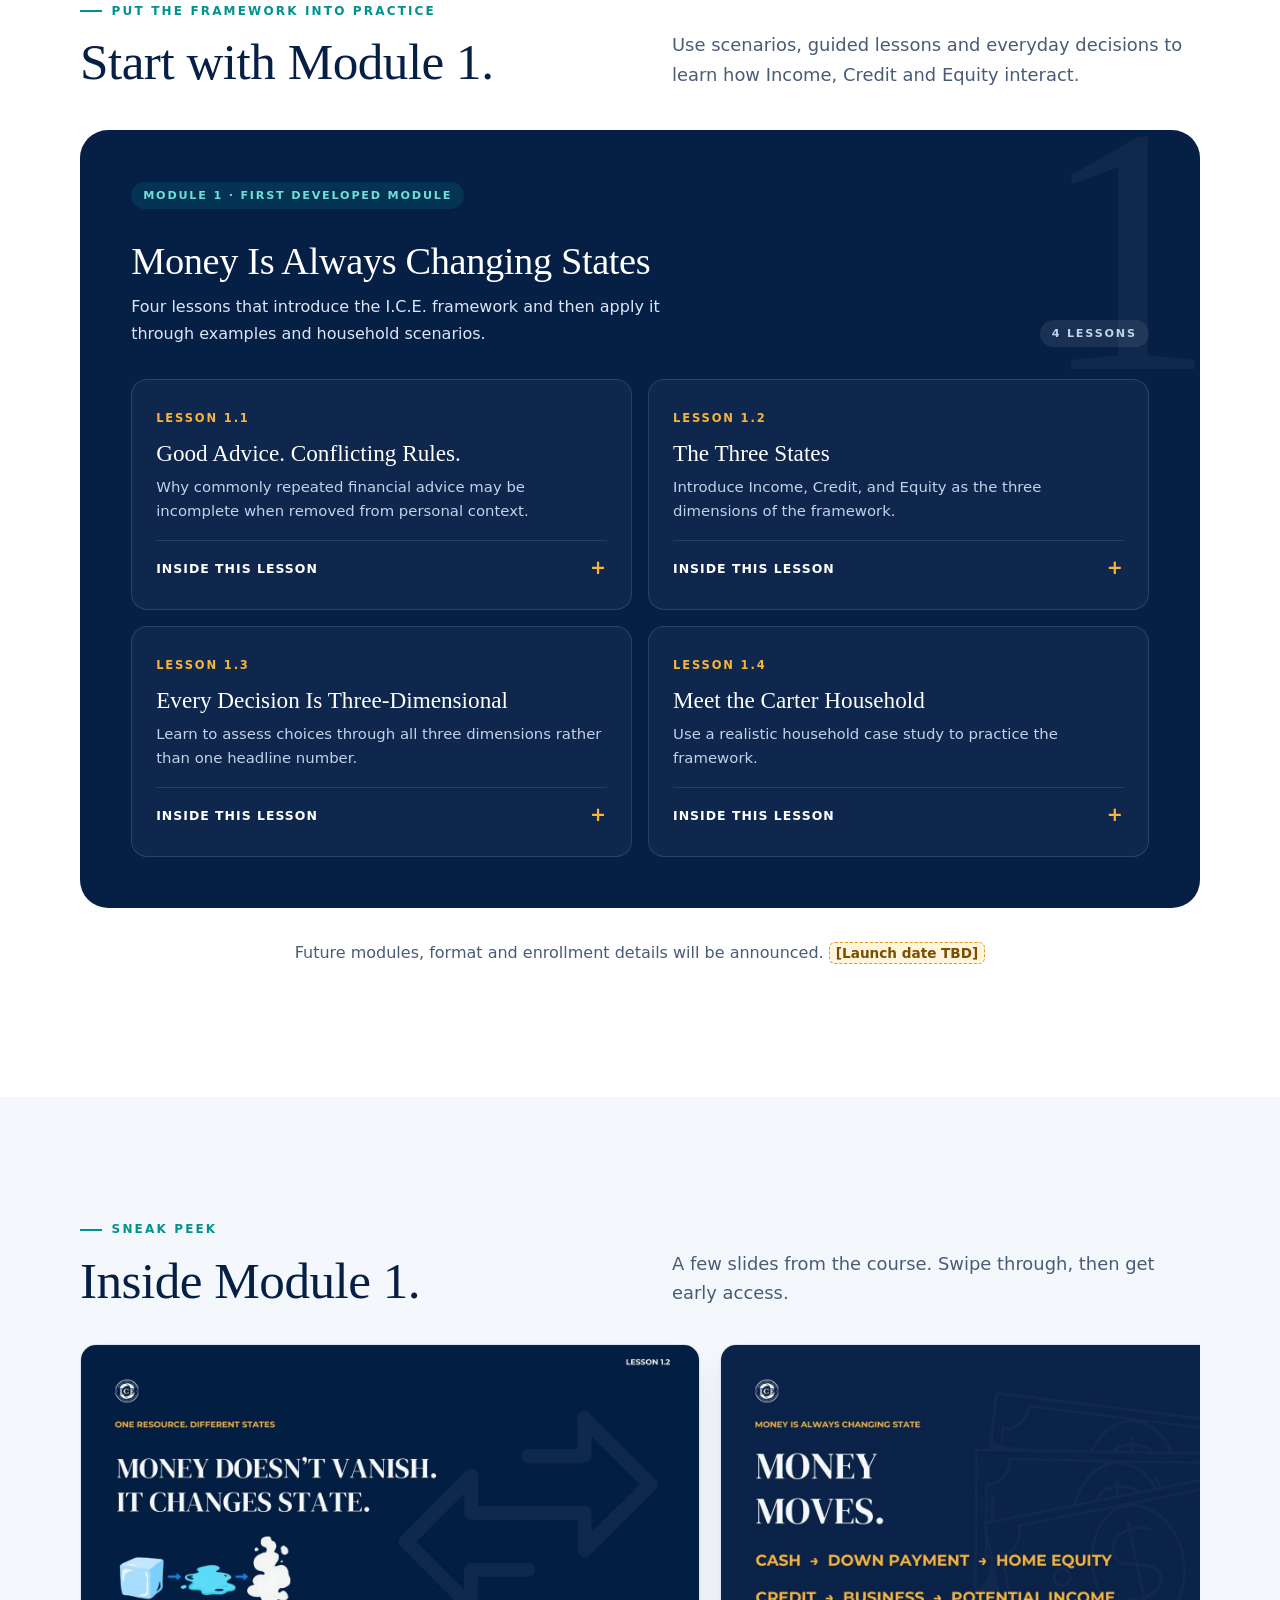
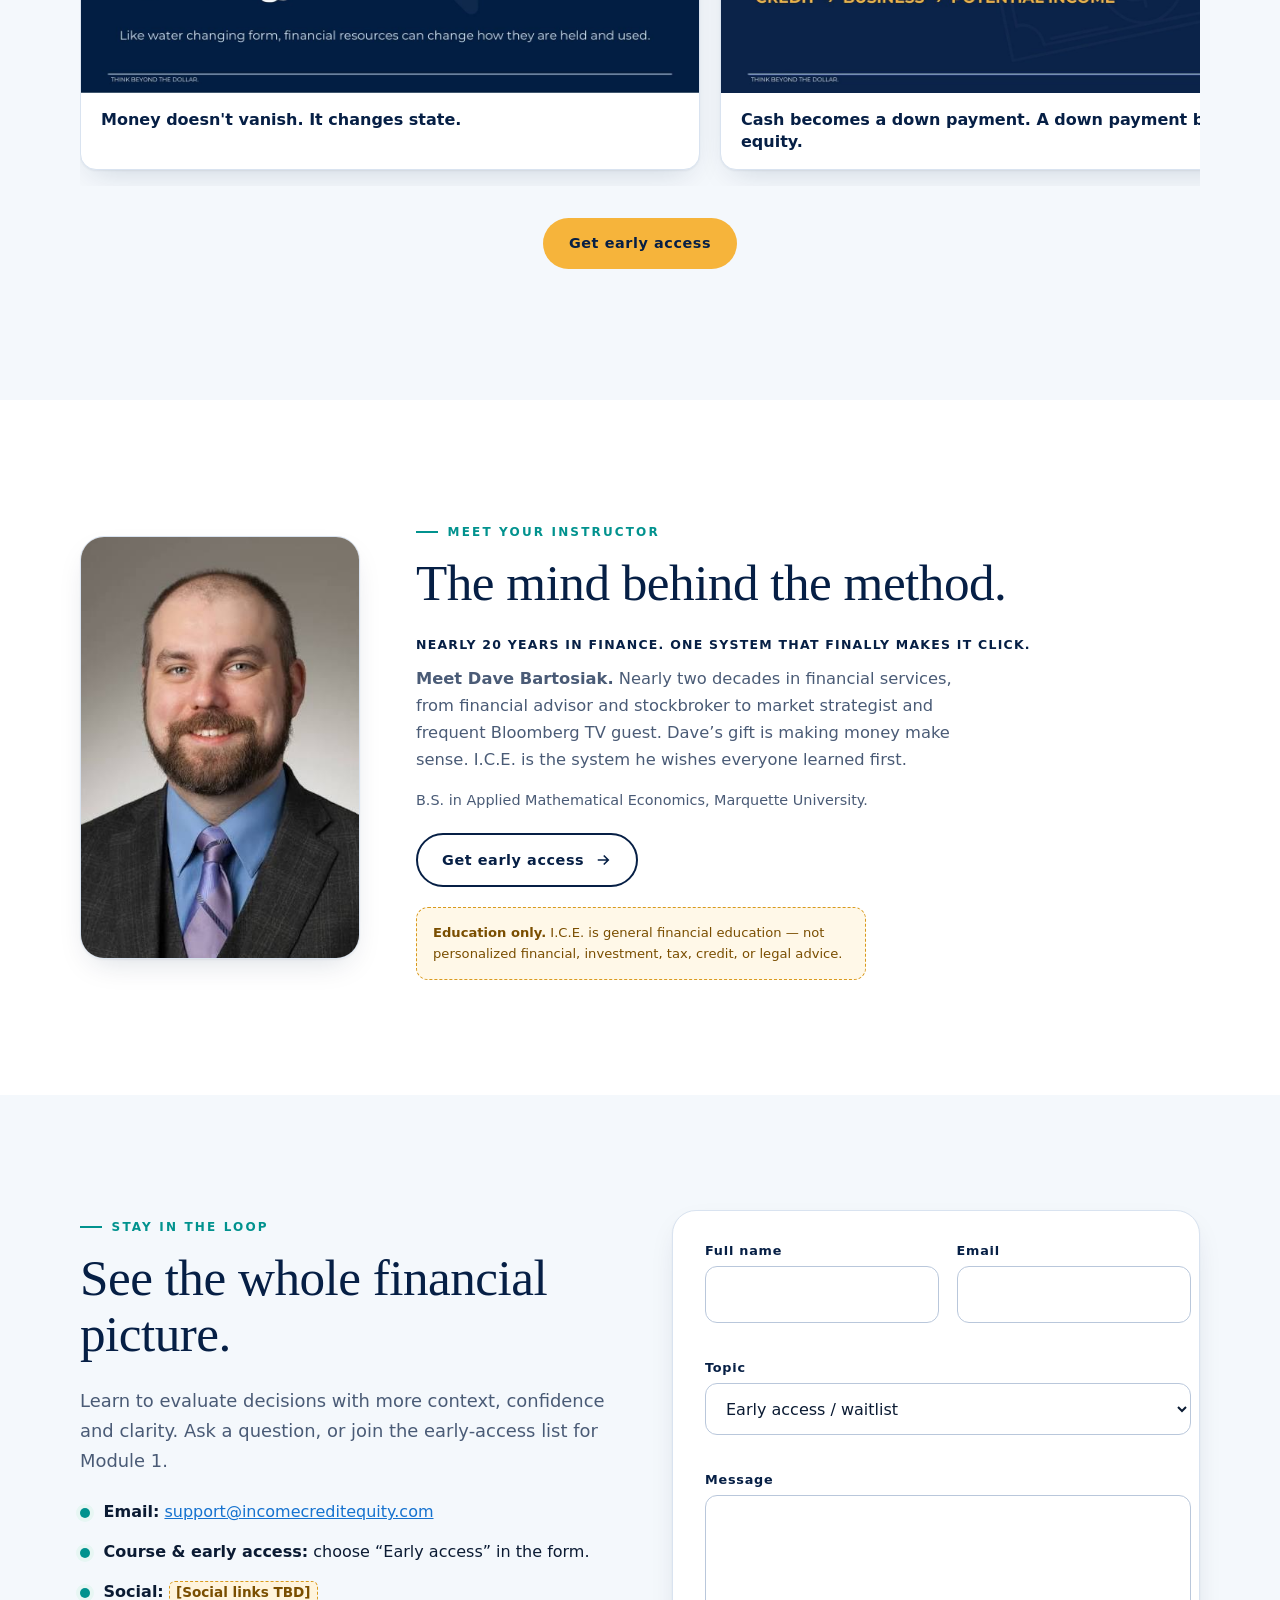
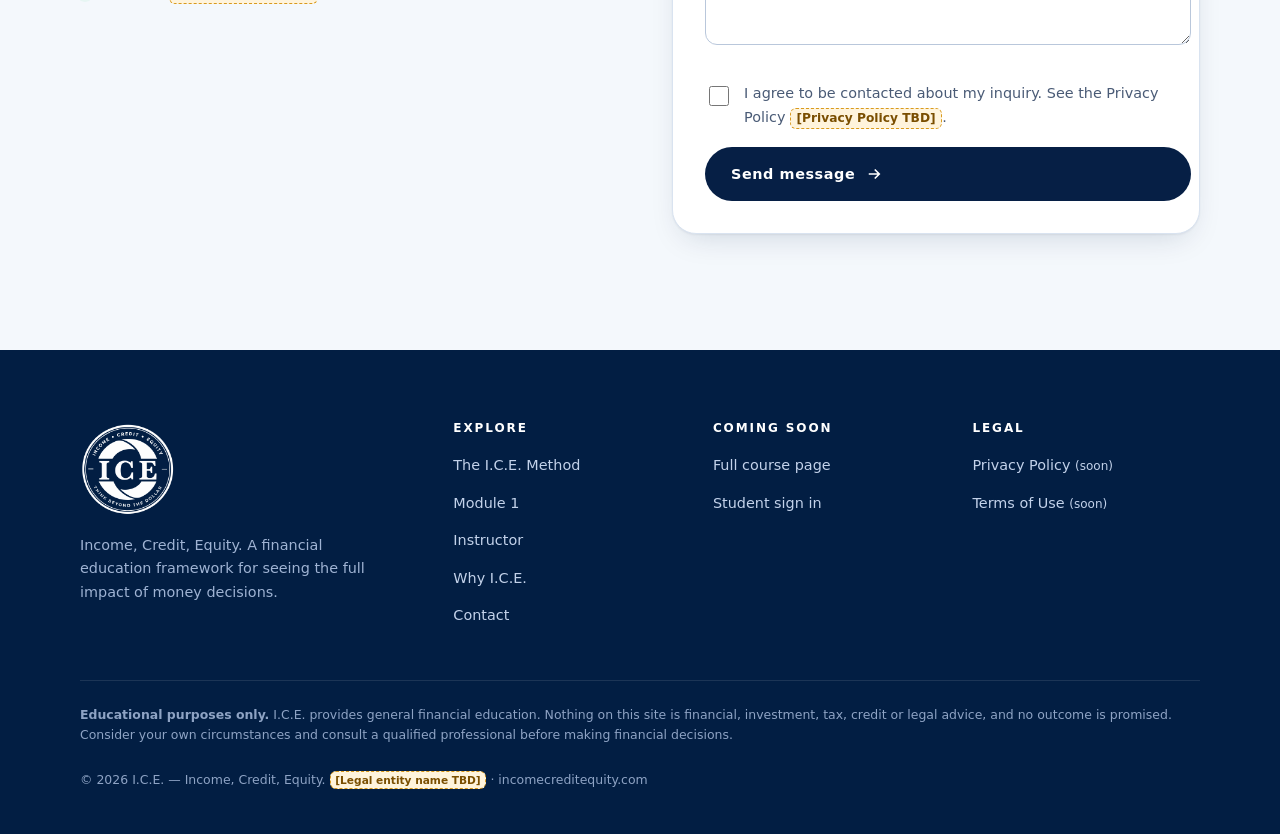
==== commit f9d70c47: "Fix: cache-bust CSS/JS, tidy nav" ====
--- a/index.html
+++ b/index.html
@@ -11,7 +11,7 @@
 <link rel="icon" href="assets/favicon.png">
 <link rel="preconnect" href="https://fonts.googleapis.com"><link rel="preconnect" href="https://fonts.gstatic.com" crossorigin>
 <link href="https://fonts.googleapis.com/css2?family=DM+Serif+Display&family=Montserrat:wght@400;500;600;700&display=swap" rel="stylesheet">
-<link rel="stylesheet" href="css/styles.css">
+<link rel="stylesheet" href="css/styles.css?v=20261105b">
 </head>
 <body>
 <a class="skip" href="#main">Skip to content</a>
@@ -23,7 +23,7 @@
     </a>
     <button class="menu-btn" aria-expanded="false" aria-controls="nav-menu" aria-label="Menu"><span></span></button>
     <nav id="nav-menu" class="nav-menu" aria-label="Primary">
-      <ul class="nav-links"><li><a href="#framework">The I.C.E. Method</a></li><li><a href="#different">Why I.C.E.</a></li><li><a href="#course">The Course</a></li><li><a href="#instructor">Instructor</a></li><li><a href="#contact">Contact</a></li></ul>
+      <ul class="nav-links"><li><a href="#framework">The I.C.E. Method</a></li><li><a href="#different">Why I.C.E.</a></li><li><a href="#course">The Course</a></li><li><a href="#contact">Contact</a></li></ul>
       <div class="nav-actions">
         <!-- FUTURE: student accounts. Point to the LMS / auth provider once chosen. -->
         <a class="signin" href="#" aria-disabled="true" title="Student accounts coming soon">Sign in <small>(soon)</small></a>
@@ -231,5 +231,5 @@
     </div>
   </div>
 </footer>
-<script src="js/main.js" defer></script>
+<script src="js/main.js?v=20261105b" defer></script>
 </body></html>
--- a/css/styles.css
+++ b/css/styles.css
@@ -286,3 +286,22 @@
 .peek-card img{width:100%;height:auto;aspect-ratio:16/9;object-fit:cover}
 .peek-card figcaption{padding:1rem 1.25rem;font-weight:600;color:var(--navy);line-height:1.4}
 @media (max-width:640px){.peek-card{flex-basis:88%}}
+
+
+/* Founder / instructor */
+.founder{background:#fff}
+.founder-grid{display:grid;grid-template-columns:minmax(200px,280px) 1fr;gap:clamp(2rem,5vw,3.5rem);align-items:center}
+.founder-photo{margin:0;position:relative}
+.founder-photo img{width:100%;max-width:280px;height:auto;aspect-ratio:364/549;object-fit:cover;border-radius:var(--r-lg);box-shadow:var(--shadow);border:1px solid var(--line)}
+.founder-photo::after{content:"";position:absolute;inset:auto -10px -10px auto;width:42%;height:42%;border-radius:var(--r-lg);border:3px solid var(--gold);z-index:-1;pointer-events:none}
+.founder-copy .cred{font:700 .78rem/1.4 var(--sans);letter-spacing:.1em;text-transform:uppercase;color:var(--navy);margin:1.25rem 0 .75rem}
+.founder-copy .bio{color:var(--muted);font-size:1.02rem;max-width:54ch;margin:0 0 1rem}
+.founder-copy .edu{font-size:.9rem;color:var(--muted);margin:0 0 1.25rem}
+.founder-note{font-size:.82rem;color:#7A4E00;background:#FFF8E8;border:1px dashed #D99A1E;border-radius:12px;padding:.85rem 1rem;max-width:54ch;margin:0}
+@media (max-width:900px){
+  .founder-grid{grid-template-columns:1fr;justify-items:center;text-align:center}
+  .founder-photo img{margin-inline:auto}
+  .founder-photo::after{display:none}
+  .founder-copy .bio,.founder-copy .edu,.founder-note{margin-inline:auto}
+  .founder-copy .btn-row{justify-content:center}
+}
